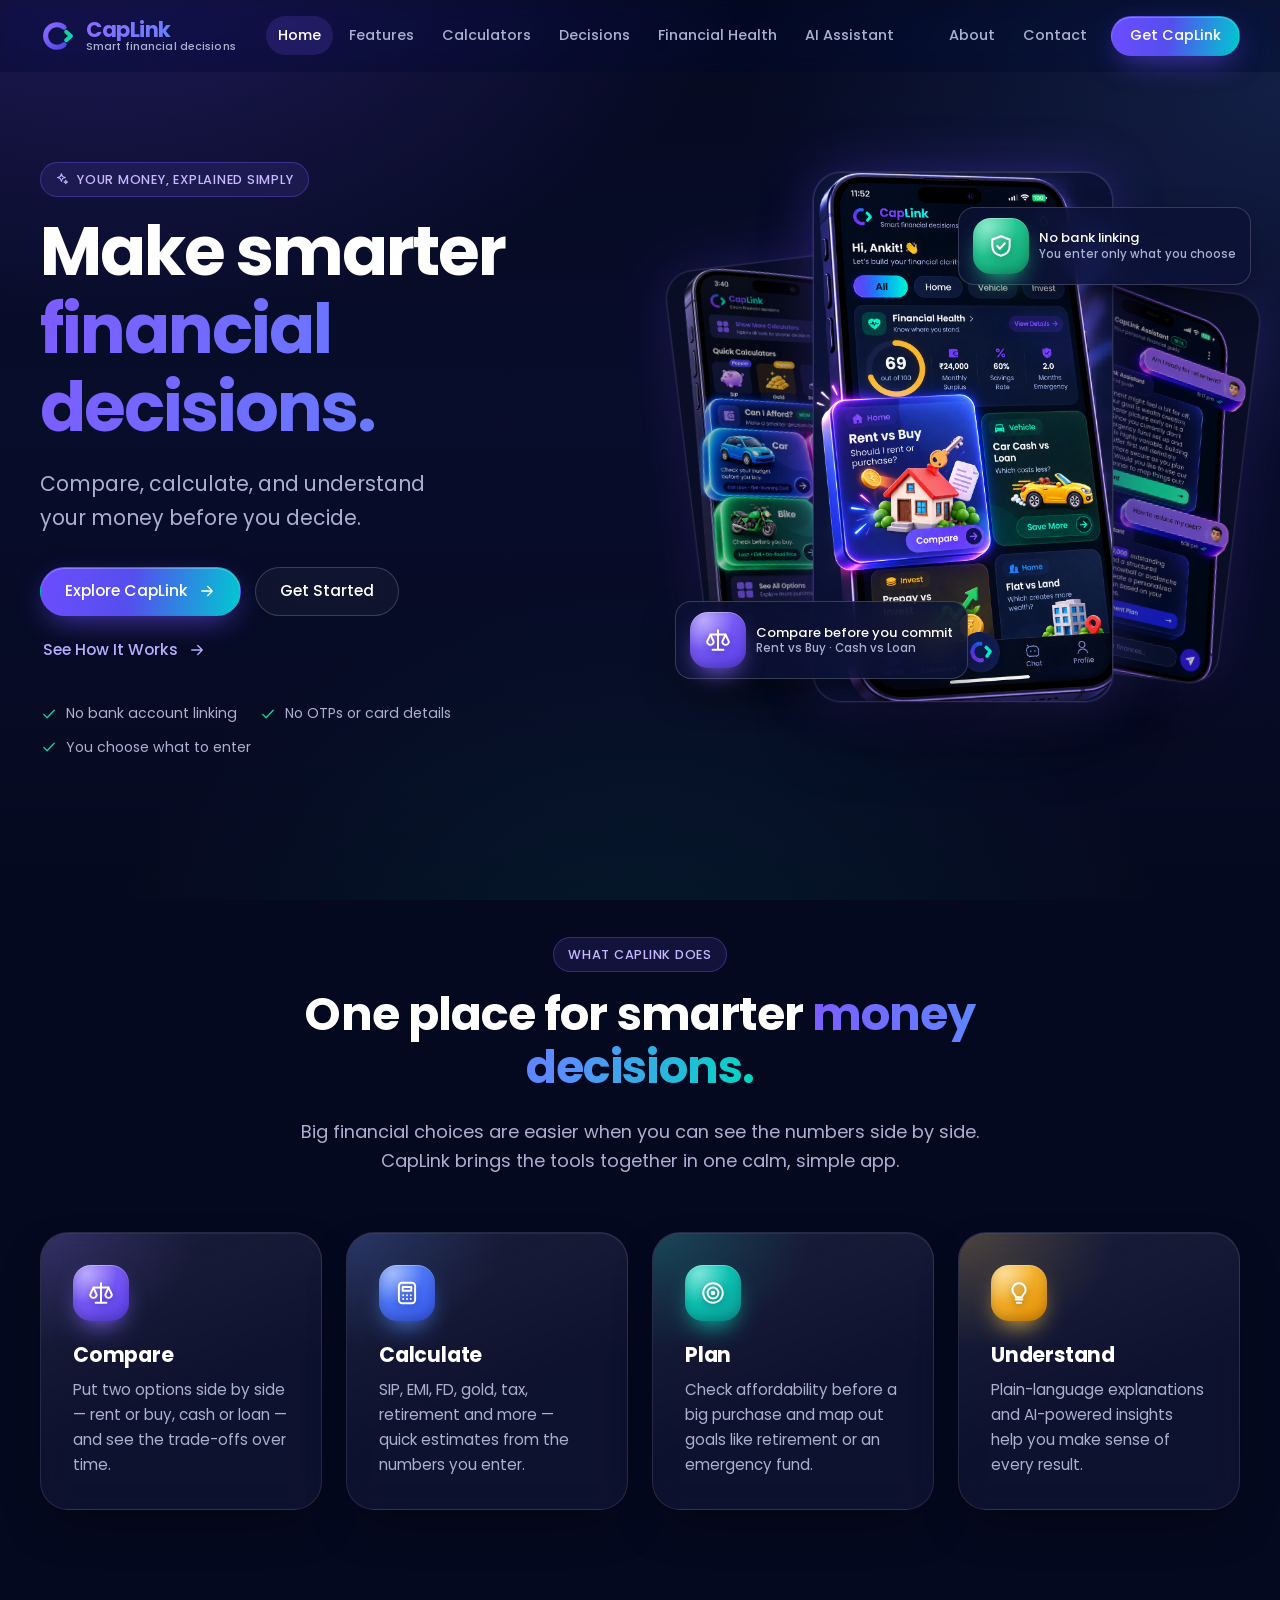
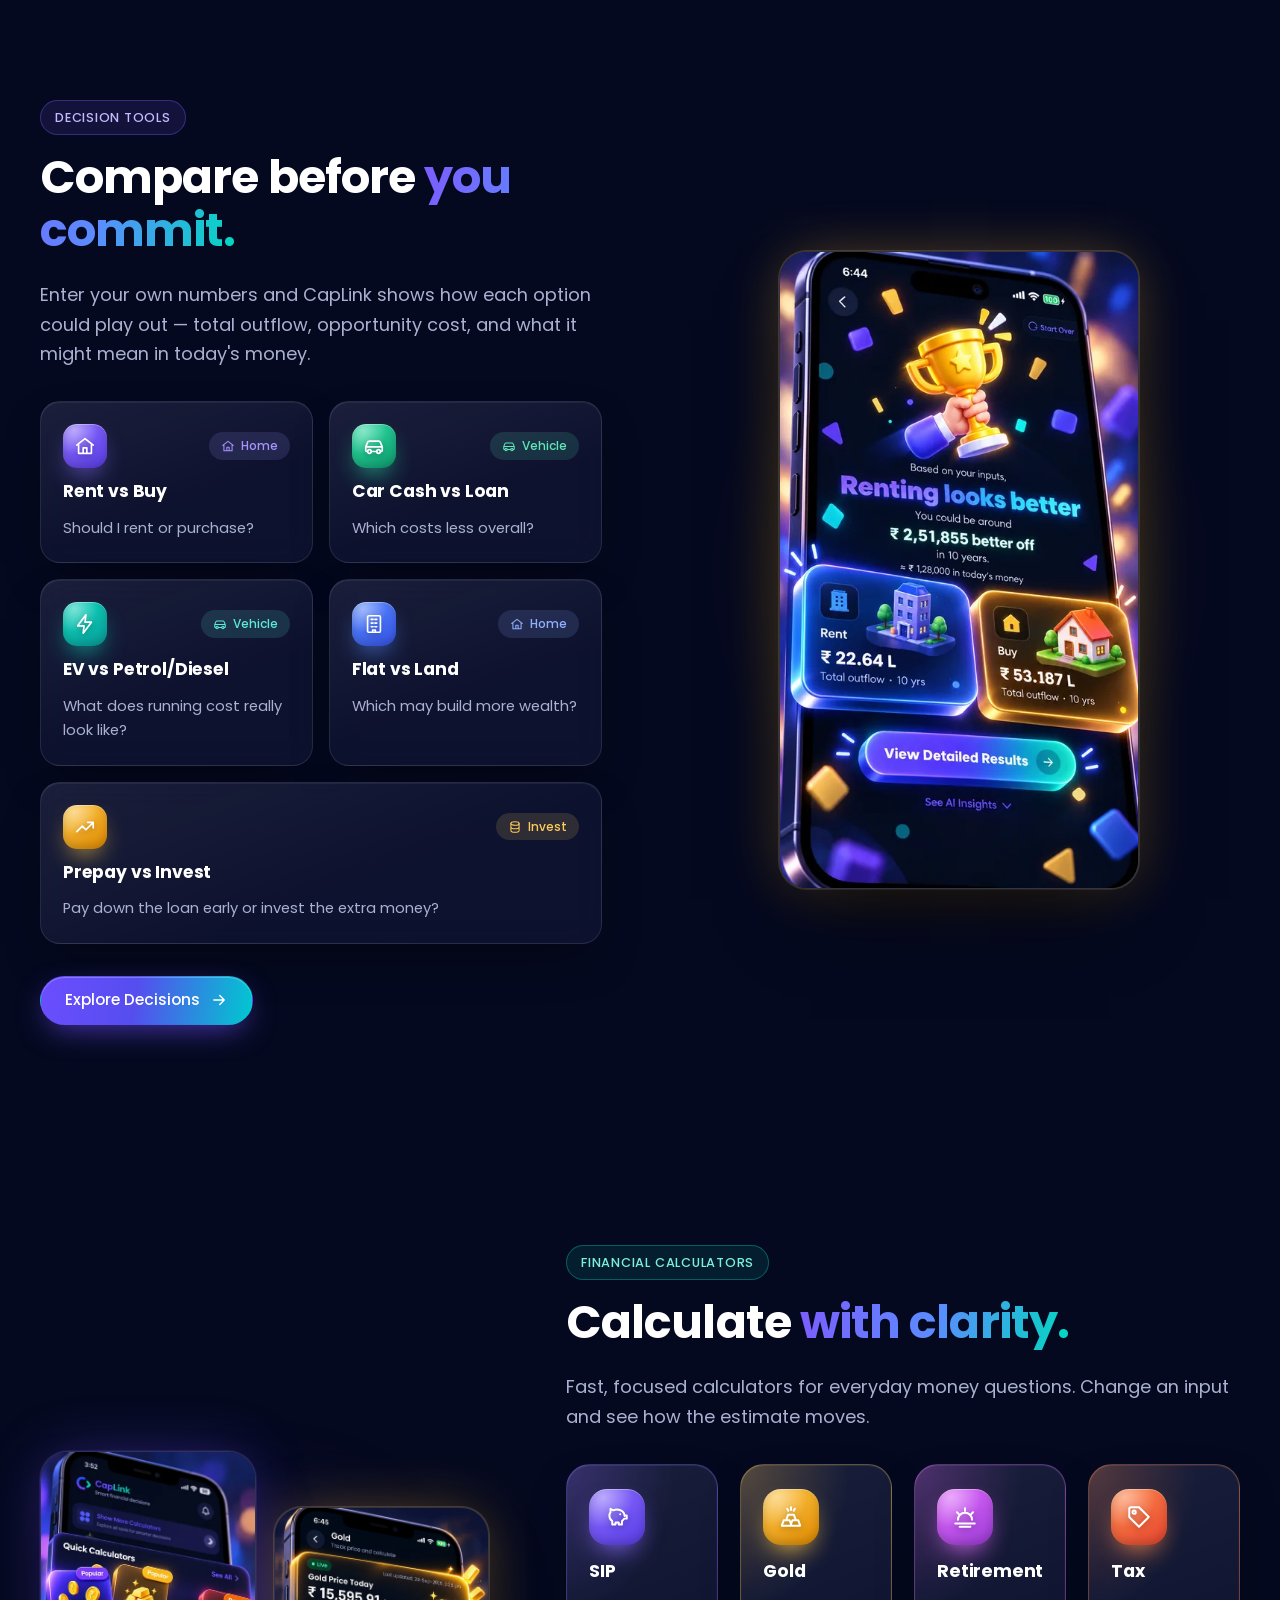
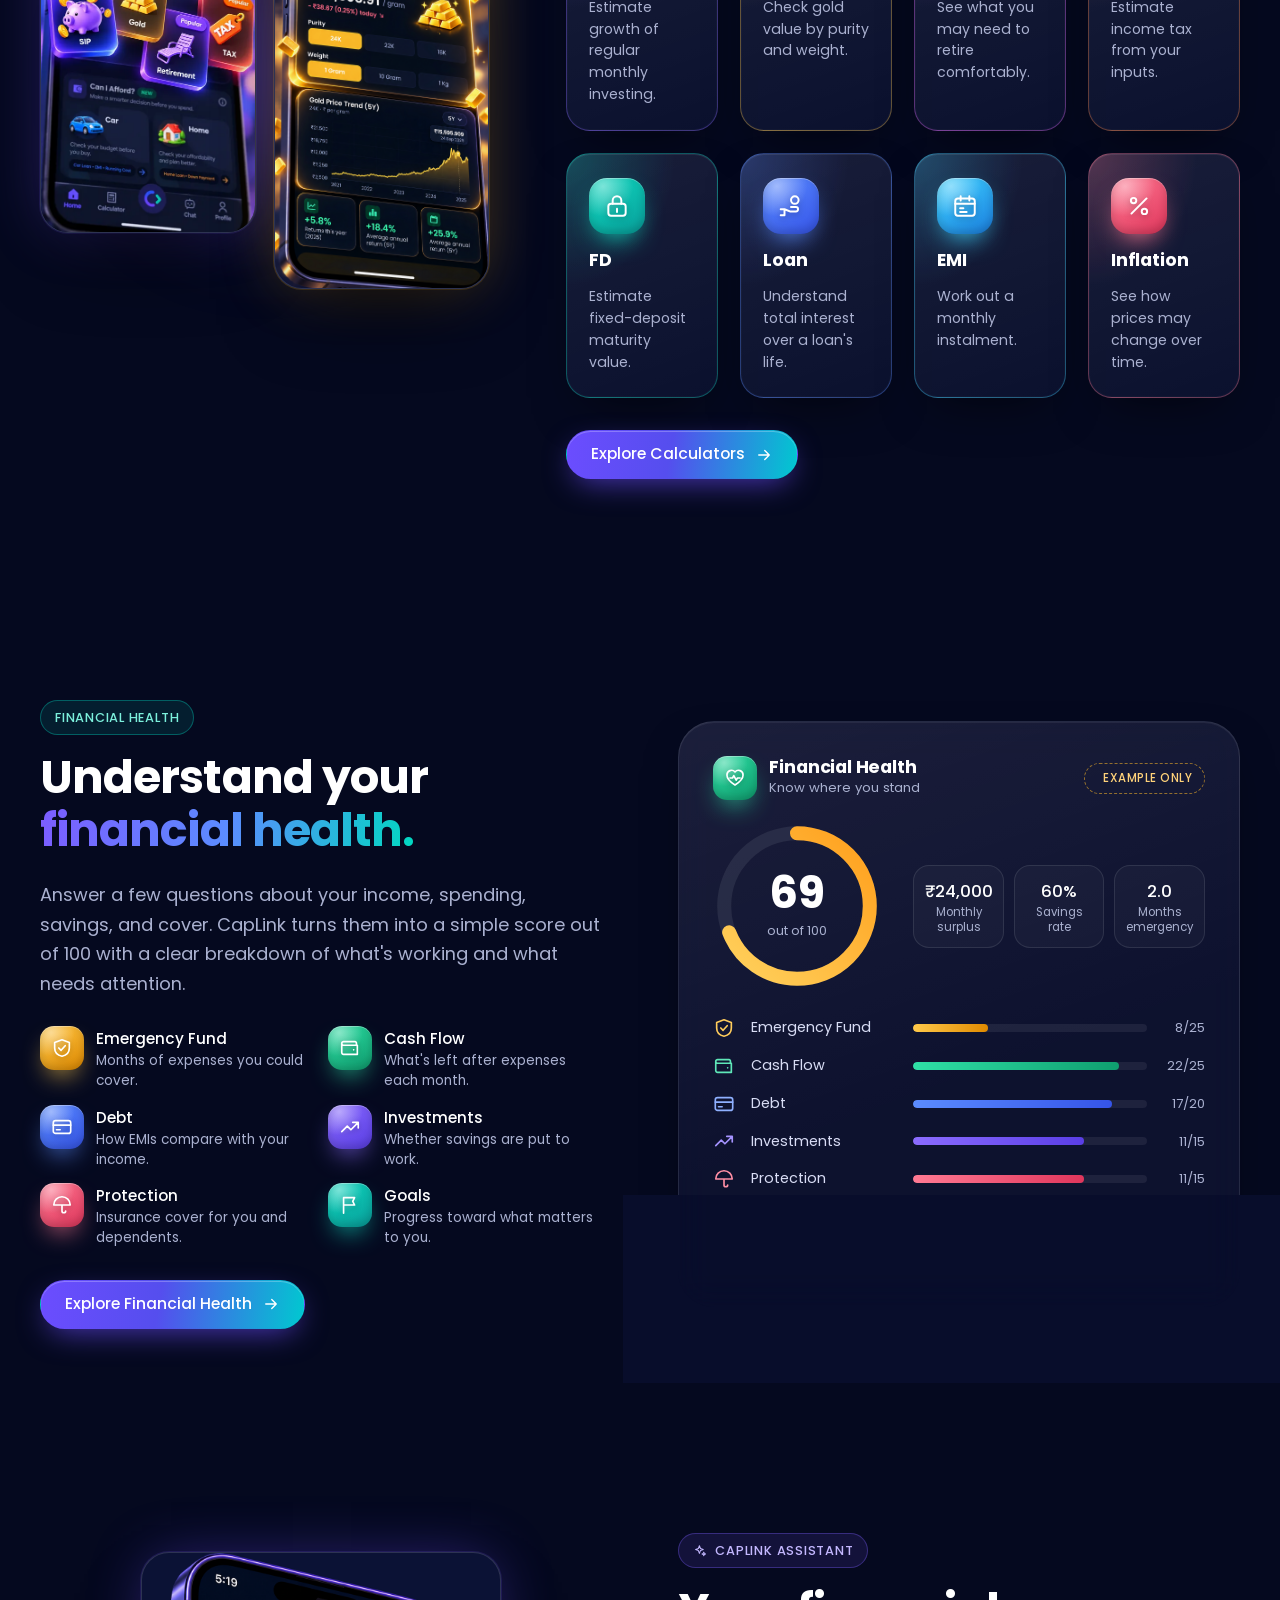
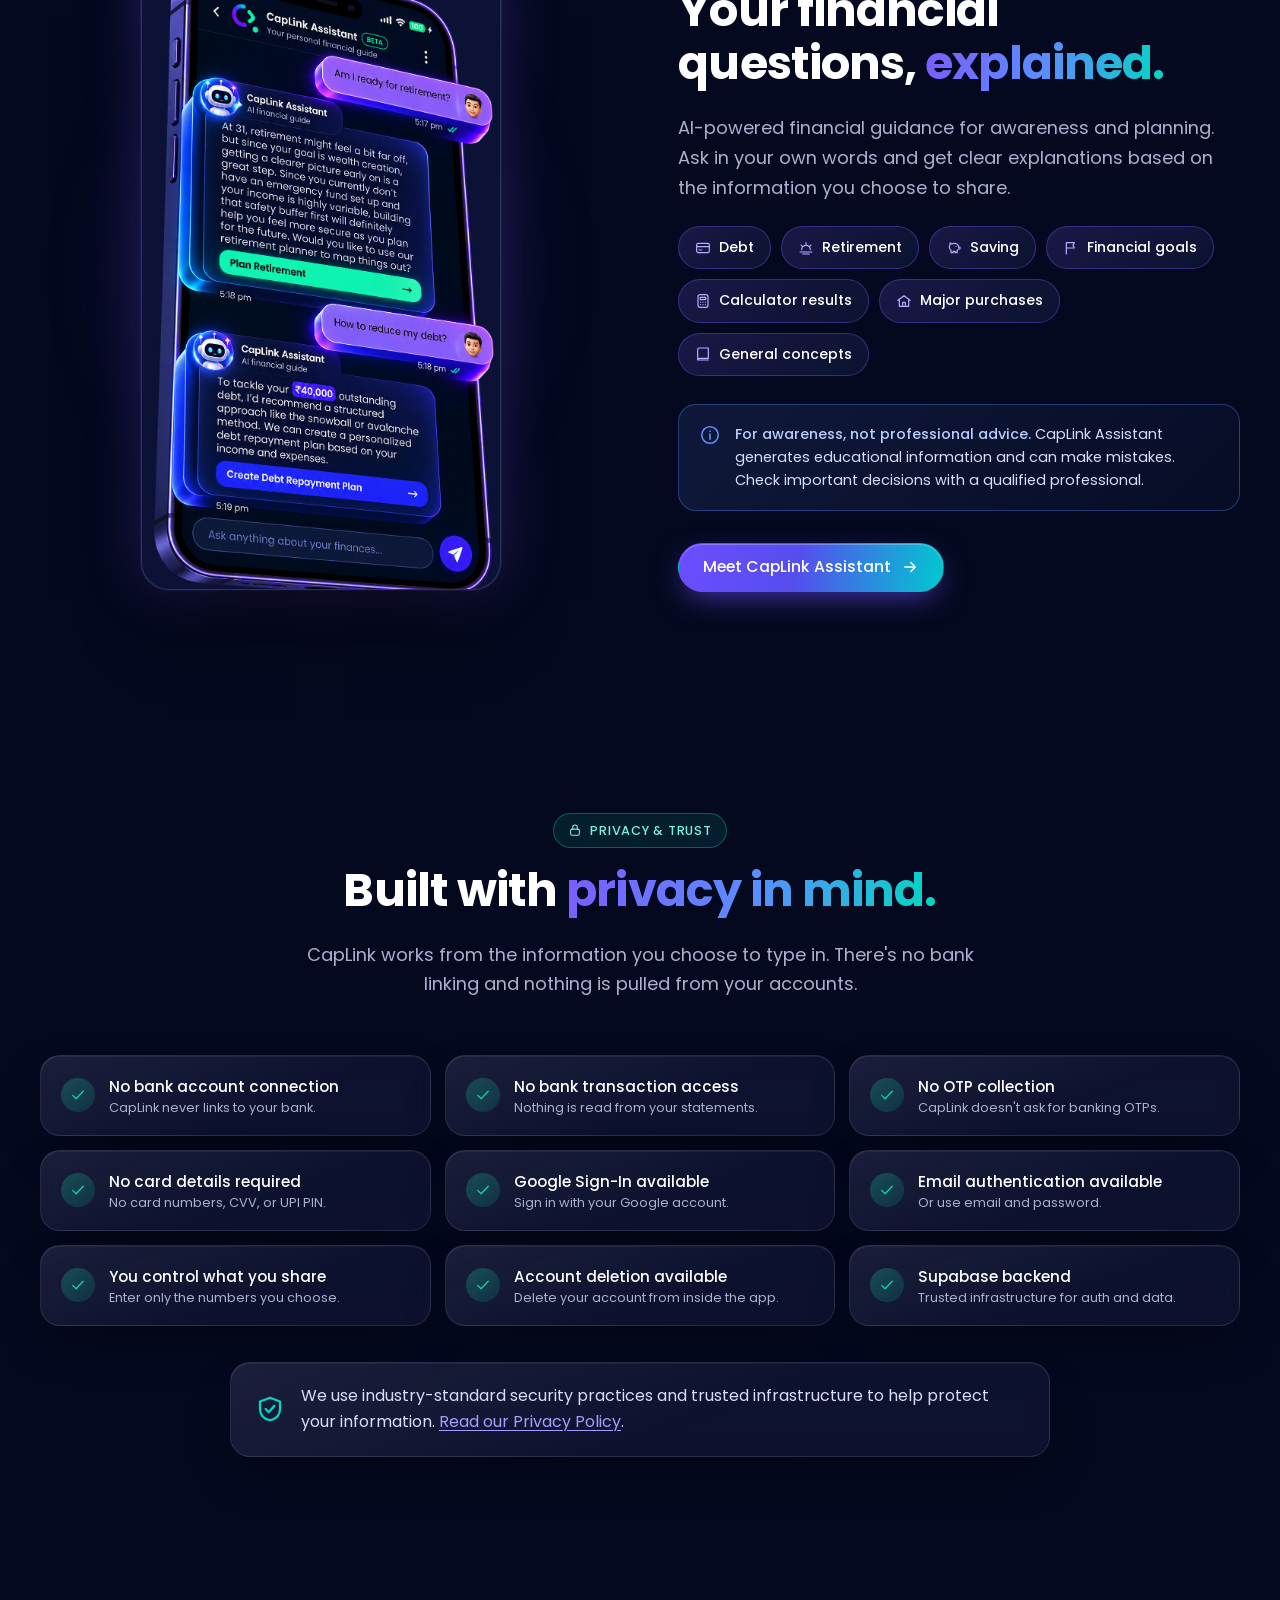
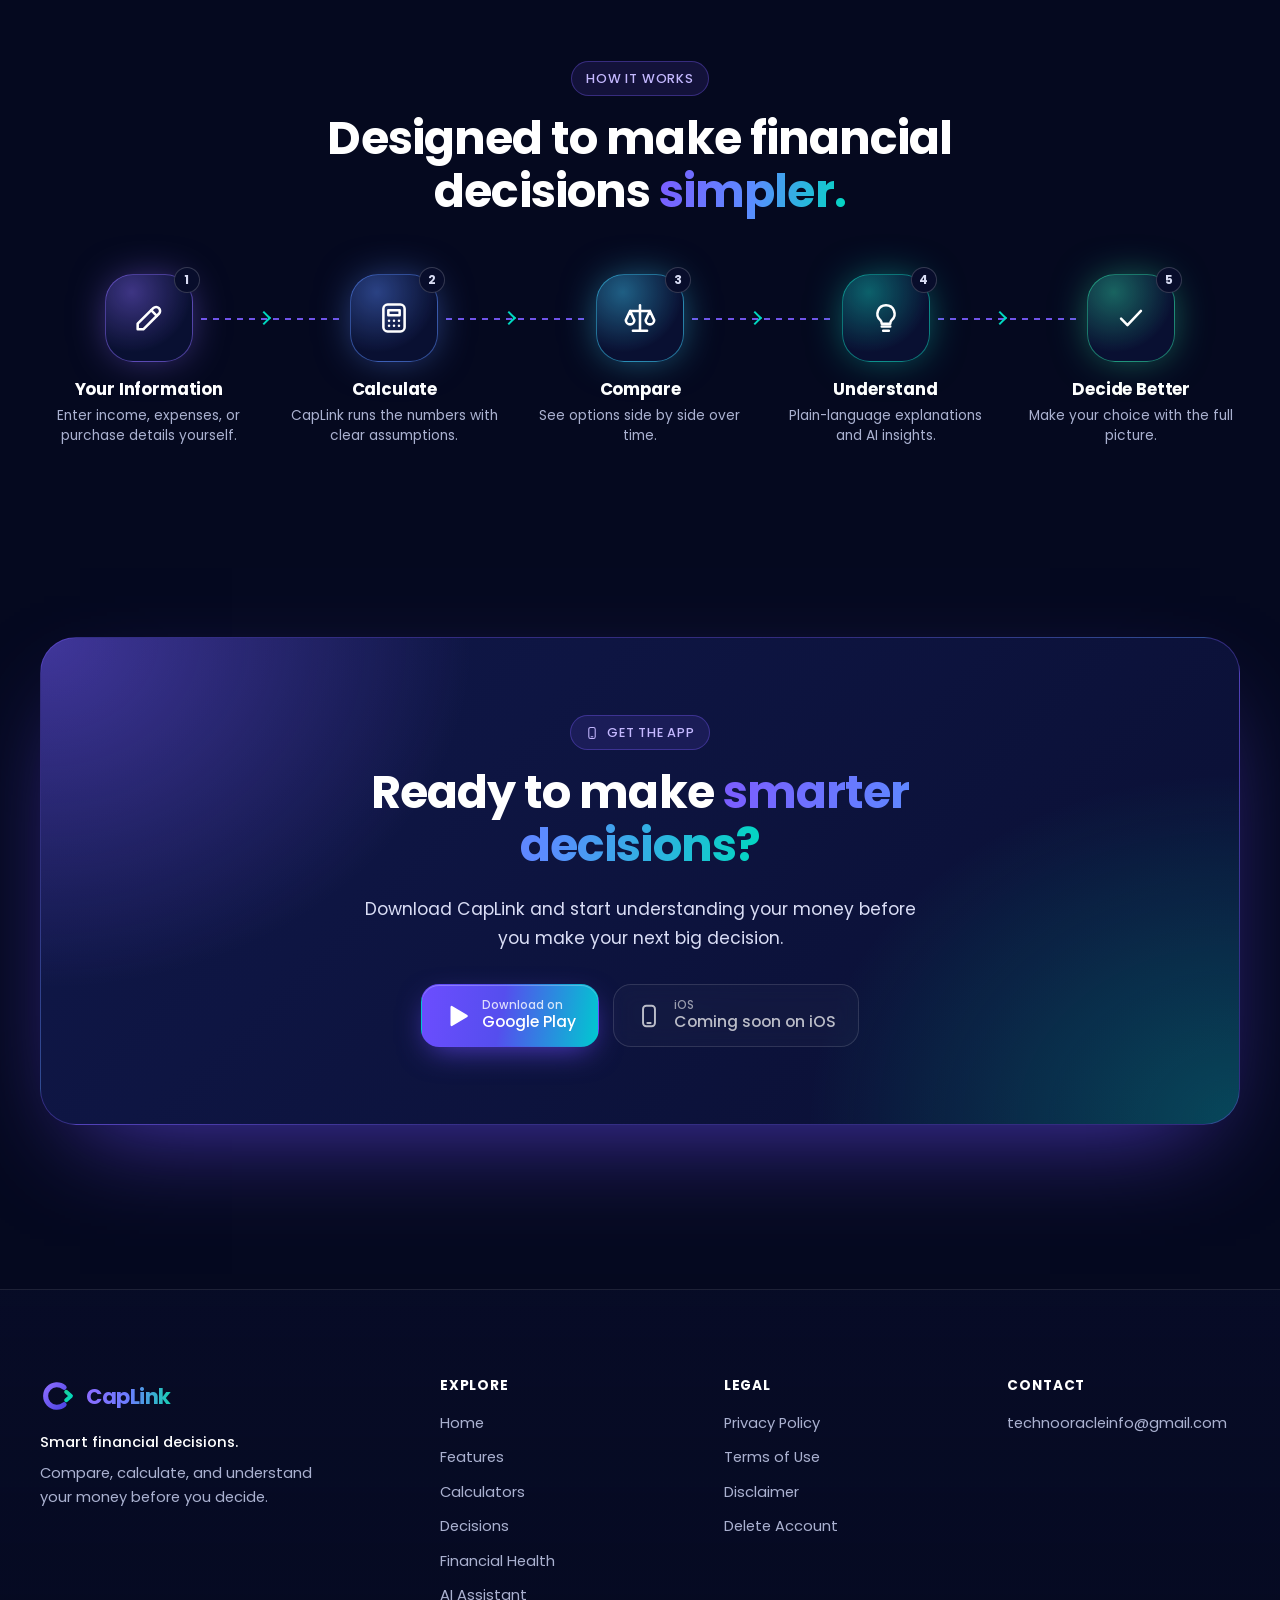
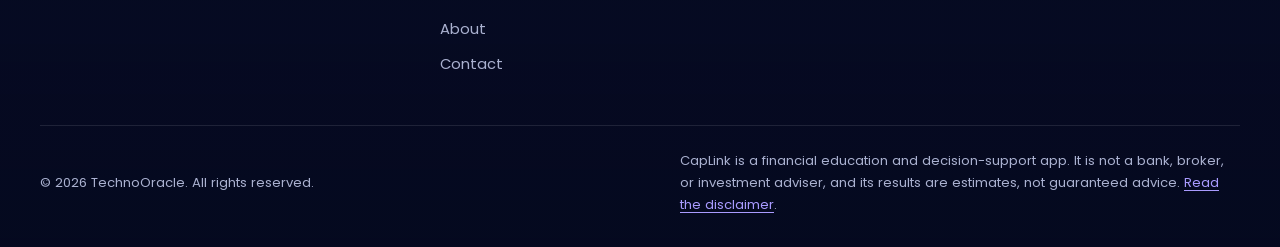
==== index.html @ 888e5fcb "first commit" ====
<!doctype html>
<html lang="en">
<head>
  <meta charset="utf-8">
  <meta name="viewport" content="width=device-width, initial-scale=1">
  <title>CapLink — Smart Financial Decisions</title>
  <meta name="description" content="CapLink helps you compare, calculate, and understand your money before you decide. Decision tools, financial calculators, a Financial Health score, and an AI assistant for awareness and planning.">
  <!-- Canonical/OG URLs use a placeholder domain: replace YOUR-DOMAIN.com before launch (see README). -->
  <link rel="canonical" href="https://YOUR-DOMAIN.com/">
  <meta property="og:type" content="website">
  <meta property="og:site_name" content="CapLink">
  <meta property="og:title" content="CapLink — Smart Financial Decisions">
  <meta property="og:description" content="CapLink helps you compare, calculate, and understand your money before you decide. Decision tools, financial calculators, a Financial Health score, and an AI assistant for awareness and planning.">
  <meta property="og:url" content="https://YOUR-DOMAIN.com/">
  <meta property="og:image" content="https://YOUR-DOMAIN.com/assets/backgrounds/og-image.jpg">
  <meta property="og:image:width" content="1200">
  <meta property="og:image:height" content="630">
  <meta name="twitter:card" content="summary_large_image">
  <meta name="theme-color" content="#05091F">
  <meta name="color-scheme" content="dark">
  <link rel="icon" href="assets/logo/caplink-mark.svg" type="image/svg+xml">
  <link rel="icon" href="assets/icons/favicon-32.png" sizes="32x32" type="image/png">
  <link rel="apple-touch-icon" href="assets/icons/apple-touch-icon.png">
  <link rel="preload" href="assets/fonts/poppins-700.woff" as="font" type="font/woff" crossorigin>
  <link rel="preload" href="assets/fonts/poppins-400.woff" as="font" type="font/woff" crossorigin>
  <link rel="stylesheet" href="css/styles.css">
  <link rel="stylesheet" href="css/animations.css">
  <link rel="stylesheet" href="css/responsive.css">
  <script>document.documentElement.classList.add("js");</script>
  <script type="application/ld+json">{"@context": "https://schema.org", "@type": "MobileApplication", "name": "CapLink", "description": "Compare, calculate, and understand your money before you decide.", "applicationCategory": "FinanceApplication", "operatingSystem": "Android", "publisher": {"@type": "Organization", "name": "TechnoOracle", "email": "technooracleinfo@gmail.com"}}</script>
</head>
<body>
<a class="skip-link" href="#main">Skip to content</a>
<header class="site-header">
  <nav class="nav container" aria-label="Primary">
    <a class="brand" href="index.html" aria-label="CapLink home"><svg class="brand__mark" viewBox="0 0 64 64" aria-hidden="true" focusable="false"><defs><linearGradient id="m2c" x1="0" y1="0" x2="1" y2="1"><stop offset="0" stop-color="#8B6CFF"/><stop offset="1" stop-color="#4F46E5"/></linearGradient><linearGradient id="m2k" x1="0" y1="0" x2="1" y2="1"><stop offset="0" stop-color="#18D09C"/><stop offset="1" stop-color="#00D9C0"/></linearGradient></defs><path d="M42.86 16.68A20 20 0 1 0 42.86 47.32" fill="none" stroke="url(#m2c)" stroke-width="9" stroke-linecap="round"/><path d="M46.5 24.5L55 32L46.5 39.5" fill="none" stroke="url(#m2k)" stroke-width="7" stroke-linecap="round" stroke-linejoin="round"/></svg><span class="brand__text"><span class="brand__name">CapLink</span><span class="brand__tag">Smart financial decisions</span></span></a>
    <ul class="nav__links"><li><a href="index.html" aria-current="page">Home</a></li><li><a href="features.html">Features</a></li><li><a href="calculators.html">Calculators</a></li><li><a href="decisions.html">Decisions</a></li><li><a href="financial-health.html">Financial Health</a></li><li><a href="ai-assistant.html">AI Assistant</a></li></ul>
    <ul class="nav__actions"><li><a href="about.html">About</a></li><li><a href="contact.html">Contact</a></li><li><a class="btn btn--primary btn--sm" href="index.html#download">Get CapLink</a></li></ul>
    <button class="nav-toggle" type="button" aria-expanded="false" aria-controls="mobile-menu" aria-label="Open menu">
      <span class="nav-toggle__bar"></span><span class="nav-toggle__bar"></span><span class="nav-toggle__bar"></span>
    </button>
  </nav>
</header>
<div class="mobile-menu" id="mobile-menu">
  <nav aria-label="Mobile">
    <ul><li><a href="index.html" aria-current="page">Home</a></li><li><a href="features.html">Features</a></li><li><a href="calculators.html">Calculators</a></li><li><a href="decisions.html">Decisions</a></li><li><a href="financial-health.html">Financial Health</a></li><li><a href="ai-assistant.html">AI Assistant</a></li></ul>
    <p class="mobile-menu__group-label">Company</p>
    <ul><li><a href="about.html">About</a></li><li><a href="contact.html">Contact</a></li></ul>
    <p class="mobile-menu__group-label">Legal</p>
    <ul><li><a href="privacy-policy.html">Privacy Policy</a></li><li><a href="terms.html">Terms of Use</a></li><li><a href="disclaimer.html">Disclaimer</a></li><li><a href="delete-account.html">Delete Account</a></li></ul>
    <a class="btn btn--primary" href="index.html#download">Get CapLink <svg viewBox="0 0 24 24" fill="none" stroke="currentColor" stroke-width="1.8" stroke-linecap="round" stroke-linejoin="round" aria-hidden="true" focusable="false"><path d="M5 12h14M13 6l6 6-6 6"/></svg></a>
  </nav>
</div>
<main id="main">
<!-- ============ HERO ============ -->
<section class="hero" aria-labelledby="hero-title">
  <div class="container hero__grid">
    <div class="hero__copy">
      <p class="eyebrow" data-reveal><svg viewBox="0 0 24 24" fill="none" stroke="currentColor" stroke-width="1.8" stroke-linecap="round" stroke-linejoin="round" aria-hidden="true" focusable="false"><path d="M11 3l1.8 4.7 4.7 1.8-4.7 1.8L11 16l-1.8-4.7L4.5 9.5l4.7-1.8L11 3zM18.5 14l.9 2.1 2.1.9-2.1.9-.9 2.1-.9-2.1-2.1-.9 2.1-.9.9-2.1z"/></svg> Your money, explained simply</p>
      <h1 class="hero__title" id="hero-title" data-reveal style="--reveal-delay:.08s">
        <span>Make smarter</span>
        <span class="gradient-text gradient-text--animated">financial decisions.</span>
      </h1>
      <p class="hero__sub" data-reveal style="--reveal-delay:.16s">Compare, calculate, and understand your money before you decide.</p>
      <div class="btn-row" data-reveal style="--reveal-delay:.24s">
        <a class="btn btn--primary" href="features.html">Explore CapLink <svg viewBox="0 0 24 24" fill="none" stroke="currentColor" stroke-width="1.8" stroke-linecap="round" stroke-linejoin="round" aria-hidden="true" focusable="false"><path d="M5 12h14M13 6l6 6-6 6"/></svg></a>
        <a class="btn btn--ghost" href="#download">Get Started</a>
      </div>
      <p class="hero__secondary" data-reveal style="--reveal-delay:.3s">
        <a class="btn btn--link" href="#how-it-works">See How It Works <svg viewBox="0 0 24 24" fill="none" stroke="currentColor" stroke-width="1.8" stroke-linecap="round" stroke-linejoin="round" aria-hidden="true" focusable="false"><path d="M5 12h14M13 6l6 6-6 6"/></svg></a>
      </p>
      <ul class="hero__assurances" data-reveal style="--reveal-delay:.36s" aria-label="Privacy at a glance">
        <li><svg viewBox="0 0 24 24" fill="none" stroke="currentColor" stroke-width="1.8" stroke-linecap="round" stroke-linejoin="round" aria-hidden="true" focusable="false"><path d="M5 12.5l4.5 4.5L19 7"/></svg> No bank account linking</li>
        <li><svg viewBox="0 0 24 24" fill="none" stroke="currentColor" stroke-width="1.8" stroke-linecap="round" stroke-linejoin="round" aria-hidden="true" focusable="false"><path d="M5 12.5l4.5 4.5L19 7"/></svg> No OTPs or card details</li>
        <li><svg viewBox="0 0 24 24" fill="none" stroke="currentColor" stroke-width="1.8" stroke-linecap="round" stroke-linejoin="round" aria-hidden="true" focusable="false"><path d="M5 12.5l4.5 4.5L19 7"/></svg> You choose what to enter</li>
      </ul>
    </div>

    <div class="hero__visual" data-reveal="scale" style="--reveal-delay:.15s">
      <figure class="shot shot--left"><picture><source type="image/webp" srcset="assets/screenshots/can-i-afford-480.webp 480w, assets/screenshots/can-i-afford.webp 940w" sizes="(max-width: 640px) 40vw, 240px"><img src="assets/screenshots/can-i-afford.jpg" width="940" height="1670" alt="CapLink &quot;Can I Afford?&quot; screen with car, home, bike, and gadget affordability checks" loading="lazy" decoding="async"></picture></figure>
      <figure class="shot shot--right"><picture><source type="image/webp" srcset="assets/screenshots/caplink-assistant-480.webp 480w, assets/screenshots/caplink-assistant.webp 940w" sizes="(max-width: 640px) 40vw, 240px"><img src="assets/screenshots/caplink-assistant.jpg" width="940" height="1670" alt="CapLink Assistant chat answering questions about retirement readiness and reducing debt" loading="lazy" decoding="async"></picture></figure>
      <figure class="shot shot--main"><picture><source type="image/webp" srcset="assets/screenshots/home-decisions-480.webp 480w, assets/screenshots/home-decisions.webp 940w" sizes="(max-width: 640px) 66vw, 320px"><img src="assets/screenshots/home-decisions.jpg" width="940" height="1670" alt="CapLink home screen showing a Financial Health score of 69 out of 100 and decision cards for Rent vs Buy, Car Cash vs Loan, Prepay vs Invest, and Flat vs Land" fetchpriority="high" decoding="async"></picture></figure>
      <div class="float-chip float-chip--b" aria-hidden="true">
        <span class="float-chip__icon icon-tile tone-green"><svg viewBox="0 0 24 24" fill="none" stroke="currentColor" stroke-width="1.8" stroke-linecap="round" stroke-linejoin="round" aria-hidden="true" focusable="false"><path d="M12 3l8 3v6c0 5-3.5 8-8 9-4.5-1-8-4-8-9V6l8-3z"/><path d="M8.5 12l2.5 2.5 4.5-5"/></svg></span>
        <span>No bank linking<small>You enter only what you choose</small></span>
      </div>
      <div class="float-chip float-chip--a" aria-hidden="true">
        <span class="float-chip__icon icon-tile tone-purple"><svg viewBox="0 0 24 24" fill="none" stroke="currentColor" stroke-width="1.8" stroke-linecap="round" stroke-linejoin="round" aria-hidden="true" focusable="false"><path d="M12 3v18M7 21h10M5 7h14M5 7l-3 6.5a3 3 0 006 0L5 7zM19 7l-3 6.5a3 3 0 006 0L19 7z"/></svg></span>
        <span>Compare before you commit<small>Rent vs Buy · Cash vs Loan</small></span>
      </div>
    </div>
  </div>
</section>

<!-- ============ 2. ONE PLACE ============ -->
<section class="section section--tight" aria-labelledby="one-place-title">
  <div class="container">
    <div class="section-head section-head--center" data-reveal>
      <p class="eyebrow">What CapLink does</p>
      <h2 id="one-place-title">One place for smarter <span class="gradient-text">money decisions.</span></h2>
      <p class="lead">Big financial choices are easier when you can see the numbers side by side. CapLink brings the tools together in one calm, simple app.</p>
    </div>
    <div class="card-grid card-grid--4" data-reveal-stagger>
      <article class="feature-card glass tone-purple" data-reveal>
        <span class="icon-tile"><svg viewBox="0 0 24 24" fill="none" stroke="currentColor" stroke-width="1.8" stroke-linecap="round" stroke-linejoin="round" aria-hidden="true" focusable="false"><path d="M12 3v18M7 21h10M5 7h14M5 7l-3 6.5a3 3 0 006 0L5 7zM19 7l-3 6.5a3 3 0 006 0L19 7z"/></svg></span>
        <h3>Compare</h3>
        <p>Put two options side by side — rent or buy, cash or loan — and see the trade-offs over time.</p>
      </article>
      <article class="feature-card glass tone-blue" data-reveal>
        <span class="icon-tile"><svg viewBox="0 0 24 24" fill="none" stroke="currentColor" stroke-width="1.8" stroke-linecap="round" stroke-linejoin="round" aria-hidden="true" focusable="false"><rect x="4.5" y="2.5" width="15" height="19" rx="3"/><path d="M8 6.5h8v3.5H8zM8.5 14h.01M12 14h.01M15.5 14h.01M8.5 17.5h.01M12 17.5h.01M15.5 17.5h.01"/></svg></span>
        <h3>Calculate</h3>
        <p>SIP, EMI, FD, gold, tax, retirement and more — quick estimates from the numbers you enter.</p>
      </article>
      <article class="feature-card glass tone-teal" data-reveal>
        <span class="icon-tile"><svg viewBox="0 0 24 24" fill="none" stroke="currentColor" stroke-width="1.8" stroke-linecap="round" stroke-linejoin="round" aria-hidden="true" focusable="false"><circle cx="12" cy="12" r="9"/><circle cx="12" cy="12" r="5"/><circle cx="12" cy="12" r="1.2"/></svg></span>
        <h3>Plan</h3>
        <p>Check affordability before a big purchase and map out goals like retirement or an emergency fund.</p>
      </article>
      <article class="feature-card glass tone-gold" data-reveal>
        <span class="icon-tile"><svg viewBox="0 0 24 24" fill="none" stroke="currentColor" stroke-width="1.8" stroke-linecap="round" stroke-linejoin="round" aria-hidden="true" focusable="false"><path d="M9 18h6M10 21h4M12 3a6 6 0 00-4 10.5c.7.7 1 1.5 1 2.5h6c0-1 .3-1.8 1-2.5A6 6 0 0012 3z"/></svg></span>
        <h3>Understand</h3>
        <p>Plain-language explanations and AI-powered insights help you make sense of every result.</p>
      </article>
    </div>
  </div>
</section>

<!-- ============ 3. DECISIONS ============ -->
<section class="section" aria-labelledby="decisions-title">
  <div class="container split">
    <div>
      <div data-reveal>
        <p class="eyebrow">Decision tools</p>
        <h2 id="decisions-title">Compare before <span class="gradient-text">you commit.</span></h2>
        <p class="lead">Enter your own numbers and CapLink shows how each option could play out — total outflow, opportunity cost, and what it might mean in today's money.</p>
      </div>
      <div class="decision-grid mt-4" data-reveal-stagger>
        <a class="decision-card glass tone-purple" href="decisions.html#rent-vs-buy" data-reveal>
          <span class="decision-card__top"><span class="icon-tile icon-tile--sm"><svg viewBox="0 0 24 24" fill="none" stroke="currentColor" stroke-width="1.8" stroke-linecap="round" stroke-linejoin="round" aria-hidden="true" focusable="false"><path d="M3 11l9-7 9 7M5 9.5V20h14V9.5M10 20v-6h4v6"/></svg></span><span class="tag"><svg viewBox="0 0 24 24" fill="none" stroke="currentColor" stroke-width="1.8" stroke-linecap="round" stroke-linejoin="round" aria-hidden="true" focusable="false"><path d="M3 11l9-7 9 7M5 9.5V20h14V9.5M10 20v-6h4v6"/></svg> Home</span></span>
          <h3>Rent vs Buy</h3><p>Should I rent or purchase?</p>
        </a>
        <a class="decision-card glass tone-green" href="decisions.html#car-cash-vs-loan" data-reveal>
          <span class="decision-card__top"><span class="icon-tile icon-tile--sm"><svg viewBox="0 0 24 24" fill="none" stroke="currentColor" stroke-width="1.8" stroke-linecap="round" stroke-linejoin="round" aria-hidden="true" focusable="false"><path d="M3 13l2-5a2 2 0 011.9-1.3h10.2A2 2 0 0119 8l2 5v4a1 1 0 01-1 1h-1M3 13v4a1 1 0 001 1h1M3 13h18M9 18h6"/><circle cx="7" cy="18" r="2"/><circle cx="17" cy="18" r="2"/></svg></span><span class="tag"><svg viewBox="0 0 24 24" fill="none" stroke="currentColor" stroke-width="1.8" stroke-linecap="round" stroke-linejoin="round" aria-hidden="true" focusable="false"><path d="M3 13l2-5a2 2 0 011.9-1.3h10.2A2 2 0 0119 8l2 5v4a1 1 0 01-1 1h-1M3 13v4a1 1 0 001 1h1M3 13h18M9 18h6"/><circle cx="7" cy="18" r="2"/><circle cx="17" cy="18" r="2"/></svg> Vehicle</span></span>
          <h3>Car Cash vs Loan</h3><p>Which costs less overall?</p>
        </a>
        <a class="decision-card glass tone-teal" href="decisions.html#ev-vs-fuel" data-reveal>
          <span class="decision-card__top"><span class="icon-tile icon-tile--sm"><svg viewBox="0 0 24 24" fill="none" stroke="currentColor" stroke-width="1.8" stroke-linecap="round" stroke-linejoin="round" aria-hidden="true" focusable="false"><path d="M13 2L4 14h7l-1 8 9-12h-7l1-8z"/></svg></span><span class="tag"><svg viewBox="0 0 24 24" fill="none" stroke="currentColor" stroke-width="1.8" stroke-linecap="round" stroke-linejoin="round" aria-hidden="true" focusable="false"><path d="M3 13l2-5a2 2 0 011.9-1.3h10.2A2 2 0 0119 8l2 5v4a1 1 0 01-1 1h-1M3 13v4a1 1 0 001 1h1M3 13h18M9 18h6"/><circle cx="7" cy="18" r="2"/><circle cx="17" cy="18" r="2"/></svg> Vehicle</span></span>
          <h3>EV vs Petrol/Diesel</h3><p>What does running cost really look like?</p>
        </a>
        <a class="decision-card glass tone-blue" href="decisions.html#flat-vs-land" data-reveal>
          <span class="decision-card__top"><span class="icon-tile icon-tile--sm"><svg viewBox="0 0 24 24" fill="none" stroke="currentColor" stroke-width="1.8" stroke-linecap="round" stroke-linejoin="round" aria-hidden="true" focusable="false"><rect x="5" y="3" width="14" height="18" rx="1.5"/><path d="M9 7h2M13 7h2M9 11h2M13 11h2M9 15h2M13 15h2M10.5 21v-2.5h3V21"/></svg></span><span class="tag"><svg viewBox="0 0 24 24" fill="none" stroke="currentColor" stroke-width="1.8" stroke-linecap="round" stroke-linejoin="round" aria-hidden="true" focusable="false"><path d="M3 11l9-7 9 7M5 9.5V20h14V9.5M10 20v-6h4v6"/></svg> Home</span></span>
          <h3>Flat vs Land</h3><p>Which may build more wealth?</p>
        </a>
        <a class="decision-card decision-card--wide glass tone-gold" href="decisions.html#prepay-vs-invest" data-reveal>
          <span class="decision-card__top"><span class="icon-tile icon-tile--sm"><svg viewBox="0 0 24 24" fill="none" stroke="currentColor" stroke-width="1.8" stroke-linecap="round" stroke-linejoin="round" aria-hidden="true" focusable="false"><path d="M3 17l6-6 4 4 8-8M15 7h6v6"/></svg></span><span class="tag"><svg viewBox="0 0 24 24" fill="none" stroke="currentColor" stroke-width="1.8" stroke-linecap="round" stroke-linejoin="round" aria-hidden="true" focusable="false"><ellipse cx="12" cy="6" rx="7" ry="3"/><path d="M5 6v6c0 1.7 3.1 3 7 3s7-1.3 7-3V6M5 12v6c0 1.7 3.1 3 7 3s7-1.3 7-3v-6"/></svg> Invest</span></span>
          <h3>Prepay vs Invest</h3><p>Pay down the loan early or invest the extra money?</p>
        </a>
      </div>
      <p class="mt-4" data-reveal><a class="btn btn--primary" href="decisions.html">Explore Decisions <svg viewBox="0 0 24 24" fill="none" stroke="currentColor" stroke-width="1.8" stroke-linecap="round" stroke-linejoin="round" aria-hidden="true" focusable="false"><path d="M5 12h14M13 6l6 6-6 6"/></svg></a></p>
    </div>
    <div class="split__media split__media--gold" data-reveal="scale">
      <figure class="shot shot--glow-gold float-soft"><picture><source type="image/webp" srcset="assets/screenshots/rent-vs-buy-result-480.webp 480w, assets/screenshots/rent-vs-buy-result.webp 940w" sizes="(max-width: 640px) 80vw, 360px"><img src="assets/screenshots/rent-vs-buy-result.jpg" width="940" height="1670" alt="Example CapLink Rent vs Buy result: based on sample inputs, renting looks better, with total outflow compared over 10 years" loading="lazy" decoding="async"></picture></figure>
    </div>
  </div>
</section>

<!-- ============ 4. CALCULATORS ============ -->
<section class="section" aria-labelledby="calc-title">
  <div class="container split split--media-left split--calc">
    <div>
      <div data-reveal>
        <p class="eyebrow eyebrow--teal">Financial calculators</p>
        <h2 id="calc-title">Calculate <span class="gradient-text">with clarity.</span></h2>
        <p class="lead">Fast, focused calculators for everyday money questions. Change an input and see how the estimate moves.</p>
      </div>
      <div class="calc-grid mt-4" data-reveal-stagger=".05">
        <a class="calc-tile tone-purple" href="calculators.html#sip" data-reveal><span class="icon-tile"><svg viewBox="0 0 24 24" fill="none" stroke="currentColor" stroke-width="1.8" stroke-linecap="round" stroke-linejoin="round" aria-hidden="true" focusable="false"><path d="M19 11c0-3.3-3.1-6-7-6-1.3 0-2.5.3-3.5.8L6 4.5v3A6 6 0 005 11c0 1.9 1 3.6 2.6 4.7V19h3v-2h3v2h3v-3.3c.9-.6 1.6-1.4 2-2.2H21v-3h-2.1"/><path d="M15 9.5h.01"/></svg></span><h3>SIP</h3><p>Estimate growth of regular monthly investing.</p></a>
        <a class="calc-tile tone-gold" href="calculators.html#gold" data-reveal><span class="icon-tile"><svg viewBox="0 0 24 24" fill="none" stroke="currentColor" stroke-width="1.8" stroke-linecap="round" stroke-linejoin="round" aria-hidden="true" focusable="false"><path d="M3.5 20l1.8-5h5.4l1.8 5H3.5zM11.5 20l1.8-5h5.4l1.8 5h-9zM7.5 15l1.8-5h5.4l1.8 5"/><path d="M12 3v2.5M8.5 4.5l1 1.6M15.5 4.5l-1 1.6"/></svg></span><h3>Gold</h3><p>Check gold value by purity and weight.</p></a>
        <a class="calc-tile tone-pink" href="calculators.html#retirement" data-reveal><span class="icon-tile"><svg viewBox="0 0 24 24" fill="none" stroke="currentColor" stroke-width="1.8" stroke-linecap="round" stroke-linejoin="round" aria-hidden="true" focusable="false"><path d="M3 18h18M5.5 14.5a6.5 6.5 0 0113 0M12 4v2.5M4.6 7.6l1.7 1.7M19.4 7.6l-1.7 1.7M7 21h10"/></svg></span><h3>Retirement</h3><p>See what you may need to retire comfortably.</p></a>
        <a class="calc-tile tone-orange" href="calculators.html#tax" data-reveal><span class="icon-tile"><svg viewBox="0 0 24 24" fill="none" stroke="currentColor" stroke-width="1.8" stroke-linecap="round" stroke-linejoin="round" aria-hidden="true" focusable="false"><path d="M3 12V4.5A1.5 1.5 0 014.5 3H12l9 9-9 9-9-9z"/><circle cx="7.5" cy="7.5" r="1.5"/></svg></span><h3>Tax</h3><p>Estimate income tax from your inputs.</p></a>
        <a class="calc-tile tone-teal" href="calculators.html#fd" data-reveal><span class="icon-tile"><svg viewBox="0 0 24 24" fill="none" stroke="currentColor" stroke-width="1.8" stroke-linecap="round" stroke-linejoin="round" aria-hidden="true" focusable="false"><rect x="4" y="10" width="16" height="11" rx="2.5"/><path d="M8 10V7a4 4 0 018 0v3M12 14.5v3"/></svg></span><h3>FD</h3><p>Estimate fixed-deposit maturity value.</p></a>
        <a class="calc-tile tone-blue" href="calculators.html#loan" data-reveal><span class="icon-tile"><svg viewBox="0 0 24 24" fill="none" stroke="currentColor" stroke-width="1.8" stroke-linecap="round" stroke-linejoin="round" aria-hidden="true" focusable="false"><path d="M2.5 15H6l5 2h5.5a2 2 0 000-4H12M6 15v5.5M2.5 20.5H6"/><circle cx="15.5" cy="6.5" r="3.5"/></svg></span><h3>Loan</h3><p>Understand total interest over a loan's life.</p></a>
        <a class="calc-tile tone-cyan" href="calculators.html#emi" data-reveal><span class="icon-tile"><svg viewBox="0 0 24 24" fill="none" stroke="currentColor" stroke-width="1.8" stroke-linecap="round" stroke-linejoin="round" aria-hidden="true" focusable="false"><rect x="3" y="5" width="18" height="16" rx="2.5"/><path d="M3 10h18M8 3v4M16 3v4M7.5 14h3M7.5 17.5h6"/></svg></span><h3>EMI</h3><p>Work out a monthly instalment.</p></a>
        <a class="calc-tile tone-red" href="calculators.html#inflation" data-reveal><span class="icon-tile"><svg viewBox="0 0 24 24" fill="none" stroke="currentColor" stroke-width="1.8" stroke-linecap="round" stroke-linejoin="round" aria-hidden="true" focusable="false"><path d="M19 5L5 19"/><circle cx="7" cy="7" r="2.5"/><circle cx="17" cy="17" r="2.5"/></svg></span><h3>Inflation</h3><p>See how prices may change over time.</p></a>
      </div>
      <p class="mt-4" data-reveal><a class="btn btn--primary" href="calculators.html">Explore Calculators <svg viewBox="0 0 24 24" fill="none" stroke="currentColor" stroke-width="1.8" stroke-linecap="round" stroke-linejoin="round" aria-hidden="true" focusable="false"><path d="M5 12h14M13 6l6 6-6 6"/></svg></a></p>
    </div>
    <div class="split__media" data-reveal="scale">
      <div class="duo">
        <figure class="shot "><picture><source type="image/webp" srcset="assets/screenshots/quick-calculators-480.webp 480w, assets/screenshots/quick-calculators.webp 940w" sizes="(max-width: 640px) 45vw, 280px"><img src="assets/screenshots/quick-calculators.jpg" width="940" height="1670" alt="CapLink Quick Calculators screen with SIP, Gold, Retirement, and Tax calculator tiles" loading="lazy" decoding="async"></picture></figure>
        <figure class="shot shot--glow-gold"><picture><source type="image/webp" srcset="assets/screenshots/gold-calculator-480.webp 480w, assets/screenshots/gold-calculator.webp 940w" sizes="(max-width: 640px) 45vw, 280px"><img src="assets/screenshots/gold-calculator.jpg" width="940" height="1670" alt="CapLink Gold calculator showing gold price per gram, purity and weight options, and a five-year price trend chart" loading="lazy" decoding="async"></picture></figure>
      </div>
    </div>
  </div>
</section>

<!-- ============ 5. FINANCIAL HEALTH ============ -->
<section class="section" aria-labelledby="health-title">
  <div class="container split">
    <div data-reveal>
      <p class="eyebrow eyebrow--teal">Financial Health</p>
      <h2 id="health-title">Understand your <span class="gradient-text">financial health.</span></h2>
      <p class="lead">Answer a few questions about your income, spending, savings, and cover. CapLink turns them into a simple score out of 100 with a clear breakdown of what's working and what needs attention.</p>
      <ul class="category-list">
        <li><span class="icon-tile icon-tile--sm tone-gold"><svg viewBox="0 0 24 24" fill="none" stroke="currentColor" stroke-width="1.8" stroke-linecap="round" stroke-linejoin="round" aria-hidden="true" focusable="false"><path d="M12 3l8 3v6c0 5-3.5 8-8 9-4.5-1-8-4-8-9V6l8-3z"/><path d="M8.5 12l2.5 2.5 4.5-5"/></svg></span><span><strong>Emergency Fund</strong><span>Months of expenses you could cover.</span></span></li>
        <li><span class="icon-tile icon-tile--sm tone-green"><svg viewBox="0 0 24 24" fill="none" stroke="currentColor" stroke-width="1.8" stroke-linecap="round" stroke-linejoin="round" aria-hidden="true" focusable="false"><path d="M19 9V6.5A1.5 1.5 0 0017.5 5H5a2 2 0 000 4h15v10H5a2 2 0 01-2-2V7"/><path d="M16 14h.01"/></svg></span><span><strong>Cash Flow</strong><span>What's left after expenses each month.</span></span></li>
        <li><span class="icon-tile icon-tile--sm tone-blue"><svg viewBox="0 0 24 24" fill="none" stroke="currentColor" stroke-width="1.8" stroke-linecap="round" stroke-linejoin="round" aria-hidden="true" focusable="false"><rect x="2.5" y="5" width="19" height="14" rx="2.5"/><path d="M2.5 10h19M6 15h4"/></svg></span><span><strong>Debt</strong><span>How EMIs compare with your income.</span></span></li>
        <li><span class="icon-tile icon-tile--sm tone-purple"><svg viewBox="0 0 24 24" fill="none" stroke="currentColor" stroke-width="1.8" stroke-linecap="round" stroke-linejoin="round" aria-hidden="true" focusable="false"><path d="M3 17l6-6 4 4 8-8M15 7h6v6"/></svg></span><span><strong>Investments</strong><span>Whether savings are put to work.</span></span></li>
        <li><span class="icon-tile icon-tile--sm tone-red"><svg viewBox="0 0 24 24" fill="none" stroke="currentColor" stroke-width="1.8" stroke-linecap="round" stroke-linejoin="round" aria-hidden="true" focusable="false"><path d="M12 3a9 9 0 019 9H3a9 9 0 019-9zM12 12v6.5a2 2 0 004 0"/></svg></span><span><strong>Protection</strong><span>Insurance cover for you and dependents.</span></span></li>
        <li><span class="icon-tile icon-tile--sm tone-teal"><svg viewBox="0 0 24 24" fill="none" stroke="currentColor" stroke-width="1.8" stroke-linecap="round" stroke-linejoin="round" aria-hidden="true" focusable="false"><path d="M5 21V4M5 4h12l-2 4 2 4H5"/></svg></span><span><strong>Goals</strong><span>Progress toward what matters to you.</span></span></li>
      </ul>
      <a class="btn btn--primary" href="financial-health.html">Explore Financial Health <svg viewBox="0 0 24 24" fill="none" stroke="currentColor" stroke-width="1.8" stroke-linecap="round" stroke-linejoin="round" aria-hidden="true" focusable="false"><path d="M5 12h14M13 6l6 6-6 6"/></svg></a>
    </div>

    <div data-reveal="scale">
      <svg width="0" height="0" style="position:absolute" aria-hidden="true" focusable="false"><defs><linearGradient id="ringGrad" x1="0" y1="0" x2="1" y2="1"><stop offset="0" stop-color="#FFD25E"/><stop offset="1" stop-color="#FF9F1C"/></linearGradient></defs></svg>
      <div class="score-card glass" data-animate-on-view>
        <div class="score-card__head">
          <div class="score-card__title">
            <span class="icon-tile icon-tile--sm tone-green"><svg viewBox="0 0 24 24" fill="none" stroke="currentColor" stroke-width="1.8" stroke-linecap="round" stroke-linejoin="round" aria-hidden="true" focusable="false"><path d="M20.8 8.6a5 5 0 00-8.8-3.2A5 5 0 003.2 8.6c0 5.3 8.8 11 8.8 11s8.8-5.7 8.8-11z"/><path d="M6.5 12h2.8l1.4-2.6 2.6 5 1.4-2.4h2.8"/></svg></span>
            <div><h3>Financial Health</h3><p>Know where you stand</p></div>
          </div>
          <span class="demo-badge"><svg viewBox="0 0 24 24" fill="none" stroke="currentColor" stroke-width="1.8" stroke-linecap="round" stroke-linejoin="round" aria-hidden="true" focusable="false"><circle cx="12" cy="12" r="9"/><path d="M12 11v5.5M12 7.8h.01"/></svg> Example only</span>
        </div>
        <div class="score-card__body">
          <div class="ring" role="img" aria-label="Example score: 69 out of 100">
            <svg viewBox="0 0 120 120" aria-hidden="true"><circle class="ring__track" cx="60" cy="60" r="52"/><circle class="ring__value" cx="60" cy="60" r="52" style="--ring-offset:101.3"/></svg>
            <div class="ring__label" aria-hidden="true"><span class="ring__num">69</span><span class="ring__of">out of 100</span></div>
          </div>
          <div class="score-stats">
            <div class="score-stat"><strong>₹24,000</strong><span>Monthly surplus</span></div>
            <div class="score-stat"><strong>60%</strong><span>Savings rate</span></div>
            <div class="score-stat"><strong>2.0</strong><span>Months emergency</span></div>
          </div>
        </div>
        <ul class="breakdown" aria-label="Example score breakdown">
          <li class="tone-gold"><svg viewBox="0 0 24 24" fill="none" stroke="currentColor" stroke-width="1.8" stroke-linecap="round" stroke-linejoin="round" aria-hidden="true" focusable="false"><path d="M12 3l8 3v6c0 5-3.5 8-8 9-4.5-1-8-4-8-9V6l8-3z"/><path d="M8.5 12l2.5 2.5 4.5-5"/></svg><span class="breakdown__name">Emergency Fund</span><span class="bar"><span class="bar__fill" style="--w:32%"></span></span><span class="breakdown__val">8/25</span></li>
          <li class="tone-green"><svg viewBox="0 0 24 24" fill="none" stroke="currentColor" stroke-width="1.8" stroke-linecap="round" stroke-linejoin="round" aria-hidden="true" focusable="false"><path d="M19 9V6.5A1.5 1.5 0 0017.5 5H5a2 2 0 000 4h15v10H5a2 2 0 01-2-2V7"/><path d="M16 14h.01"/></svg><span class="breakdown__name">Cash Flow</span><span class="bar"><span class="bar__fill" style="--w:88%"></span></span><span class="breakdown__val">22/25</span></li>
          <li class="tone-blue"><svg viewBox="0 0 24 24" fill="none" stroke="currentColor" stroke-width="1.8" stroke-linecap="round" stroke-linejoin="round" aria-hidden="true" focusable="false"><rect x="2.5" y="5" width="19" height="14" rx="2.5"/><path d="M2.5 10h19M6 15h4"/></svg><span class="breakdown__name">Debt</span><span class="bar"><span class="bar__fill" style="--w:85%"></span></span><span class="breakdown__val">17/20</span></li>
          <li class="tone-purple"><svg viewBox="0 0 24 24" fill="none" stroke="currentColor" stroke-width="1.8" stroke-linecap="round" stroke-linejoin="round" aria-hidden="true" focusable="false"><path d="M3 17l6-6 4 4 8-8M15 7h6v6"/></svg><span class="breakdown__name">Investments</span><span class="bar"><span class="bar__fill" style="--w:73%"></span></span><span class="breakdown__val">11/15</span></li>
          <li class="tone-red"><svg viewBox="0 0 24 24" fill="none" stroke="currentColor" stroke-width="1.8" stroke-linecap="round" stroke-linejoin="round" aria-hidden="true" focusable="false"><path d="M12 3a9 9 0 019 9H3a9 9 0 019-9zM12 12v6.5a2 2 0 004 0"/></svg><span class="breakdown__name">Protection</span><span class="bar"><span class="bar__fill" style="--w:73%"></span></span><span class="breakdown__val">11/15</span></li>
        </ul>
        <p class="score-card__foot">Illustrative values for demonstration. Your score depends on the information you enter. It is not a credit score.</p>
      </div>
    </div>
  </div>
</section>

<!-- ============ 6. AI ASSISTANT ============ -->
<section class="section" aria-labelledby="ai-title">
  <div class="container split split--media-left">
    <div data-reveal>
      <p class="eyebrow"><svg viewBox="0 0 24 24" fill="none" stroke="currentColor" stroke-width="1.8" stroke-linecap="round" stroke-linejoin="round" aria-hidden="true" focusable="false"><path d="M11 3l1.8 4.7 4.7 1.8-4.7 1.8L11 16l-1.8-4.7L4.5 9.5l4.7-1.8L11 3zM18.5 14l.9 2.1 2.1.9-2.1.9-.9 2.1-.9-2.1-2.1-.9 2.1-.9.9-2.1z"/></svg> CapLink Assistant</p>
      <h2 id="ai-title">Your financial questions, <span class="gradient-text">explained.</span></h2>
      <p class="lead">AI-powered financial guidance for awareness and planning. Ask in your own words and get clear explanations based on the information you choose to share.</p>
      <ul class="prompt-chips" aria-label="Topics you can ask about">
        <li><svg viewBox="0 0 24 24" fill="none" stroke="currentColor" stroke-width="1.8" stroke-linecap="round" stroke-linejoin="round" aria-hidden="true" focusable="false"><rect x="2.5" y="5" width="19" height="14" rx="2.5"/><path d="M2.5 10h19M6 15h4"/></svg> Debt</li>
        <li><svg viewBox="0 0 24 24" fill="none" stroke="currentColor" stroke-width="1.8" stroke-linecap="round" stroke-linejoin="round" aria-hidden="true" focusable="false"><path d="M3 18h18M5.5 14.5a6.5 6.5 0 0113 0M12 4v2.5M4.6 7.6l1.7 1.7M19.4 7.6l-1.7 1.7M7 21h10"/></svg> Retirement</li>
        <li><svg viewBox="0 0 24 24" fill="none" stroke="currentColor" stroke-width="1.8" stroke-linecap="round" stroke-linejoin="round" aria-hidden="true" focusable="false"><path d="M19 11c0-3.3-3.1-6-7-6-1.3 0-2.5.3-3.5.8L6 4.5v3A6 6 0 005 11c0 1.9 1 3.6 2.6 4.7V19h3v-2h3v2h3v-3.3c.9-.6 1.6-1.4 2-2.2H21v-3h-2.1"/><path d="M15 9.5h.01"/></svg> Saving</li>
        <li><svg viewBox="0 0 24 24" fill="none" stroke="currentColor" stroke-width="1.8" stroke-linecap="round" stroke-linejoin="round" aria-hidden="true" focusable="false"><path d="M5 21V4M5 4h12l-2 4 2 4H5"/></svg> Financial goals</li>
        <li><svg viewBox="0 0 24 24" fill="none" stroke="currentColor" stroke-width="1.8" stroke-linecap="round" stroke-linejoin="round" aria-hidden="true" focusable="false"><rect x="4.5" y="2.5" width="15" height="19" rx="3"/><path d="M8 6.5h8v3.5H8zM8.5 14h.01M12 14h.01M15.5 14h.01M8.5 17.5h.01M12 17.5h.01M15.5 17.5h.01"/></svg> Calculator results</li>
        <li><svg viewBox="0 0 24 24" fill="none" stroke="currentColor" stroke-width="1.8" stroke-linecap="round" stroke-linejoin="round" aria-hidden="true" focusable="false"><path d="M3 11l9-7 9 7M5 9.5V20h14V9.5M10 20v-6h4v6"/></svg> Major purchases</li>
        <li><svg viewBox="0 0 24 24" fill="none" stroke="currentColor" stroke-width="1.8" stroke-linecap="round" stroke-linejoin="round" aria-hidden="true" focusable="false"><path d="M4 5.5A2.5 2.5 0 016.5 3H20v15.5H6.5A2.5 2.5 0 004 21V5.5zM4 21h16"/></svg> General concepts</li>
      </ul>
      <div class="notice notice--info">
        <svg viewBox="0 0 24 24" fill="none" stroke="currentColor" stroke-width="1.8" stroke-linecap="round" stroke-linejoin="round" aria-hidden="true" focusable="false"><circle cx="12" cy="12" r="9"/><path d="M12 11v5.5M12 7.8h.01"/></svg>
        <p><strong>For awareness, not professional advice.</strong> CapLink Assistant generates educational information and can make mistakes. Check important decisions with a qualified professional.</p>
      </div>
      <p class="mt-4"><a class="btn btn--primary" href="ai-assistant.html">Meet CapLink Assistant <svg viewBox="0 0 24 24" fill="none" stroke="currentColor" stroke-width="1.8" stroke-linecap="round" stroke-linejoin="round" aria-hidden="true" focusable="false"><path d="M5 12h14M13 6l6 6-6 6"/></svg></a></p>
    </div>
    <div class="split__media" data-reveal="scale">
      <figure class="shot float-soft"><picture><source type="image/webp" srcset="assets/screenshots/caplink-assistant-480.webp 480w, assets/screenshots/caplink-assistant.webp 940w" sizes="(max-width: 640px) 80vw, 360px"><img src="assets/screenshots/caplink-assistant.jpg" width="940" height="1670" alt="CapLink Assistant conversation: a user asks &quot;Am I ready for retirement?&quot; and &quot;How to reduce my debt?&quot; and receives educational answers with suggested next steps" loading="lazy" decoding="async"></picture></figure>
    </div>
  </div>
</section>

<!-- ============ 7. PRIVACY ============ -->
<section class="section" aria-labelledby="privacy-title">
  <div class="container">
    <div class="section-head section-head--center" data-reveal>
      <p class="eyebrow eyebrow--teal"><svg viewBox="0 0 24 24" fill="none" stroke="currentColor" stroke-width="1.8" stroke-linecap="round" stroke-linejoin="round" aria-hidden="true" focusable="false"><rect x="4.5" y="10.5" width="15" height="10.5" rx="2.5"/><path d="M8 10.5V7.5a4 4 0 018 0v3"/></svg> Privacy & trust</p>
      <h2 id="privacy-title">Built with <span class="gradient-text">privacy in mind.</span></h2>
      <p class="lead">CapLink works from the information you choose to type in. There's no bank linking and nothing is pulled from your accounts.</p>
    </div>
    <ul class="trust-grid" data-reveal-stagger=".05">
      <li class="trust-item glass" data-reveal><span class="trust-item__check"><svg viewBox="0 0 24 24" fill="none" stroke="currentColor" stroke-width="1.8" stroke-linecap="round" stroke-linejoin="round" aria-hidden="true" focusable="false"><path d="M5 12.5l4.5 4.5L19 7"/></svg></span><span><strong>No bank account connection</strong><span>CapLink never links to your bank.</span></span></li>
      <li class="trust-item glass" data-reveal><span class="trust-item__check"><svg viewBox="0 0 24 24" fill="none" stroke="currentColor" stroke-width="1.8" stroke-linecap="round" stroke-linejoin="round" aria-hidden="true" focusable="false"><path d="M5 12.5l4.5 4.5L19 7"/></svg></span><span><strong>No bank transaction access</strong><span>Nothing is read from your statements.</span></span></li>
      <li class="trust-item glass" data-reveal><span class="trust-item__check"><svg viewBox="0 0 24 24" fill="none" stroke="currentColor" stroke-width="1.8" stroke-linecap="round" stroke-linejoin="round" aria-hidden="true" focusable="false"><path d="M5 12.5l4.5 4.5L19 7"/></svg></span><span><strong>No OTP collection</strong><span>CapLink doesn't ask for banking OTPs.</span></span></li>
      <li class="trust-item glass" data-reveal><span class="trust-item__check"><svg viewBox="0 0 24 24" fill="none" stroke="currentColor" stroke-width="1.8" stroke-linecap="round" stroke-linejoin="round" aria-hidden="true" focusable="false"><path d="M5 12.5l4.5 4.5L19 7"/></svg></span><span><strong>No card details required</strong><span>No card numbers, CVV, or UPI PIN.</span></span></li>
      <li class="trust-item glass" data-reveal><span class="trust-item__check"><svg viewBox="0 0 24 24" fill="none" stroke="currentColor" stroke-width="1.8" stroke-linecap="round" stroke-linejoin="round" aria-hidden="true" focusable="false"><path d="M5 12.5l4.5 4.5L19 7"/></svg></span><span><strong>Google Sign-In available</strong><span>Sign in with your Google account.</span></span></li>
      <li class="trust-item glass" data-reveal><span class="trust-item__check"><svg viewBox="0 0 24 24" fill="none" stroke="currentColor" stroke-width="1.8" stroke-linecap="round" stroke-linejoin="round" aria-hidden="true" focusable="false"><path d="M5 12.5l4.5 4.5L19 7"/></svg></span><span><strong>Email authentication available</strong><span>Or use email and password.</span></span></li>
      <li class="trust-item glass" data-reveal><span class="trust-item__check"><svg viewBox="0 0 24 24" fill="none" stroke="currentColor" stroke-width="1.8" stroke-linecap="round" stroke-linejoin="round" aria-hidden="true" focusable="false"><path d="M5 12.5l4.5 4.5L19 7"/></svg></span><span><strong>You control what you share</strong><span>Enter only the numbers you choose.</span></span></li>
      <li class="trust-item glass" data-reveal><span class="trust-item__check"><svg viewBox="0 0 24 24" fill="none" stroke="currentColor" stroke-width="1.8" stroke-linecap="round" stroke-linejoin="round" aria-hidden="true" focusable="false"><path d="M5 12.5l4.5 4.5L19 7"/></svg></span><span><strong>Account deletion available</strong><span>Delete your account from inside the app.</span></span></li>
      <li class="trust-item glass" data-reveal><span class="trust-item__check"><svg viewBox="0 0 24 24" fill="none" stroke="currentColor" stroke-width="1.8" stroke-linecap="round" stroke-linejoin="round" aria-hidden="true" focusable="false"><path d="M5 12.5l4.5 4.5L19 7"/></svg></span><span><strong>Supabase backend</strong><span>Trusted infrastructure for auth and data.</span></span></li>
    </ul>
    <div class="trust-statement glass" data-reveal>
      <svg viewBox="0 0 24 24" fill="none" stroke="currentColor" stroke-width="1.8" stroke-linecap="round" stroke-linejoin="round" aria-hidden="true" focusable="false"><path d="M12 3l8 3v6c0 5-3.5 8-8 9-4.5-1-8-4-8-9V6l8-3z"/><path d="M8.5 12l2.5 2.5 4.5-5"/></svg>
      <p>We use industry-standard security practices and trusted infrastructure to help protect your information. <a href="privacy-policy.html">Read our Privacy Policy</a>.</p>
    </div>
  </div>
</section>

<!-- ============ 8. FLOW ============ -->
<section class="section" id="how-it-works" aria-labelledby="flow-title">
  <div class="container">
    <div class="section-head section-head--center" data-reveal>
      <p class="eyebrow">How it works</p>
      <h2 id="flow-title">Designed to make financial decisions <span class="gradient-text">simpler.</span></h2>
    </div>
    <ol class="flow" data-reveal-stagger=".1">
      <li class="flow__step tone-purple" data-reveal>
        <span class="flow__node"><svg viewBox="0 0 24 24" fill="none" stroke="currentColor" stroke-width="1.8" stroke-linecap="round" stroke-linejoin="round" aria-hidden="true" focusable="false"><path d="M4 20h4L19 9a2.8 2.8 0 00-4-4L4 16v4z"/><path d="M13.5 6.5l4 4"/></svg></span>
        <h3>Your Information</h3>
        <p>Enter income, expenses, or purchase details yourself.</p>
      </li>
      <li class="flow__step tone-blue" data-reveal>
        <span class="flow__node"><svg viewBox="0 0 24 24" fill="none" stroke="currentColor" stroke-width="1.8" stroke-linecap="round" stroke-linejoin="round" aria-hidden="true" focusable="false"><rect x="4.5" y="2.5" width="15" height="19" rx="3"/><path d="M8 6.5h8v3.5H8zM8.5 14h.01M12 14h.01M15.5 14h.01M8.5 17.5h.01M12 17.5h.01M15.5 17.5h.01"/></svg></span>
        <h3>Calculate</h3>
        <p>CapLink runs the numbers with clear assumptions.</p>
      </li>
      <li class="flow__step tone-cyan" data-reveal>
        <span class="flow__node"><svg viewBox="0 0 24 24" fill="none" stroke="currentColor" stroke-width="1.8" stroke-linecap="round" stroke-linejoin="round" aria-hidden="true" focusable="false"><path d="M12 3v18M7 21h10M5 7h14M5 7l-3 6.5a3 3 0 006 0L5 7zM19 7l-3 6.5a3 3 0 006 0L19 7z"/></svg></span>
        <h3>Compare</h3>
        <p>See options side by side over time.</p>
      </li>
      <li class="flow__step tone-teal" data-reveal>
        <span class="flow__node"><svg viewBox="0 0 24 24" fill="none" stroke="currentColor" stroke-width="1.8" stroke-linecap="round" stroke-linejoin="round" aria-hidden="true" focusable="false"><path d="M9 18h6M10 21h4M12 3a6 6 0 00-4 10.5c.7.7 1 1.5 1 2.5h6c0-1 .3-1.8 1-2.5A6 6 0 0012 3z"/></svg></span>
        <h3>Understand</h3>
        <p>Plain-language explanations and AI insights.</p>
      </li>
      <li class="flow__step tone-green" data-reveal>
        <span class="flow__node"><svg viewBox="0 0 24 24" fill="none" stroke="currentColor" stroke-width="1.8" stroke-linecap="round" stroke-linejoin="round" aria-hidden="true" focusable="false"><path d="M5 12.5l4.5 4.5L19 7"/></svg></span>
        <h3>Decide Better</h3>
        <p>Make your choice with the full picture.</p>
      </li>
    </ol>
  </div>
</section>

<!-- ============ 9. CTA ============ -->
<section class="section section--tight" id="download" aria-labelledby="cta-title">
  <div class="container">
    <div class="cta-panel" data-reveal="scale">
      <p class="eyebrow"><svg viewBox="0 0 24 24" fill="none" stroke="currentColor" stroke-width="1.8" stroke-linecap="round" stroke-linejoin="round" aria-hidden="true" focusable="false"><rect x="6.5" y="2.5" width="11" height="19" rx="3"/><path d="M10.5 18.5h3"/></svg> Get the app</p>
      <h2 id="cta-title">Ready to make <span class="gradient-text">smarter decisions?</span></h2>
      <p>Download CapLink and start understanding your money before you make your next big decision.</p>
      <div class="btn-row">
      <a class="btn btn--primary btn--store" href="#" data-config-href="GOOGLE_PLAY_URL" aria-describedby="store-note-1" data-placeholder-msg="The Google Play listing link will be added here soon. Contact us if you'd like to be notified.">
        <svg viewBox="0 0 24 24" fill="currentColor" aria-hidden="true" focusable="false"><path d="M6 3.6v16.8a1 1 0 001.5.86l14-8.4a1 1 0 000-1.72l-14-8.4A1 1 0 006 3.6z"/></svg><span class="btn__label"><small>Download on</small>Google Play</span>
      </a>
      <span class="btn btn--ghost btn--store" aria-disabled="true">
        <svg viewBox="0 0 24 24" fill="none" stroke="currentColor" stroke-width="1.8" stroke-linecap="round" stroke-linejoin="round" aria-hidden="true" focusable="false"><rect x="6.5" y="2.5" width="11" height="19" rx="3"/><path d="M10.5 18.5h3"/></svg><span class="btn__label"><small>iOS</small>Coming soon on iOS</span>
      </span>
    </div>
    <p class="placeholder-note" id="store-note-1" role="status" hidden></p>
    </div>
  </div>
</section>

</main>
<footer class="site-footer">
  <div class="container">
    <div class="footer-grid">
      <div class="footer-brand">
        <a class="brand" href="index.html" aria-label="CapLink home"><svg class="brand__mark" viewBox="0 0 64 64" aria-hidden="true" focusable="false"><defs><linearGradient id="m3c" x1="0" y1="0" x2="1" y2="1"><stop offset="0" stop-color="#8B6CFF"/><stop offset="1" stop-color="#4F46E5"/></linearGradient><linearGradient id="m3k" x1="0" y1="0" x2="1" y2="1"><stop offset="0" stop-color="#18D09C"/><stop offset="1" stop-color="#00D9C0"/></linearGradient></defs><path d="M42.86 16.68A20 20 0 1 0 42.86 47.32" fill="none" stroke="url(#m3c)" stroke-width="9" stroke-linecap="round"/><path d="M46.5 24.5L55 32L46.5 39.5" fill="none" stroke="url(#m3k)" stroke-width="7" stroke-linecap="round" stroke-linejoin="round"/></svg><span class="brand__text"><span class="brand__name">CapLink</span></span></a>
        <p class="footer-tagline">Smart financial decisions.</p>
        <p>Compare, calculate, and understand your money before you decide.</p>
      </div>
      <nav class="footer-col" aria-label="Footer navigation">
        <h2>Explore</h2>
        <ul><li><a href="index.html">Home</a></li><li><a href="features.html">Features</a></li><li><a href="calculators.html">Calculators</a></li><li><a href="decisions.html">Decisions</a></li><li><a href="financial-health.html">Financial Health</a></li><li><a href="ai-assistant.html">AI Assistant</a></li><li><a href="about.html">About</a></li><li><a href="contact.html">Contact</a></li></ul>
      </nav>
      <nav class="footer-col" aria-label="Legal">
        <h2>Legal</h2>
        <ul><li><a href="privacy-policy.html">Privacy Policy</a></li><li><a href="terms.html">Terms of Use</a></li><li><a href="disclaimer.html">Disclaimer</a></li><li><a href="delete-account.html">Delete Account</a></li></ul>
      </nav>
      <div class="footer-col">
        <h2>Contact</h2>
        <ul><li><a href="mailto:technooracleinfo@gmail.com" data-config="CONTACT_EMAIL">technooracleinfo@gmail.com</a></li></ul>
      </div>
    </div>
    <div class="footer-bottom">
      <p>&copy; <span data-config="COPYRIGHT_YEAR">2026</span> <span data-config="COMPANY_NAME">TechnoOracle</span>. All rights reserved.</p>
      <p class="footer-disclaimer">CapLink is a financial education and decision-support app. It is not a bank, broker, or investment adviser, and its results are estimates, not guaranteed advice. <a href="disclaimer.html">Read the disclaimer</a>.</p>
    </div>
  </div>
</footer>
<script src="js/config.js" defer></script>
<script src="js/navigation.js" defer></script>
<script src="js/animations.js" defer></script>
<script src="js/main.js" defer></script>
</body>
</html>
---- css/styles.css ----
/* ==========================================================================
   CapLink — core styles
   Layout & components. Breakpoint overrides live in responsive.css,
   motion lives in animations.css.
   ========================================================================== */

/* ---------- Fonts (self-hosted Poppins, SIL Open Font License) ---------- */
@font-face {
  font-family: "Poppins";
  src: url("../assets/fonts/poppins-400.woff") format("woff");
  font-weight: 400;
  font-style: normal;
  font-display: swap;
}
@font-face {
  font-family: "Poppins";
  src: url("../assets/fonts/poppins-500.woff") format("woff");
  font-weight: 500 600;
  font-style: normal;
  font-display: swap;
}
@font-face {
  font-family: "Poppins";
  src: url("../assets/fonts/poppins-700.woff") format("woff");
  font-weight: 700 800;
  font-style: normal;
  font-display: swap;
}

/* ---------- Design tokens ---------- */
:root {
  --bg-0: #05091f;
  --bg-1: #080d2b;
  --bg-2: #0b1235;
  --surface: rgba(255, 255, 255, 0.05);
  --surface-2: rgba(255, 255, 255, 0.08);
  --border: rgba(255, 255, 255, 0.1);
  --border-strong: rgba(255, 255, 255, 0.18);

  --primary: #6c4dff;
  --primary-2: #554eee;
  --violet: #7c5cff;
  --blue: #5b8cff;
  --green: #18d09c;
  --cyan: #00d9c0;
  --gold: #ffb928;
  --pink: #e05cff;
  --orange: #ff7a45;
  --red: #ff5f7e;

  --text: #ffffff;
  --text-2: #d9ddf5;
  --text-3: #aab1d0;

  --grad-brand: linear-gradient(100deg, #7c5cff 0%, #5b8cff 50%, #00d9c0 100%);
  --grad-primary: linear-gradient(100deg, #6c4dff 0%, #554eee 45%, #00c9d0 100%);
  --grad-violet: linear-gradient(135deg, #7c5cff, #554eee);

  --radius-sm: 12px;
  --radius: 20px;
  --radius-lg: 28px;
  --radius-xl: 36px;

  --shadow-card: 0 20px 50px -20px rgba(0, 0, 0, 0.6), 0 1px 0 rgba(255, 255, 255, 0.06) inset;
  --shadow-glow: 0 0 0 1px rgba(124, 92, 255, 0.35), 0 18px 60px -12px rgba(108, 77, 255, 0.55);

  --tile-a: #7c5cff;
  --tile-b: #554eee;
  --tone: #a593ff;

  --container: 1200px;
  --gutter: clamp(16px, 4vw, 32px);
  --header-h: 72px;

  --ease: cubic-bezier(0.22, 1, 0.36, 1);
  --font: "Poppins", system-ui, -apple-system, "Segoe UI", Roboto, sans-serif;
}

/* ---------- Reset / base ---------- */
*,
*::before,
*::after {
  box-sizing: border-box;
}

html {
  -webkit-text-size-adjust: 100%;
  scroll-behavior: smooth;
  scroll-padding-top: calc(var(--header-h) + 16px);
}

body {
  margin: 0;
  min-height: 100vh;
  font-family: var(--font);
  font-size: 1rem;
  line-height: 1.65;
  color: var(--text-2);
  background-color: var(--bg-0);
  background-image:
    radial-gradient(1100px 700px at 8% -10%, rgba(108, 77, 255, 0.28), transparent 60%),
    radial-gradient(900px 600px at 100% 10%, rgba(91, 140, 255, 0.16), transparent 60%),
    radial-gradient(900px 700px at 50% 110%, rgba(0, 217, 192, 0.08), transparent 60%),
    linear-gradient(180deg, var(--bg-0) 0%, var(--bg-1) 45%, var(--bg-0) 100%);
  background-attachment: fixed;
  overflow-x: hidden;
  -webkit-font-smoothing: antialiased;
  -moz-osx-font-smoothing: grayscale;
}

img,
svg {
  display: block;
  max-width: 100%;
}

img {
  height: auto;
}

a {
  color: #a99bff;
  text-decoration-thickness: 1px;
  text-underline-offset: 3px;
}

a:hover {
  color: #c9c0ff;
}

h1,
h2,
h3,
h4 {
  margin: 0 0 0.5em;
  color: var(--text);
  font-weight: 700;
  line-height: 1.15;
  letter-spacing: -0.02em;
}

h1 {
  font-size: clamp(2.3rem, 5.4vw, 4.25rem);
  letter-spacing: -0.03em;
}

h2 {
  font-size: clamp(1.8rem, 3.6vw, 2.9rem);
}

h3 {
  font-size: clamp(1.1rem, 1.6vw, 1.3rem);
  letter-spacing: -0.01em;
}

p {
  margin: 0 0 1em;
}

ul,
ol {
  margin: 0;
  padding: 0;
}

strong {
  color: var(--text);
  font-weight: 600;
}

:focus-visible {
  outline: 2px solid var(--cyan);
  outline-offset: 3px;
  border-radius: 6px;
}

::selection {
  background: rgba(124, 92, 255, 0.45);
  color: #fff;
}

.visually-hidden {
  position: absolute !important;
  width: 1px;
  height: 1px;
  padding: 0;
  margin: -1px;
  overflow: hidden;
  clip: rect(0, 0, 0, 0);
  white-space: nowrap;
  border: 0;
}

.skip-link {
  position: absolute;
  top: -100px;
  left: 16px;
  z-index: 200;
  padding: 10px 16px;
  border-radius: 10px;
  background: var(--primary);
  color: #fff;
  font-weight: 600;
  text-decoration: none;
  transition: top 0.2s;
}

.skip-link:focus {
  top: 12px;
  color: #fff;
}

/* ---------- Layout helpers ---------- */
.container {
  width: 100%;
  max-width: calc(var(--container) + var(--gutter) * 2);
  margin-inline: auto;
  padding-inline: var(--gutter);
}

.container--narrow {
  max-width: calc(820px + var(--gutter) * 2);
}

.section {
  position: relative;
  padding-block: clamp(64px, 8vw, 104px);
}

.section--tight {
  padding-block: clamp(48px, 7vw, 88px);
}

.section-head {
  max-width: 720px;
  margin-bottom: clamp(36px, 5vw, 56px);
}

.section-head--center {
  margin-inline: auto;
  text-align: center;
}

.eyebrow {
  display: inline-flex;
  align-items: center;
  gap: 8px;
  margin-bottom: 16px;
  padding: 6px 14px;
  border: 1px solid rgba(124, 92, 255, 0.35);
  border-radius: 999px;
  background: rgba(124, 92, 255, 0.12);
  color: #c4b8ff;
  font-size: 0.8rem;
  font-weight: 600;
  letter-spacing: 0.06em;
  text-transform: uppercase;
}

.eyebrow svg {
  width: 14px;
  height: 14px;
}

.eyebrow--teal {
  border-color: rgba(0, 217, 192, 0.35);
  background: rgba(0, 217, 192, 0.1);
  color: #7cf0dc;
}

.eyebrow--gold {
  border-color: rgba(255, 185, 40, 0.35);
  background: rgba(255, 185, 40, 0.1);
  color: #ffd27a;
}

.lead {
  font-size: clamp(1.02rem, 1.4vw, 1.18rem);
  color: var(--text-3);
}

.gradient-text {
  background: var(--grad-brand);
  -webkit-background-clip: text;
  background-clip: text;
  color: transparent;
  -webkit-text-fill-color: transparent;
}

.text-gold {
  color: var(--gold);
}

.muted {
  color: var(--text-3);
}

.small {
  font-size: 0.875rem;
}

.center {
  text-align: center;
}

.mt-0 { margin-top: 0; }
.mt-2 { margin-top: 16px; }
.mt-3 { margin-top: 24px; }
.mt-4 { margin-top: 32px; }
.mb-0 { margin-bottom: 0; }

/* ---------- Buttons ---------- */
.btn {
  --btn-pad-y: 14px;
  --btn-pad-x: 24px;
  position: relative;
  display: inline-flex;
  align-items: center;
  justify-content: center;
  gap: 10px;
  min-height: 48px;
  padding: var(--btn-pad-y) var(--btn-pad-x);
  border: 1px solid transparent;
  border-radius: 999px;
  font: inherit;
  font-size: 0.98rem;
  font-weight: 600;
  line-height: 1.2;
  text-decoration: none;
  white-space: nowrap;
  cursor: pointer;
  transition: transform 0.25s var(--ease), box-shadow 0.25s var(--ease), background-color 0.25s, border-color 0.25s, color 0.25s;
}

.btn svg {
  width: 18px;
  height: 18px;
  flex-shrink: 0;
}

.btn--primary {
  background: var(--grad-primary);
  color: #fff;
  box-shadow: 0 10px 30px -8px rgba(108, 77, 255, 0.7), inset 0 1px 0 rgba(255, 255, 255, 0.25);
}

.btn--primary:hover {
  color: #fff;
  transform: translateY(-2px);
  box-shadow: 0 16px 40px -8px rgba(108, 77, 255, 0.85), 0 0 0 4px rgba(124, 92, 255, 0.18), inset 0 1px 0 rgba(255, 255, 255, 0.3);
}

.btn--ghost {
  border-color: var(--border-strong);
  background: rgba(255, 255, 255, 0.04);
  color: var(--text);
  -webkit-backdrop-filter: blur(10px);
  backdrop-filter: blur(10px);
}

.btn--ghost:hover {
  color: #fff;
  border-color: rgba(124, 92, 255, 0.6);
  background: rgba(124, 92, 255, 0.12);
  transform: translateY(-2px);
}

.btn--link {
  min-height: auto;
  padding: 6px 2px;
  border-radius: 6px;
  background: none;
  color: #b9adff;
}

.btn--link:hover {
  color: #fff;
}

.btn--link svg {
  transition: transform 0.25s var(--ease);
}

.btn--link:hover svg {
  transform: translateX(4px);
}

.btn--sm {
  --btn-pad-y: 10px;
  --btn-pad-x: 18px;
  min-height: 40px;
  font-size: 0.9rem;
}

.btn--store {
  --btn-pad-x: 22px;
  gap: 12px;
  min-height: 60px;
  border-radius: 18px;
  text-align: left;
}

.btn--store .btn__label {
  display: flex;
  flex-direction: column;
  line-height: 1.2;
}

.btn--store .btn__label small {
  font-size: 0.72rem;
  font-weight: 500;
  opacity: 0.8;
}

.btn--store svg {
  width: 26px;
  height: 26px;
}

.btn[aria-disabled="true"] {
  cursor: default;
  opacity: 0.72;
  transform: none;
}

.btn-row {
  display: flex;
  flex-wrap: wrap;
  align-items: center;
  gap: 14px;
}

.placeholder-note {
  margin-top: 12px;
  font-size: 0.85rem;
  color: var(--text-3);
}

/* ---------- Glass card ---------- */
.glass {
  position: relative;
  border: 1px solid var(--border);
  border-radius: var(--radius-lg);
  background:
    linear-gradient(160deg, rgba(255, 255, 255, 0.08), rgba(255, 255, 255, 0.02) 60%),
    rgba(11, 18, 53, 0.55);
  box-shadow: var(--shadow-card);
  -webkit-backdrop-filter: blur(16px);
  backdrop-filter: blur(16px);
}

/* ---------- Header / navigation ---------- */
.site-header {
  position: sticky;
  top: 0;
  z-index: 100;
  height: var(--header-h);
  border-bottom: 1px solid transparent;
  background: rgba(5, 9, 31, 0.35);
  -webkit-backdrop-filter: blur(10px) saturate(140%);
  backdrop-filter: blur(10px) saturate(140%);
  transition: background-color 0.3s, border-color 0.3s, backdrop-filter 0.3s;
}

.site-header.is-scrolled {
  border-bottom-color: var(--border);
  background: rgba(5, 9, 31, 0.78);
  -webkit-backdrop-filter: blur(20px) saturate(160%);
  backdrop-filter: blur(20px) saturate(160%);
}

.nav {
  display: flex;
  align-items: center;
  justify-content: space-between;
  gap: 24px;
  height: 100%;
}

.brand {
  display: inline-flex;
  align-items: center;
  gap: 10px;
  flex-shrink: 0;
  color: var(--text);
  text-decoration: none;
}

.brand__mark {
  width: 36px;
  height: 36px;
}

.brand__text {
  display: flex;
  flex-direction: column;
  line-height: 1.1;
}

.brand__name {
  font-size: 1.32rem;
  font-weight: 700;
  letter-spacing: -0.02em;
  background: linear-gradient(90deg, #8b6cff 0%, #6c7dff 50%, #18d0b4 100%);
  -webkit-background-clip: text;
  background-clip: text;
  color: transparent;
  -webkit-text-fill-color: transparent;
}

.brand__tag {
  font-size: 0.68rem;
  font-weight: 500;
  color: var(--text-3);
  letter-spacing: 0.01em;
}

.nav__links,
.nav__actions {
  display: flex;
  align-items: center;
  gap: 4px;
  list-style: none;
}

.nav__links a,
.nav__actions a:not(.btn) {
  display: inline-block;
  padding: 8px 12px;
  border-radius: 999px;
  color: var(--text-3);
  font-size: 0.9rem;
  font-weight: 500;
  text-decoration: none;
  transition: color 0.2s, background-color 0.2s;
}

.nav__links a:hover,
.nav__actions a:not(.btn):hover {
  color: var(--text);
  background: rgba(255, 255, 255, 0.06);
}

.nav__links a[aria-current="page"],
.nav__actions a[aria-current="page"] {
  color: var(--text);
  background: rgba(124, 92, 255, 0.18);
}

.nav__actions .btn {
  margin-left: 8px;
}

.nav-toggle {
  display: none;
  position: relative;
  width: 44px;
  height: 44px;
  padding: 0;
  border: 1px solid var(--border);
  border-radius: 14px;
  background: rgba(255, 255, 255, 0.05);
  color: var(--text);
  cursor: pointer;
}

.nav-toggle__bar {
  position: absolute;
  left: 12px;
  width: 18px;
  height: 2px;
  border-radius: 2px;
  background: currentColor;
  transition: transform 0.3s var(--ease), opacity 0.2s;
}

.nav-toggle__bar:nth-child(1) { top: 15px; }
.nav-toggle__bar:nth-child(2) { top: 21px; }
.nav-toggle__bar:nth-child(3) { top: 27px; }

.nav-toggle[aria-expanded="true"] .nav-toggle__bar:nth-child(1) {
  transform: translateY(6px) rotate(45deg);
}
.nav-toggle[aria-expanded="true"] .nav-toggle__bar:nth-child(2) {
  opacity: 0;
}
.nav-toggle[aria-expanded="true"] .nav-toggle__bar:nth-child(3) {
  transform: translateY(-6px) rotate(-45deg);
}

.mobile-menu {
  position: fixed;
  inset: var(--header-h) 0 0 0;
  z-index: 99;
  display: none;
  padding: 16px var(--gutter) 32px;
  overflow-y: auto;
  background: rgba(5, 9, 31, 0.96);
  -webkit-backdrop-filter: blur(24px);
  backdrop-filter: blur(24px);
  opacity: 0;
  transform: translateY(-8px);
  transition: opacity 0.3s var(--ease), transform 0.3s var(--ease), visibility 0.3s;
  visibility: hidden;
}

.mobile-menu[hidden] {
  display: none !important;
}

.mobile-menu.is-open {
  opacity: 1;
  transform: none;
  visibility: visible;
}

.mobile-menu ul {
  list-style: none;
}

.mobile-menu li + li {
  border-top: 1px solid rgba(255, 255, 255, 0.06);
}

.mobile-menu a:not(.btn) {
  display: flex;
  align-items: center;
  justify-content: space-between;
  padding: 16px 4px;
  color: var(--text-2);
  font-size: 1.1rem;
  font-weight: 500;
  text-decoration: none;
}

.mobile-menu a:not(.btn)::after {
  content: "";
  width: 8px;
  height: 8px;
  border-top: 2px solid currentColor;
  border-right: 2px solid currentColor;
  transform: rotate(45deg);
  opacity: 0.5;
}

.mobile-menu a[aria-current="page"] {
  color: #fff;
}

.mobile-menu a[aria-current="page"]::before {
  content: "";
  position: absolute;
  left: calc(var(--gutter) - 12px);
  width: 4px;
  height: 22px;
  border-radius: 4px;
  background: var(--grad-brand);
}

.mobile-menu__group-label {
  margin: 24px 4px 4px;
  color: var(--text-3);
  font-size: 0.75rem;
  font-weight: 600;
  letter-spacing: 0.08em;
  text-transform: uppercase;
}

.mobile-menu .btn {
  width: 100%;
  margin-top: 28px;
}

body.menu-open {
  overflow: hidden;
}

/* ---------- Hero ---------- */
.hero {
  position: relative;
  padding-block: clamp(40px, 7vw, 96px) clamp(48px, 7vw, 96px);
  overflow-x: hidden;
  overflow-x: clip;
}

.hero__title .gradient-text {
  display: inline-block;
}

.hero__grid {
  display: grid;
  grid-template-columns: minmax(0, 1.05fr) minmax(0, 1fr);
  align-items: center;
  gap: clamp(32px, 5vw, 72px);
}

.hero__title {
  margin-bottom: 20px;
}

.hero__title span {
  display: block;
}

.hero__sub {
  max-width: 34ch;
  margin-bottom: 32px;
  font-size: clamp(1.08rem, 1.6vw, 1.3rem);
  color: var(--text-3);
}

.hero__secondary {
  margin-top: 18px;
}

.hero__assurances {
  display: flex;
  flex-wrap: wrap;
  gap: 10px 22px;
  margin-top: 36px;
  list-style: none;
  color: var(--text-3);
  font-size: 0.88rem;
}

.hero__assurances li {
  display: inline-flex;
  align-items: center;
  gap: 8px;
}

.hero__assurances svg {
  width: 18px;
  height: 18px;
  color: var(--green);
}

/* Phone/screenshot composition */
.hero__visual {
  position: relative;
  width: 100%;
  max-width: 580px;
  margin-inline: auto;
  aspect-ratio: 1 / 1.04;
}

.hero__visual::before {
  content: "";
  position: absolute;
  inset: 12% 8% 4%;
  border-radius: 50%;
  background:
    radial-gradient(closest-side, rgba(108, 77, 255, 0.55), transparent),
    radial-gradient(closest-side at 70% 70%, rgba(0, 217, 192, 0.25), transparent);
  filter: blur(40px);
  z-index: 0;
}

.shot {
  position: relative;
  margin: 0;
  overflow: hidden;
  border: 1px solid rgba(255, 255, 255, 0.14);
  border-radius: var(--radius-lg);
  background: var(--bg-2);
  box-shadow: 0 40px 80px -30px rgba(0, 0, 0, 0.8), 0 0 0 1px rgba(124, 92, 255, 0.15), 0 0 60px -10px rgba(108, 77, 255, 0.45);
}

.shot img {
  width: 100%;
  aspect-ratio: 940 / 1670;
  object-fit: cover;
}

.shot--glow-gold {
  box-shadow: 0 40px 80px -30px rgba(0, 0, 0, 0.8), 0 0 0 1px rgba(255, 185, 40, 0.2), 0 0 60px -10px rgba(255, 185, 40, 0.4);
}

.shot--glow-teal {
  box-shadow: 0 40px 80px -30px rgba(0, 0, 0, 0.8), 0 0 0 1px rgba(0, 217, 192, 0.2), 0 0 60px -10px rgba(0, 217, 192, 0.35);
}

.hero__visual .shot {
  position: absolute;
}

.shot--main {
  left: 23%;
  top: 0;
  width: 54%;
  z-index: 3;
}

.shot--left {
  left: 0;
  top: 15%;
  width: 40%;
  z-index: 1;
  transform: rotate(-7deg);
  filter: brightness(0.75) saturate(0.95);
}

.shot--right {
  right: 0;
  top: 19%;
  width: 40%;
  z-index: 1;
  transform: rotate(7deg);
  filter: brightness(0.75) saturate(0.95);
}

.float-chip {
  position: absolute;
  z-index: 4;
  display: inline-flex;
  align-items: center;
  gap: 10px;
  padding: 10px 14px;
  border: 1px solid var(--border-strong);
  border-radius: 16px;
  background: rgba(11, 18, 53, 0.82);
  -webkit-backdrop-filter: blur(14px);
  backdrop-filter: blur(14px);
  color: var(--text);
  font-size: 0.82rem;
  font-weight: 600;
  line-height: 1.25;
  box-shadow: 0 16px 40px -12px rgba(0, 0, 0, 0.7);
}

.float-chip small {
  display: block;
  color: var(--text-3);
  font-size: 0.72rem;
  font-weight: 500;
}

.float-chip__icon {
  display: grid;
  place-items: center;
  width: 34px;
  height: 34px;
  border-radius: 10px;
  flex-shrink: 0;
}

.float-chip__icon svg {
  width: 18px;
  height: 18px;
}

.float-chip--a {
  left: -2%;
  bottom: 12%;
}

.float-chip--b {
  right: -2%;
  top: 6%;
}

/* ---------- Icon tiles ---------- */
.icon-tile {
  display: grid;
  place-items: center;
  width: 56px;
  height: 56px;
  border-radius: 18px;
  color: #fff;
  background:
    radial-gradient(120% 120% at 25% 15%, rgba(255, 255, 255, 0.45), transparent 45%),
    linear-gradient(145deg, var(--tile-a), var(--tile-b));
  box-shadow:
    0 12px 26px -10px var(--tile-a),
    inset 0 -4px 10px rgba(0, 0, 0, 0.18),
    inset 0 1px 0 rgba(255, 255, 255, 0.35);
  flex-shrink: 0;
}

.icon-tile svg {
  width: 26px;
  height: 26px;
  filter: drop-shadow(0 2px 3px rgba(0, 0, 0, 0.25));
}

.icon-tile--sm {
  width: 44px;
  height: 44px;
  border-radius: 14px;
}

.icon-tile--sm svg {
  width: 22px;
  height: 22px;
}

.icon-tile--lg {
  width: 72px;
  height: 72px;
  border-radius: 22px;
}

.icon-tile--lg svg {
  width: 34px;
  height: 34px;
}

.tone-purple { --tile-a: #8b6cff; --tile-b: #5a3ee6; --tone: #a593ff; }
.tone-blue   { --tile-a: #5b8cff; --tile-b: #3554e8; --tone: #8fb0ff; }
.tone-teal   { --tile-a: #10d9c0; --tile-b: #089e9a; --tone: #5fead6; }
.tone-green  { --tile-a: #2fe0a6; --tile-b: #0f9e6f; --tone: #5fe7b8; }
.tone-gold   { --tile-a: #ffc94a; --tile-b: #e08a00; --tone: #ffcc5c; }
.tone-orange { --tile-a: #ff8a4c; --tile-b: #e5452f; --tone: #ff9f72; }
.tone-pink   { --tile-a: #e46cff; --tile-b: #9b3bd6; --tone: #ec99ff; }
.tone-red    { --tile-a: #ff7a93; --tile-b: #e0365c; --tone: #ff8fa5; }
.tone-cyan   { --tile-a: #3fd4ff; --tile-b: #1b7fe0; --tone: #7fdcff; }

/* ---------- Feature cards (home section 2) ---------- */
.card-grid {
  display: grid;
  gap: clamp(16px, 2vw, 24px);
}

.card-grid--4 { grid-template-columns: repeat(4, minmax(0, 1fr)); }
.card-grid--3 { grid-template-columns: repeat(3, minmax(0, 1fr)); }
.card-grid--2 { grid-template-columns: repeat(2, minmax(0, 1fr)); }

.feature-card {
  padding: clamp(24px, 2.6vw, 32px);
  overflow: hidden;
  transition: transform 0.4s var(--ease), border-color 0.4s, box-shadow 0.4s;
}

.feature-card::before {
  content: "";
  position: absolute;
  inset: 0;
  border-radius: inherit;
  background: radial-gradient(80% 60% at 0% 0%, color-mix(in srgb, var(--tile-a) 22%, transparent), transparent 70%);
  pointer-events: none;
}

.feature-card > * {
  position: relative;
}

.feature-card h3 {
  margin-top: 22px;
}

.feature-card p {
  margin-bottom: 0;
  color: var(--text-3);
  font-size: 0.95rem;
}

.feature-card:hover {
  transform: translateY(-6px);
  border-color: color-mix(in srgb, var(--tile-a) 55%, transparent);
  box-shadow: var(--shadow-card), 0 24px 60px -24px var(--tile-a);
}

/* ---------- Split layout (text + screenshot) ---------- */
.split {
  display: grid;
  grid-template-columns: minmax(0, 1fr) minmax(0, 1fr);
  align-items: center;
  gap: clamp(36px, 6vw, 88px);
}

.split--calc {
  grid-template-columns: minmax(0, 0.8fr) minmax(0, 1.2fr);
}

.split--media-left .split__media {
  order: -1;
}

.split__media {
  position: relative;
  display: flex;
  justify-content: center;
}

.split__media .shot {
  width: min(100%, 360px);
}

.split__media::before {
  content: "";
  position: absolute;
  inset: 10% 15%;
  border-radius: 50%;
  background: radial-gradient(closest-side, rgba(108, 77, 255, 0.5), transparent);
  filter: blur(50px);
}

.split__media--gold::before {
  background: radial-gradient(closest-side, rgba(255, 185, 40, 0.38), transparent);
}

.split__media--teal::before {
  background: radial-gradient(closest-side, rgba(0, 217, 192, 0.32), transparent);
}

.duo {
  position: relative;
  display: grid;
  grid-template-columns: 1fr 1fr;
  gap: 18px;
  width: min(100%, 560px);
  align-items: start;
}

.duo .shot {
  width: 100%;
}

.duo .shot:nth-child(2) {
  margin-top: 56px;
}

.check-list {
  display: grid;
  gap: 12px;
  margin: 24px 0 32px;
  list-style: none;
}

.check-list li {
  display: flex;
  gap: 12px;
  align-items: flex-start;
  color: var(--text-2);
}

.check-list svg {
  width: 22px;
  height: 22px;
  margin-top: 2px;
  color: var(--green);
  flex-shrink: 0;
}

/* ---------- Decision cards ---------- */
.decision-grid {
  display: grid;
  grid-template-columns: repeat(2, minmax(0, 1fr));
  gap: 16px;
}

.decision-card {
  display: flex;
  flex-direction: column;
  gap: 14px;
  padding: 22px;
  border-radius: var(--radius);
  text-decoration: none;
  color: inherit;
  transition: transform 0.35s var(--ease), border-color 0.35s, box-shadow 0.35s;
}

.decision-card:hover {
  color: inherit;
  transform: translateY(-4px);
  border-color: color-mix(in srgb, var(--tile-a) 55%, transparent);
  box-shadow: var(--shadow-card), 0 20px 50px -24px var(--tile-a);
}

.decision-card__top {
  display: flex;
  align-items: center;
  justify-content: space-between;
  gap: 12px;
}

.decision-card h3 {
  margin: 0;
  font-size: 1.08rem;
}

.decision-card p {
  margin: 0;
  color: var(--text-3);
  font-size: 0.92rem;
}

.decision-card--wide {
  grid-column: 1 / -1;
}

.tag {
  display: inline-flex;
  align-items: center;
  gap: 6px;
  padding: 4px 12px;
  border-radius: 999px;
  background: color-mix(in srgb, var(--tone, #a593ff) 14%, transparent);
  color: var(--tone, #a593ff);
  font-size: 0.75rem;
  font-weight: 600;
  white-space: nowrap;
}

.tag svg {
  width: 14px;
  height: 14px;
}

/* Detailed decision cards (decisions page) */
.decision-detail {
  display: flex;
  flex-direction: column;
  padding: clamp(24px, 2.6vw, 32px);
  transition: transform 0.4s var(--ease), border-color 0.4s, box-shadow 0.4s;
}

.decision-detail:hover {
  transform: translateY(-6px);
  border-color: color-mix(in srgb, var(--tile-a) 55%, transparent);
  box-shadow: var(--shadow-card), 0 24px 60px -24px var(--tile-a);
}

.decision-detail__head {
  display: flex;
  align-items: center;
  justify-content: space-between;
  gap: 12px;
  margin-bottom: 20px;
}

.decision-detail h3 {
  margin-bottom: 4px;
}

.decision-detail .question {
  margin-bottom: 14px;
  color: var(--tone);
  font-weight: 600;
  font-size: 0.95rem;
}

.decision-detail p {
  color: var(--text-3);
  font-size: 0.95rem;
}

.factor-list {
  display: flex;
  flex-wrap: wrap;
  gap: 8px;
  margin-top: auto;
  padding-top: 8px;
  list-style: none;
}

.factor-list li {
  padding: 5px 12px;
  border: 1px solid var(--border);
  border-radius: 999px;
  background: rgba(255, 255, 255, 0.04);
  color: var(--text-2);
  font-size: 0.78rem;
}

/* ---------- Calculator tiles ---------- */
.calc-grid {
  display: grid;
  grid-template-columns: repeat(4, minmax(0, 1fr));
  gap: clamp(14px, 2vw, 22px);
}

.calc-tile {
  display: flex;
  flex-direction: column;
  align-items: flex-start;
  gap: 16px;
  padding: 24px 22px;
  border: 1px solid color-mix(in srgb, var(--tile-a) 35%, transparent);
  border-radius: 24px;
  background:
    radial-gradient(120% 90% at 0% 0%, color-mix(in srgb, var(--tile-a) 26%, transparent), transparent 60%),
    linear-gradient(160deg, rgba(255, 255, 255, 0.07), rgba(255, 255, 255, 0.015)),
    rgba(11, 18, 53, 0.6);
  box-shadow: var(--shadow-card), 0 0 0 1px rgba(255, 255, 255, 0.02) inset;
  color: inherit;
  text-decoration: none;
  transition: transform 0.4s var(--ease), box-shadow 0.4s, border-color 0.4s;
}

.calc-tile:hover {
  color: inherit;
  transform: translateY(-6px) rotate(-0.6deg);
  border-color: color-mix(in srgb, var(--tile-a) 70%, transparent);
  box-shadow: var(--shadow-card), 0 0 40px -6px color-mix(in srgb, var(--tile-a) 60%, transparent);
}

.calc-tile h3 {
  margin: 0;
  font-size: 1.1rem;
}

.calc-tile p {
  margin: 0;
  color: var(--text-3);
  font-size: 0.88rem;
  line-height: 1.55;
}

/* Calculator directory */
.filter-bar {
  display: flex;
  flex-wrap: wrap;
  gap: 10px;
  margin-bottom: 36px;
}

.filter-btn {
  min-height: 42px;
  padding: 8px 18px;
  border: 1px solid var(--border);
  border-radius: 999px;
  background: rgba(255, 255, 255, 0.04);
  color: var(--text-2);
  font: inherit;
  font-size: 0.9rem;
  font-weight: 500;
  cursor: pointer;
  transition: background-color 0.2s, border-color 0.2s, color 0.2s;
}

.filter-btn:hover {
  border-color: rgba(124, 92, 255, 0.5);
  color: #fff;
}

.filter-btn[aria-pressed="true"] {
  border-color: transparent;
  background: var(--grad-primary);
  color: #fff;
}

.calc-dir {
  display: grid;
  grid-template-columns: repeat(3, minmax(0, 1fr));
  gap: 20px;
}

.calc-card {
  display: flex;
  flex-direction: column;
  gap: 14px;
  padding: 26px;
  border-radius: 24px;
  transition: transform 0.4s var(--ease), border-color 0.4s, box-shadow 0.4s, opacity 0.3s;
}

.calc-card[hidden] {
  display: none;
}

.calc-card:hover {
  transform: translateY(-6px);
  border-color: color-mix(in srgb, var(--tile-a) 55%, transparent);
  box-shadow: var(--shadow-card), 0 24px 60px -24px var(--tile-a);
}

.calc-card__head {
  display: flex;
  align-items: center;
  justify-content: space-between;
  gap: 12px;
}

.calc-card h3 {
  margin: 4px 0 0;
}

.calc-card p {
  margin: 0;
  color: var(--text-3);
  font-size: 0.93rem;
}

.calc-card .learn {
  margin-top: auto;
  padding-top: 10px;
}

.calc-card .learn summary {
  display: inline-flex;
  align-items: center;
  gap: 8px;
  padding: 10px 18px;
  border: 1px solid var(--border-strong);
  border-radius: 999px;
  color: var(--text);
  font-weight: 600;
  font-size: 0.9rem;
  cursor: pointer;
  list-style: none;
  transition: background-color 0.2s, border-color 0.2s;
}

.calc-card .learn summary::-webkit-details-marker {
  display: none;
}

.calc-card .learn summary:hover {
  border-color: color-mix(in srgb, var(--tile-a) 70%, transparent);
  background: color-mix(in srgb, var(--tile-a) 14%, transparent);
}

.calc-card .learn summary svg {
  width: 16px;
  height: 16px;
  transition: transform 0.3s var(--ease);
}

.calc-card .learn[open] summary svg {
  transform: rotate(90deg);
}

.calc-card .learn__body {
  margin-top: 14px;
  padding: 16px;
  border-radius: 16px;
  background: rgba(255, 255, 255, 0.04);
  font-size: 0.88rem;
  color: var(--text-2);
}

.calc-card .learn__body p {
  margin-bottom: 0.6em;
  color: var(--text-2);
  font-size: 0.88rem;
}

.calc-card .learn__body p:last-child {
  margin-bottom: 0;
}

.calc-card .learn__body .muted {
  color: var(--text-3);
}

/* ---------- Financial health score card ---------- */
.score-card {
  padding: clamp(22px, 3vw, 34px);
  border-radius: var(--radius-xl);
}

.score-card__head {
  display: flex;
  align-items: center;
  justify-content: space-between;
  gap: 12px;
  margin-bottom: 22px;
}

.score-card__title {
  display: flex;
  align-items: center;
  gap: 12px;
}

.score-card__title h3 {
  margin: 0;
  font-size: 1.1rem;
}

.score-card__title p {
  margin: 0;
  color: var(--text-3);
  font-size: 0.82rem;
}

.demo-badge {
  display: inline-flex;
  align-items: center;
  gap: 6px;
  padding: 5px 12px;
  border: 1px dashed rgba(255, 185, 40, 0.55);
  border-radius: 999px;
  color: #ffd27a;
  font-size: 0.72rem;
  font-weight: 600;
  letter-spacing: 0.04em;
  text-transform: uppercase;
  white-space: nowrap;
}

.score-card__body {
  display: grid;
  grid-template-columns: auto minmax(0, 1fr);
  align-items: center;
  gap: clamp(18px, 3vw, 32px);
}

.ring {
  position: relative;
  width: clamp(132px, 16vw, 168px);
  aspect-ratio: 1;
}

.ring svg {
  width: 100%;
  height: 100%;
  transform: rotate(-90deg);
}

.ring__track {
  fill: none;
  stroke: rgba(255, 255, 255, 0.08);
  stroke-width: 10;
}

.ring__value {
  fill: none;
  stroke: url(#ringGrad);
  stroke-width: 10;
  stroke-linecap: round;
  stroke-dasharray: 326.73;
  stroke-dashoffset: var(--ring-offset, 101.3);
}

.ring__label {
  position: absolute;
  inset: 0;
  display: grid;
  place-content: center;
  text-align: center;
}

.ring__num {
  color: var(--text);
  font-size: clamp(2.2rem, 3.6vw, 2.8rem);
  font-weight: 700;
  line-height: 1;
}

.ring__of {
  margin-top: 4px;
  color: var(--text-3);
  font-size: 0.8rem;
}

.score-stats {
  display: grid;
  grid-template-columns: repeat(3, minmax(0, 1fr));
  gap: 10px;
}

.score-stat {
  padding: 12px 10px;
  border: 1px solid var(--border);
  border-radius: 16px;
  background: rgba(255, 255, 255, 0.03);
  text-align: center;
}

.score-stat strong {
  display: block;
  font-size: clamp(0.95rem, 1.3vw, 1.08rem);
}

.score-stat span {
  display: block;
  color: var(--text-3);
  font-size: 0.72rem;
  line-height: 1.3;
}

.breakdown {
  display: grid;
  gap: 14px;
  margin-top: 26px;
  list-style: none;
}

.breakdown li {
  display: grid;
  grid-template-columns: 26px minmax(110px, 0.9fr) minmax(0, 1.4fr) 46px;
  align-items: center;
  gap: 12px;
  font-size: 0.9rem;
}

.breakdown svg {
  width: 22px;
  height: 22px;
  color: var(--tone);
}

.breakdown__name {
  color: var(--text-2);
}

.bar {
  position: relative;
  height: 8px;
  border-radius: 999px;
  background: rgba(255, 255, 255, 0.07);
  overflow: hidden;
}

.bar__fill {
  position: absolute;
  inset: 0 auto 0 0;
  width: var(--w, 0%);
  border-radius: inherit;
  background: linear-gradient(90deg, var(--tile-a), var(--tile-b));
}

.breakdown__val {
  color: var(--text-3);
  font-size: 0.82rem;
  text-align: right;
  font-variant-numeric: tabular-nums;
}

.score-card__foot {
  margin: 22px 0 0;
  padding-top: 16px;
  border-top: 1px solid var(--border);
  color: var(--text-3);
  font-size: 0.8rem;
}

.category-list {
  display: grid;
  grid-template-columns: repeat(2, minmax(0, 1fr));
  gap: 14px;
  margin: 28px 0 32px;
  list-style: none;
}

.category-list li {
  display: flex;
  align-items: flex-start;
  gap: 12px;
}

.category-list strong {
  display: block;
  font-size: 0.95rem;
}

.category-list li > span:not(.icon-tile) > span {
  display: block;
  color: var(--text-3);
  font-size: 0.85rem;
  line-height: 1.45;
}

/* ---------- AI section ---------- */
.prompt-chips {
  display: flex;
  flex-wrap: wrap;
  gap: 10px;
  margin: 24px 0 28px;
  list-style: none;
}

.prompt-chips li {
  display: inline-flex;
  align-items: center;
  gap: 8px;
  padding: 9px 16px;
  border: 1px solid rgba(124, 92, 255, 0.35);
  border-radius: 999px;
  background: linear-gradient(135deg, rgba(124, 92, 255, 0.18), rgba(91, 140, 255, 0.08));
  color: var(--text);
  font-size: 0.88rem;
  font-weight: 500;
}

.prompt-chips svg {
  width: 16px;
  height: 16px;
  color: #b9adff;
}

.notice {
  display: flex;
  gap: 14px;
  align-items: flex-start;
  padding: 18px 20px;
  border: 1px solid rgba(255, 185, 40, 0.3);
  border-radius: 18px;
  background: linear-gradient(135deg, rgba(255, 185, 40, 0.1), rgba(255, 185, 40, 0.03));
  color: var(--text-2);
  font-size: 0.9rem;
  line-height: 1.6;
}

.notice svg {
  width: 22px;
  height: 22px;
  margin-top: 1px;
  color: var(--gold);
  flex-shrink: 0;
}

.notice p {
  margin: 0;
}

.notice strong {
  color: #ffd98a;
}

.notice--info {
  border-color: rgba(91, 140, 255, 0.35);
  background: linear-gradient(135deg, rgba(91, 140, 255, 0.12), rgba(91, 140, 255, 0.03));
}

.notice--info svg {
  color: var(--blue);
}

.notice--info strong {
  color: #b9cdff;
}

.notice--lg {
  padding: 24px 26px;
  font-size: 0.98rem;
}

/* Chat illustration (AI page) */
.chat-demo {
  display: grid;
  gap: 14px;
  padding: clamp(20px, 3vw, 28px);
  border-radius: var(--radius-xl);
}

.chat-demo__head {
  display: flex;
  align-items: center;
  gap: 12px;
  padding-bottom: 14px;
  border-bottom: 1px solid var(--border);
}

.chat-demo__head strong {
  display: block;
  font-size: 0.98rem;
}

.chat-demo__head > span:not(.icon-tile):not(.beta) > span {
  color: var(--text-3);
  font-size: 0.78rem;
}

.beta {
  margin-left: auto;
  padding: 3px 10px;
  border: 1px solid rgba(24, 208, 156, 0.6);
  border-radius: 999px;
  color: #5fe7b8;
  font-size: 0.7rem;
  font-weight: 700;
  letter-spacing: 0.06em;
}

.bubble {
  max-width: 88%;
  padding: 12px 16px;
  border-radius: 18px;
  font-size: 0.9rem;
  line-height: 1.55;
}

.bubble--user {
  justify-self: end;
  border-bottom-right-radius: 6px;
  background: linear-gradient(135deg, #8b6cff, #6c4dff);
  color: #fff;
}

.bubble--bot {
  justify-self: start;
  border: 1px solid rgba(124, 92, 255, 0.3);
  border-bottom-left-radius: 6px;
  background: rgba(91, 140, 255, 0.1);
  color: var(--text-2);
}

.bubble__note {
  display: block;
  margin-top: 8px;
  color: var(--text-3);
  font-size: 0.75rem;
  font-style: italic;
}

/* ---------- Trust / privacy ---------- */
.trust-grid {
  display: grid;
  grid-template-columns: repeat(3, minmax(0, 1fr));
  gap: 14px;
  list-style: none;
}

.trust-item {
  display: flex;
  align-items: center;
  gap: 14px;
  padding: 18px 20px;
  border-radius: var(--radius);
  transition: border-color 0.3s, transform 0.3s var(--ease);
}

.trust-item:hover {
  border-color: rgba(24, 208, 156, 0.4);
  transform: translateY(-3px);
}

.trust-item__check {
  display: grid;
  place-items: center;
  width: 34px;
  height: 34px;
  border-radius: 50%;
  background: linear-gradient(135deg, rgba(24, 208, 156, 0.28), rgba(0, 217, 192, 0.12));
  color: var(--green);
  flex-shrink: 0;
}

.trust-item__check svg {
  width: 18px;
  height: 18px;
}

.trust-item strong {
  display: block;
  font-size: 0.95rem;
  font-weight: 600;
}

.trust-item > span:not(.trust-item__check) > span {
  display: block;
  color: var(--text-3);
  font-size: 0.8rem;
  line-height: 1.4;
}

.trust-statement {
  display: flex;
  align-items: center;
  gap: 16px;
  max-width: 820px;
  margin: 36px auto 0;
  padding: 20px 24px;
  border-radius: var(--radius);
  text-align: left;
  color: var(--text-2);
}

.trust-statement svg {
  width: 30px;
  height: 30px;
  color: var(--cyan);
  flex-shrink: 0;
}

.trust-statement p {
  margin: 0;
}

/* ---------- Flow ---------- */
.flow {
  position: relative;
  display: grid;
  grid-template-columns: repeat(5, minmax(0, 1fr));
  gap: 28px;
  list-style: none;
  counter-reset: flow;
}

.flow__step {
  position: relative;
  display: flex;
  flex-direction: column;
  align-items: center;
  text-align: center;
  counter-increment: flow;
}

.flow__node {
  position: relative;
  z-index: 2;
  display: grid;
  place-items: center;
  width: 88px;
  height: 88px;
  margin-bottom: 18px;
  border: 1px solid color-mix(in srgb, var(--tile-a) 50%, transparent);
  border-radius: 28px;
  background:
    radial-gradient(100% 100% at 30% 20%, color-mix(in srgb, var(--tile-a) 40%, transparent), transparent 70%),
    rgba(11, 18, 53, 0.9);
  box-shadow: 0 0 40px -8px color-mix(in srgb, var(--tile-a) 60%, transparent);
  color: #fff;
}

.flow__node svg {
  width: 34px;
  height: 34px;
}

.flow__node::after {
  content: counter(flow);
  position: absolute;
  top: -8px;
  right: -8px;
  display: grid;
  place-items: center;
  width: 26px;
  height: 26px;
  border-radius: 50%;
  background: var(--bg-1);
  border: 1px solid var(--border-strong);
  color: var(--text-2);
  font-size: 0.75rem;
  font-weight: 700;
}

.flow__step h3 {
  margin-bottom: 6px;
  font-size: 1.05rem;
}

.flow__step p {
  margin: 0;
  color: var(--text-3);
  font-size: 0.86rem;
  line-height: 1.5;
}

/* Connector between nodes */
.flow__step:not(:last-child)::after {
  content: "";
  position: absolute;
  top: 44px;
  left: calc(50% + 52px);
  width: calc(100% - 104px + 28px);
  height: 2px;
  background-image: linear-gradient(90deg, rgba(124, 92, 255, 0.9) 50%, transparent 50%);
  background-size: 12px 2px;
  z-index: 1;
}

.flow__step:not(:last-child)::before {
  content: "";
  position: absolute;
  top: 39px;
  right: calc(-28px / 2 - 2px);
  width: 10px;
  height: 10px;
  border-top: 2px solid var(--cyan);
  border-right: 2px solid var(--cyan);
  transform: translateX(-50%) rotate(45deg);
  z-index: 2;
}

/* ---------- CTA panel ---------- */
.cta-panel {
  position: relative;
  overflow: hidden;
  padding: clamp(40px, 6vw, 80px) clamp(24px, 5vw, 72px);
  border: 1px solid rgba(124, 92, 255, 0.35);
  border-radius: var(--radius-xl);
  background:
    radial-gradient(60% 120% at 0% 0%, rgba(124, 92, 255, 0.45), transparent 60%),
    radial-gradient(60% 120% at 100% 100%, rgba(0, 217, 192, 0.28), transparent 60%),
    linear-gradient(135deg, #10184a, #0a0f33);
  box-shadow: 0 40px 100px -40px rgba(108, 77, 255, 0.7);
  text-align: center;
}

.cta-panel h2 {
  max-width: 18ch;
  margin-inline: auto;
}

.cta-panel p:not(.eyebrow):not(.placeholder-note) {
  max-width: 560px;
  margin: 0 auto 32px;
  color: var(--text-2);
  font-size: 1.08rem;
}

.cta-panel .btn-row {
  justify-content: center;
}

.cta-panel__mark {
  position: absolute;
  right: -40px;
  bottom: -60px;
  width: 260px;
  opacity: 0.08;
  pointer-events: none;
}

/* ---------- Page hero (inner pages) ---------- */
.page-hero {
  position: relative;
  padding-block: clamp(48px, 8vw, 104px) clamp(40px, 6vw, 72px);
  overflow-x: hidden;
  overflow-x: clip;
}

.page-hero__grid {
  display: grid;
  grid-template-columns: minmax(0, 1.1fr) minmax(0, 0.9fr);
  align-items: center;
  gap: clamp(32px, 6vw, 80px);
}

.page-hero h1 {
  font-size: clamp(2.2rem, 5vw, 3.8rem);
}

.page-hero .lead {
  max-width: 46ch;
}

.page-hero--center {
  text-align: center;
}

.page-hero--center .lead {
  margin-inline: auto;
}

.page-hero--center .btn-row {
  justify-content: center;
}

.page-hero__media {
  position: relative;
  display: flex;
  justify-content: center;
}

.page-hero__media .shot {
  width: min(100%, 340px);
}

.page-hero__media::before {
  content: "";
  position: absolute;
  inset: 5% 10%;
  border-radius: 50%;
  background: radial-gradient(closest-side, rgba(108, 77, 255, 0.55), transparent);
  filter: blur(50px);
}

/* ---------- Feature rows (features page) ---------- */
.feature-row + .feature-row {
  margin-top: clamp(80px, 10vw, 140px);
}

.feature-row__num {
  display: inline-block;
  margin-bottom: 10px;
  color: #8f80ff;
  font-size: 0.85rem;
  font-weight: 700;
  letter-spacing: 0.1em;
}

.benefits {
  display: grid;
  gap: 10px;
  margin: 20px 0 22px;
  list-style: none;
}

.benefits li {
  display: flex;
  gap: 10px;
  align-items: flex-start;
  color: var(--text-2);
  font-size: 0.96rem;
}

.benefits svg {
  width: 20px;
  height: 20px;
  margin-top: 3px;
  color: var(--green);
  flex-shrink: 0;
}

.use-case {
  padding: 16px 18px;
  border-left: 3px solid var(--violet);
  border-radius: 0 14px 14px 0;
  background: rgba(124, 92, 255, 0.08);
  color: var(--text-2);
  font-size: 0.92rem;
}

.use-case strong {
  display: block;
  margin-bottom: 2px;
  color: #c4b8ff;
  font-size: 0.75rem;
  letter-spacing: 0.08em;
  text-transform: uppercase;
}

/* Illustrative mini-UI panel used where no screenshot exists */
.mini-ui {
  width: min(100%, 400px);
  padding: 22px;
  border-radius: var(--radius-lg);
}

.mini-ui__title {
  display: flex;
  align-items: center;
  justify-content: space-between;
  margin-bottom: 16px;
  color: var(--text);
  font-weight: 600;
}

.mini-ui__item {
  display: flex;
  align-items: center;
  gap: 14px;
  padding: 14px;
  border: 1px solid var(--border);
  border-radius: 16px;
  background: rgba(255, 255, 255, 0.03);
}

.mini-ui__item + .mini-ui__item {
  margin-top: 10px;
}

.mini-ui__item strong {
  display: block;
  font-size: 0.92rem;
}

.mini-ui__item > span:not(.icon-tile) > span {
  display: block;
  color: var(--text-3);
  font-size: 0.78rem;
}

.mini-ui__item > svg {
  width: 18px;
  height: 18px;
  margin-left: auto;
  color: var(--text-3);
}

.mini-ui__caption {
  margin: 14px 0 0;
  color: var(--text-3);
  font-size: 0.75rem;
  text-align: center;
}

/* ---------- Affordability cards ---------- */
.afford-grid {
  display: grid;
  grid-template-columns: repeat(4, minmax(0, 1fr));
  gap: 16px;
}

.afford-card {
  padding: 22px;
  border: 1px solid color-mix(in srgb, var(--tile-a) 45%, transparent);
  border-radius: 24px;
  background:
    radial-gradient(100% 100% at 100% 0%, color-mix(in srgb, var(--tile-a) 30%, transparent), transparent 60%),
    rgba(11, 18, 53, 0.65);
  box-shadow: var(--shadow-card);
  transition: transform 0.4s var(--ease), box-shadow 0.4s;
}

.afford-card:hover {
  transform: translateY(-5px);
  box-shadow: var(--shadow-card), 0 0 40px -10px var(--tile-a);
}

.afford-card h3 {
  margin: 16px 0 6px;
  font-size: 1.08rem;
}

.afford-card p {
  margin: 0 0 14px;
  color: var(--text-3);
  font-size: 0.88rem;
}

.afford-card .tag {
  white-space: normal;
}

/* ---------- Value cards (about) ---------- */
.value-card {
  padding: 28px;
  text-align: left;
}

.value-card h3 {
  margin: 18px 0 8px;
}

.value-card p {
  margin: 0;
  color: var(--text-3);
  font-size: 0.94rem;
}

.not-list {
  display: grid;
  grid-template-columns: repeat(2, minmax(0, 1fr));
  gap: 12px;
  margin-top: 24px;
  list-style: none;
}

.not-list li {
  display: flex;
  align-items: center;
  gap: 12px;
  padding: 14px 16px;
  border: 1px solid var(--border);
  border-radius: 14px;
  background: rgba(255, 255, 255, 0.03);
  font-size: 0.92rem;
}

.not-list svg {
  width: 20px;
  height: 20px;
  color: var(--red);
  flex-shrink: 0;
}

/* ---------- Contact ---------- */
.contact-card {
  padding: clamp(28px, 4vw, 48px);
  border-radius: var(--radius-xl);
  text-align: center;
}

.contact-card .icon-tile {
  margin: 0 auto 20px;
}

.contact-email {
  display: inline-block;
  margin: 8px 0 24px;
  font-size: clamp(1.1rem, 3.2vw, 1.6rem);
  font-weight: 600;
  word-break: break-all;
  background: var(--grad-brand);
  -webkit-background-clip: text;
  background-clip: text;
  color: transparent;
  -webkit-text-fill-color: transparent;
  text-decoration: none;
}

.contact-email:hover {
  text-decoration: underline;
  text-decoration-color: rgba(124, 92, 255, 0.6);
}

.topic-card {
  padding: 24px;
}

.topic-card h3 {
  margin: 16px 0 6px;
  font-size: 1.05rem;
}

.topic-card p {
  margin: 0 0 12px;
  color: var(--text-3);
  font-size: 0.9rem;
}

/* ---------- Steps (delete account) ---------- */
.steps {
  display: grid;
  gap: 14px;
  list-style: none;
  counter-reset: step;
}

.steps li {
  position: relative;
  display: flex;
  align-items: center;
  gap: 18px;
  padding: 18px 22px;
  counter-increment: step;
}

.steps li::before {
  content: counter(step);
  display: grid;
  place-items: center;
  width: 40px;
  height: 40px;
  border-radius: 14px;
  background: var(--grad-violet);
  color: #fff;
  font-weight: 700;
  flex-shrink: 0;
  box-shadow: 0 8px 20px -8px rgba(124, 92, 255, 0.8);
}

.steps strong {
  display: block;
}

.steps li > span > span {
  display: block;
  color: var(--text-3);
  font-size: 0.88rem;
}

/* ---------- Legal / prose ---------- */
.legal-layout {
  display: grid;
  grid-template-columns: 250px minmax(0, 1fr);
  gap: clamp(32px, 5vw, 64px);
  align-items: start;
}

.toc {
  position: sticky;
  top: calc(var(--header-h) + 24px);
  padding: 20px;
  border-radius: var(--radius);
  font-size: 0.85rem;
}

.toc h2 {
  margin-bottom: 12px;
  color: var(--text-3);
  font-size: 0.75rem;
  letter-spacing: 0.08em;
  text-transform: uppercase;
}

.toc ol {
  display: grid;
  gap: 2px;
  list-style: none;
}

.toc a {
  display: block;
  padding: 6px 10px;
  border-radius: 8px;
  color: var(--text-3);
  text-decoration: none;
  line-height: 1.4;
}

.toc a:hover,
.toc a.is-active {
  color: #fff;
  background: rgba(124, 92, 255, 0.15);
}

.prose {
  max-width: 760px;
  color: var(--text-2);
}

.prose h2 {
  margin: 2.4em 0 0.6em;
  padding-top: 0.2em;
  font-size: clamp(1.3rem, 2.2vw, 1.6rem);
}

.prose h2:first-child {
  margin-top: 0;
}

.prose h3 {
  margin: 1.6em 0 0.5em;
  font-size: 1.08rem;
}

.prose p,
.prose li {
  color: var(--text-2);
}

.prose ul,
.prose ol {
  margin: 0 0 1.2em;
  padding-left: 1.3em;
}

.prose li {
  margin-bottom: 0.45em;
}

.prose li::marker {
  color: #8f80ff;
}

.prose .notice {
  margin: 1.4em 0;
}

.legal-meta {
  display: flex;
  flex-wrap: wrap;
  gap: 10px 20px;
  margin-top: 20px;
  color: var(--text-3);
  font-size: 0.9rem;
}

.legal-meta span {
  display: inline-flex;
  align-items: center;
  gap: 8px;
}

.legal-meta svg {
  width: 16px;
  height: 16px;
}

/* ---------- Footer ---------- */
.site-footer {
  position: relative;
  margin-top: clamp(40px, 6vw, 80px);
  padding: clamp(56px, 7vw, 88px) 0 32px;
  border-top: 1px solid var(--border);
  background: linear-gradient(180deg, rgba(8, 13, 43, 0.6), rgba(5, 9, 31, 0.95));
}

.footer-grid {
  display: grid;
  grid-template-columns: minmax(0, 1.5fr) repeat(3, minmax(0, 1fr));
  gap: clamp(28px, 4vw, 56px);
}

.footer-brand .brand {
  margin-bottom: 16px;
}

.footer-brand p {
  max-width: 34ch;
  margin: 0 0 6px;
  color: var(--text-3);
  font-size: 0.92rem;
}

.footer-brand .footer-tagline {
  color: var(--text);
  font-weight: 600;
}

.footer-col h2 {
  margin-bottom: 16px;
  color: var(--text);
  font-size: 0.85rem;
  letter-spacing: 0.06em;
  text-transform: uppercase;
}

.footer-col ul {
  display: grid;
  gap: 8px;
  list-style: none;
}

.footer-col a {
  color: var(--text-3);
  font-size: 0.92rem;
  text-decoration: none;
  transition: color 0.2s;
  overflow-wrap: anywhere;
}

.footer-col a:hover {
  color: #fff;
}

.footer-bottom {
  display: flex;
  flex-wrap: wrap;
  align-items: center;
  justify-content: space-between;
  gap: 12px 24px;
  margin-top: 48px;
  padding-top: 24px;
  border-top: 1px solid var(--border);
  color: var(--text-3);
  font-size: 0.82rem;
}

.footer-bottom p {
  margin: 0;
}

.footer-disclaimer {
  max-width: 70ch;
}

/* ---------- Small utilities ---------- */
.panel {
  padding: clamp(24px, 4vw, 40px);
}

.btn-row--center {
  justify-content: center;
}

.eyebrow .beta {
  margin-left: 4px;
}

.calc-card--wide {
  grid-column: span 2;
  justify-content: center;
}

@media (max-width: 640px) {
  .calc-card--wide {
    grid-column: auto;
  }
}
---- css/animations.css ----
/* ==========================================================================
   CapLink — motion
   Subtle by design. Everything here is disabled for prefers-reduced-motion.
   ========================================================================== */

/* ---------- Scroll reveal ----------
   Elements are only hidden when JS has loaded (html.js), so content is
   always visible without JavaScript. */
.js [data-reveal] {
  opacity: 0;
  translate: 0 28px;
  transition: opacity 0.9s var(--ease), translate 0.9s var(--ease), scale 0.9s var(--ease), transform 0.4s var(--ease), border-color 0.4s, box-shadow 0.4s;
  transition-delay: var(--reveal-delay, 0s), var(--reveal-delay, 0s), var(--reveal-delay, 0s), 0s, 0s, 0s;
}

.js [data-reveal="fade"] {
  translate: none;
}

.js [data-reveal="scale"] {
  translate: none;
  scale: 0.96;
}

.js [data-reveal].is-visible {
  opacity: 1;
  translate: none;
  scale: none;
}

/* ---------- Floating phones ---------- */
@keyframes float-main {
  0%, 100% { transform: translateY(0); }
  50% { transform: translateY(-14px); }
}

@keyframes float-left {
  0%, 100% { transform: rotate(-7deg) translateY(0); }
  50% { transform: rotate(-6deg) translateY(-10px); }
}

@keyframes float-right {
  0%, 100% { transform: rotate(7deg) translateY(0); }
  50% { transform: rotate(6deg) translateY(-10px); }
}

@keyframes float-chip {
  0%, 100% { transform: translateY(0); }
  50% { transform: translateY(-8px); }
}

.shot--main { animation: float-main 7s ease-in-out infinite; }
.shot--left { animation: float-left 8s ease-in-out infinite 0.6s; }
.shot--right { animation: float-right 8.5s ease-in-out infinite 1.2s; }
.float-chip--a { animation: float-chip 6s ease-in-out infinite 0.3s; }
.float-chip--b { animation: float-chip 6.5s ease-in-out infinite 1.4s; }

.float-soft {
  animation: float-main 8s ease-in-out infinite;
}

/* ---------- Glow pulse behind hero ---------- */
@keyframes glow-pulse {
  0%, 100% { opacity: 0.85; transform: scale(1); }
  50% { opacity: 1; transform: scale(1.05); }
}

.hero__visual::before,
.page-hero__media::before {
  animation: glow-pulse 9s ease-in-out infinite;
}

/* ---------- Gradient text shimmer (very slow) ---------- */
@keyframes gradient-shift {
  0%, 100% { background-position: 0% 50%; }
  50% { background-position: 100% 50%; }
}

.gradient-text--animated {
  background-size: 200% 100%;
  animation: gradient-shift 10s ease-in-out infinite;
}

/* ---------- Border glow on CTA panel ---------- */
@keyframes border-glow {
  0%, 100% { box-shadow: 0 40px 100px -40px rgba(108, 77, 255, 0.7); }
  50% { box-shadow: 0 40px 110px -36px rgba(0, 217, 192, 0.55); }
}

.cta-panel {
  animation: border-glow 8s ease-in-out infinite;
}

/* ---------- Flow connectors: marching dashes ---------- */
@keyframes dash-x {
  to { background-position: 24px 0; }
}

@keyframes dash-y {
  to { background-position: 0 24px; }
}

.flow__step:not(:last-child)::after {
  animation: dash-x 1.2s linear infinite;
}

@media (max-width: 1024px) {
  .flow__step:not(:last-child)::after {
    animation-name: dash-y;
  }
}

@keyframes arrow-nudge {
  0%, 100% { opacity: 0.6; }
  50% { opacity: 1; }
}

.flow__step:not(:last-child)::before {
  animation: arrow-nudge 2.4s ease-in-out infinite;
}

/* ---------- Score ring + bars fill on reveal ---------- */
.js .ring__value {
  stroke-dashoffset: 326.73;
  transition: stroke-dashoffset 1.8s var(--ease) 0.2s;
}

.js .is-visible .ring__value {
  stroke-dashoffset: var(--ring-offset, 101.3);
}

.js .bar__fill {
  width: 0;
  transition: width 1.4s var(--ease);
  transition-delay: calc(0.3s + var(--i, 0) * 0.08s);
}

.js .is-visible .bar__fill {
  width: var(--w, 0%);
}

/* ---------- Reduced motion ---------- */
@media (prefers-reduced-motion: reduce) {
  html {
    scroll-behavior: auto;
  }

  *,
  *::before,
  *::after {
    animation-duration: 0.001ms !important;
    animation-iteration-count: 1 !important;
    transition-duration: 0.001ms !important;
    transition-delay: 0s !important;
  }

  .js [data-reveal] {
    opacity: 1;
    translate: none;
    scale: none;
  }

  .shot--left { transform: rotate(-7deg); }
  .shot--right { transform: rotate(7deg); }
}
---- css/responsive.css ----
/* ==========================================================================
   CapLink — responsive layer
   Mobile-first intent: base styles are tuned for desktop composition,
   these rules re-compose (not just shrink) each section per breakpoint.
   ========================================================================== */

/* ---------- Large desktop (1440 / 1920) ---------- */
@media (min-width: 1440px) {
  :root {
    --container: 1240px;
  }
}

@media (min-width: 1800px) {
  :root {
    --container: 1320px;
  }

  .hero__visual {
    max-width: 640px;
  }
}

/* ---------- Compact desktop / large tablet (≤ 1180px) ---------- */
@media (max-width: 1180px) {
  .nav__links,
  .nav__actions {
    display: none;
  }

  .nav-toggle {
    display: inline-block;
  }

  .mobile-menu {
    display: block;
  }

  .mobile-menu li {
    position: relative;
  }

  .mobile-menu a[aria-current="page"]::before {
    left: -12px;
    top: 50%;
    transform: translateY(-50%);
  }

  .calc-grid {
    grid-template-columns: repeat(4, minmax(0, 1fr));
  }

  .afford-grid {
    grid-template-columns: repeat(2, minmax(0, 1fr));
  }
}

/* ---------- Tablet landscape (≤ 1024px) ---------- */
@media (max-width: 1024px) {
  .card-grid--4 {
    grid-template-columns: repeat(2, minmax(0, 1fr));
  }

  .calc-grid {
    grid-template-columns: repeat(2, minmax(0, 1fr));
  }

  .calc-dir {
    grid-template-columns: repeat(2, minmax(0, 1fr));
  }

  .trust-grid {
    grid-template-columns: repeat(2, minmax(0, 1fr));
  }

  .footer-grid {
    grid-template-columns: repeat(3, minmax(0, 1fr));
  }

  .footer-brand {
    grid-column: 1 / -1;
  }

  .score-card__body {
    grid-template-columns: 1fr;
    justify-items: center;
  }

  .score-stats {
    width: 100%;
  }

  /* Flow: 5 across becomes a vertical timeline */
  .flow {
    grid-template-columns: 1fr;
    gap: 0;
    max-width: 520px;
    margin-inline: auto;
  }

  .flow__step {
    display: grid;
    grid-template-columns: 72px minmax(0, 1fr);
    column-gap: 20px;
    align-items: center;
    text-align: left;
    padding-bottom: 36px;
  }

  .flow__step:last-child {
    padding-bottom: 0;
  }

  .flow__node {
    grid-row: span 2;
    width: 72px;
    height: 72px;
    margin: 0;
    border-radius: 22px;
  }

  .flow__node svg {
    width: 28px;
    height: 28px;
  }

  .flow__step h3 {
    align-self: end;
    margin: 0;
  }

  .flow__step p {
    align-self: start;
  }

  .flow__step:not(:last-child)::after {
    top: 80px;
    left: 35px;
    width: 2px;
    height: calc(100% - 88px);
    background-image: linear-gradient(180deg, rgba(124, 92, 255, 0.9) 50%, transparent 50%);
    background-size: 2px 12px;
  }

  .flow__step:not(:last-child)::before {
    top: auto;
    bottom: 6px;
    right: auto;
    left: 36px;
    transform: translateX(-50%) rotate(135deg);
  }
}

/* ---------- Tablet portrait (≤ 860px) ---------- */
@media (max-width: 860px) {
  .hero__grid,
  .split,
  .page-hero__grid {
    grid-template-columns: 1fr;
  }

  .hero__copy {
    text-align: center;
  }

  .hero__sub {
    margin-inline: auto;
  }

  .hero .btn-row,
  .hero__assurances {
    justify-content: center;
  }

  .hero__visual {
    max-width: 520px;
  }

  .split__media,
  .split--media-left .split__media {
    order: 2;
  }

  .page-hero__grid {
    text-align: center;
  }

  .page-hero .lead {
    margin-inline: auto;
  }

  .page-hero .btn-row {
    justify-content: center;
  }

  .page-hero .eyebrow {
    margin-inline: auto;
  }

  .legal-layout {
    grid-template-columns: 1fr;
  }

  .toc {
    position: static;
  }

  .toc ol {
    grid-template-columns: repeat(2, minmax(0, 1fr));
    gap: 2px 8px;
  }

  .card-grid--3 {
    grid-template-columns: repeat(2, minmax(0, 1fr));
  }
}

/* ---------- Large phones (≤ 640px) ---------- */
@media (max-width: 640px) {
  :root {
    --header-h: 64px;
  }

  body {
    background-attachment: scroll;
  }

  .brand__mark {
    width: 32px;
    height: 32px;
  }

  .brand__name {
    font-size: 1.2rem;
  }

  .hero__title span {
    display: inline;
  }

  .btn-row {
    flex-direction: column;
    align-items: stretch;
  }

  .btn-row .btn {
    width: 100%;
  }

  .hero__secondary {
    display: flex;
    justify-content: center;
  }

  /* Hero composition: keep the main screenshot large and readable */
  .hero__visual {
    aspect-ratio: 1 / 1.22;
    max-width: 420px;
  }

  .shot--main {
    left: 17%;
    width: 66%;
  }

  .shot--left,
  .shot--right {
    width: 38%;
    top: 22%;
  }

  .float-chip {
    padding: 8px 10px;
    font-size: 0.74rem;
  }

  .float-chip__icon {
    width: 28px;
    height: 28px;
  }

  .float-chip--a {
    left: 0;
    bottom: 6%;
  }

  .float-chip--b {
    right: 0;
    top: 4%;
  }

  .card-grid--4,
  .card-grid--3,
  .card-grid--2 {
    grid-template-columns: 1fr;
  }

  .decision-grid {
    grid-template-columns: 1fr;
  }

  .calc-grid {
    grid-template-columns: repeat(2, minmax(0, 1fr));
    gap: 12px;
  }

  .calc-tile {
    padding: 18px 16px;
    gap: 12px;
  }

  .calc-tile .icon-tile {
    width: 46px;
    height: 46px;
    border-radius: 15px;
  }

  .calc-tile .icon-tile svg {
    width: 22px;
    height: 22px;
  }

  .calc-tile p {
    display: none;
  }

  .calc-dir {
    grid-template-columns: 1fr;
  }

  .afford-grid {
    grid-template-columns: 1fr;
  }

  .trust-grid {
    grid-template-columns: 1fr;
  }

  .trust-statement {
    flex-direction: column;
    text-align: center;
  }

  .category-list {
    grid-template-columns: 1fr;
  }

  .not-list {
    grid-template-columns: 1fr;
  }

  .breakdown li {
    grid-template-columns: 22px minmax(0, 1fr) 44px;
    row-gap: 6px;
  }

  .breakdown .bar {
    grid-column: 2 / 4;
    grid-row: 2;
  }

  .score-card__head {
    flex-wrap: wrap;
  }

  .duo {
    gap: 12px;
  }

  .duo .shot:nth-child(2) {
    margin-top: 36px;
  }

  .split__media .shot,
  .page-hero__media .shot {
    width: min(100%, 300px);
  }

  .footer-grid {
    grid-template-columns: repeat(2, minmax(0, 1fr));
  }

  .footer-bottom {
    flex-direction: column;
    align-items: flex-start;
  }

  .toc ol {
    grid-template-columns: 1fr;
  }

  .steps li {
    padding: 16px;
    gap: 14px;
  }

  .cta-panel {
    text-align: left;
  }

  .cta-panel h2,
  .cta-panel p {
    margin-left: 0;
  }

  .filter-bar {
    flex-wrap: nowrap;
    overflow-x: auto;
    margin-inline: calc(var(--gutter) * -1);
    padding: 4px var(--gutter) 8px;
    scrollbar-width: none;
  }

  .filter-bar::-webkit-scrollbar {
    display: none;
  }

  .filter-btn {
    flex-shrink: 0;
  }
}

/* ---------- Small phones (≤ 400px) ---------- */
@media (max-width: 400px) {
  h1 {
    font-size: 2.1rem;
  }

  .brand__tag {
    display: none;
  }

  .float-chip small {
    display: none;
  }

  .score-stats {
    grid-template-columns: 1fr;
  }

  .score-stat {
    display: flex;
    align-items: baseline;
    justify-content: space-between;
    gap: 8px;
    text-align: left;
  }

  .footer-grid {
    grid-template-columns: 1fr;
  }

  .calc-grid {
    gap: 10px;
  }

  .calc-tile h3 {
    font-size: 0.98rem;
  }

  .contact-card {
    padding: 24px 18px;
  }
}

/* ---------- Very small (320px) ---------- */
@media (max-width: 340px) {
  :root {
    --gutter: 14px;
  }

  h1 {
    font-size: 1.9rem;
  }

  .float-chip {
    display: none;
  }
}
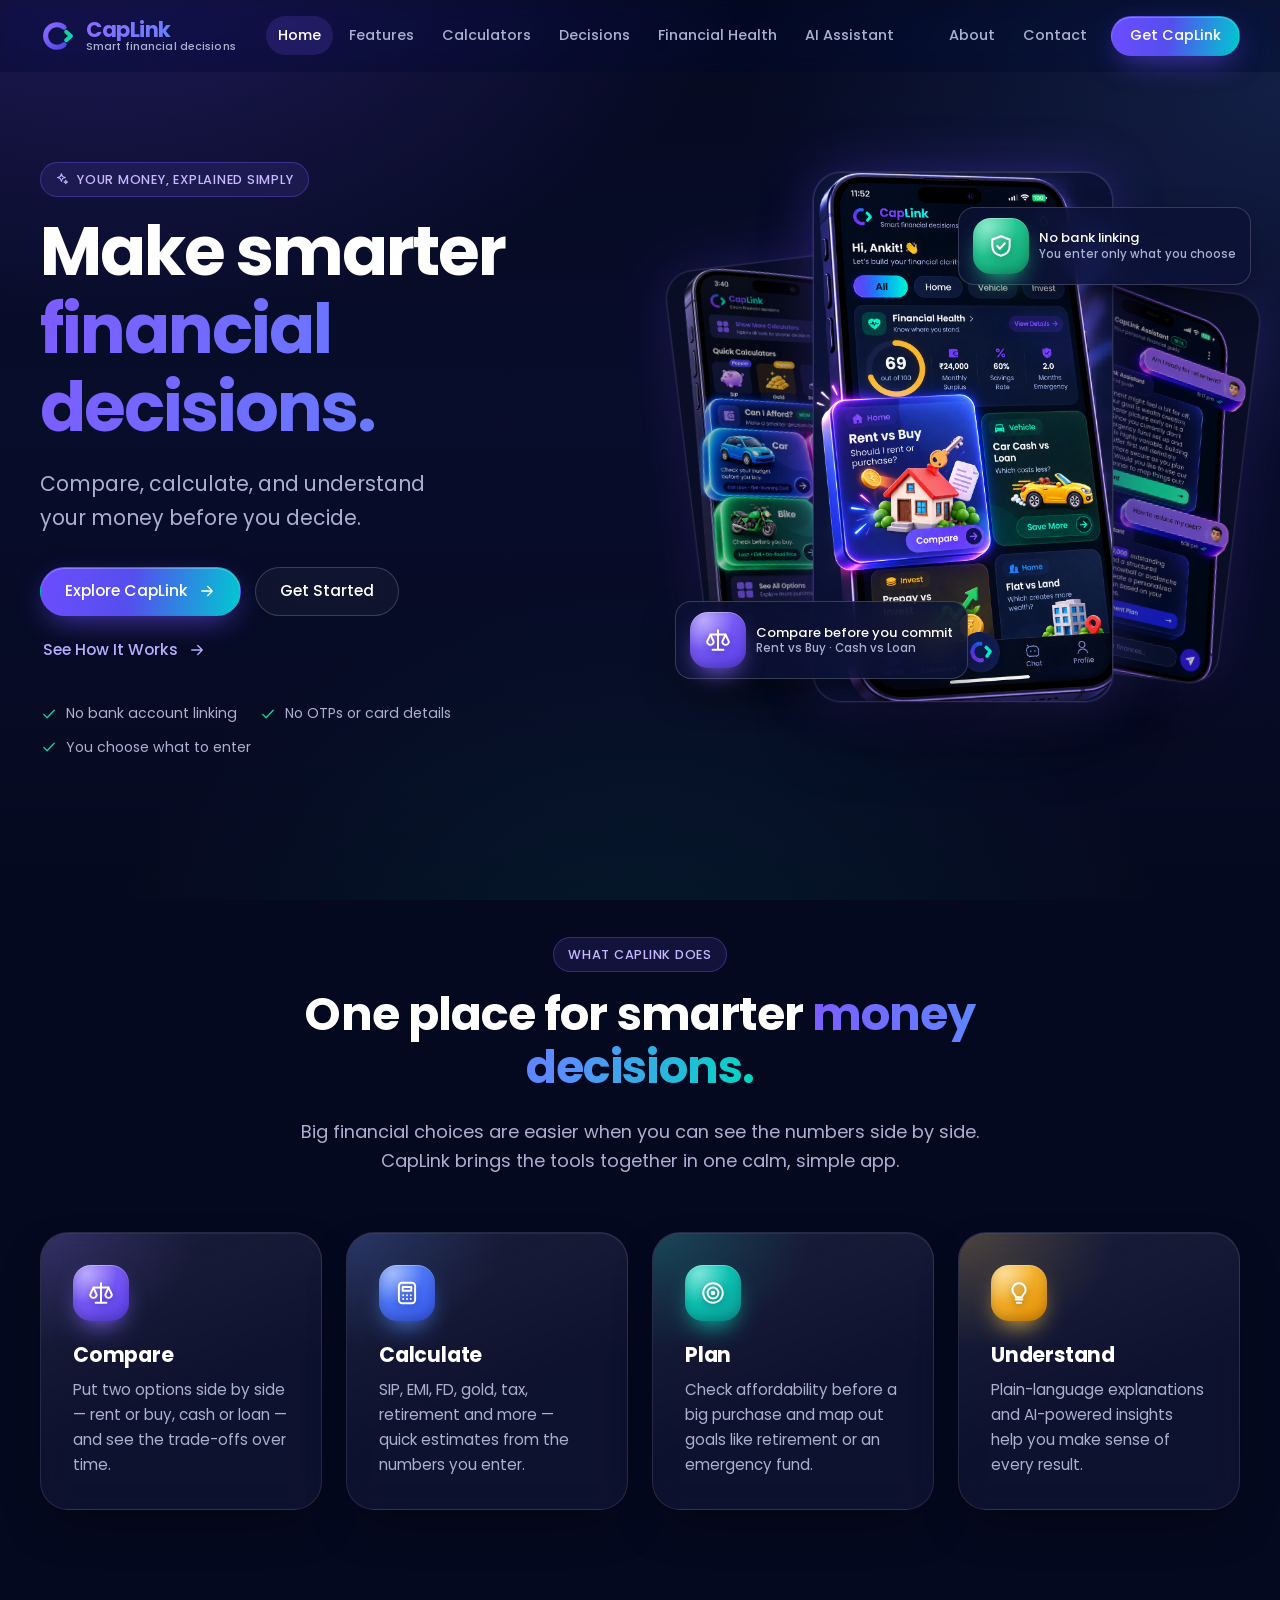
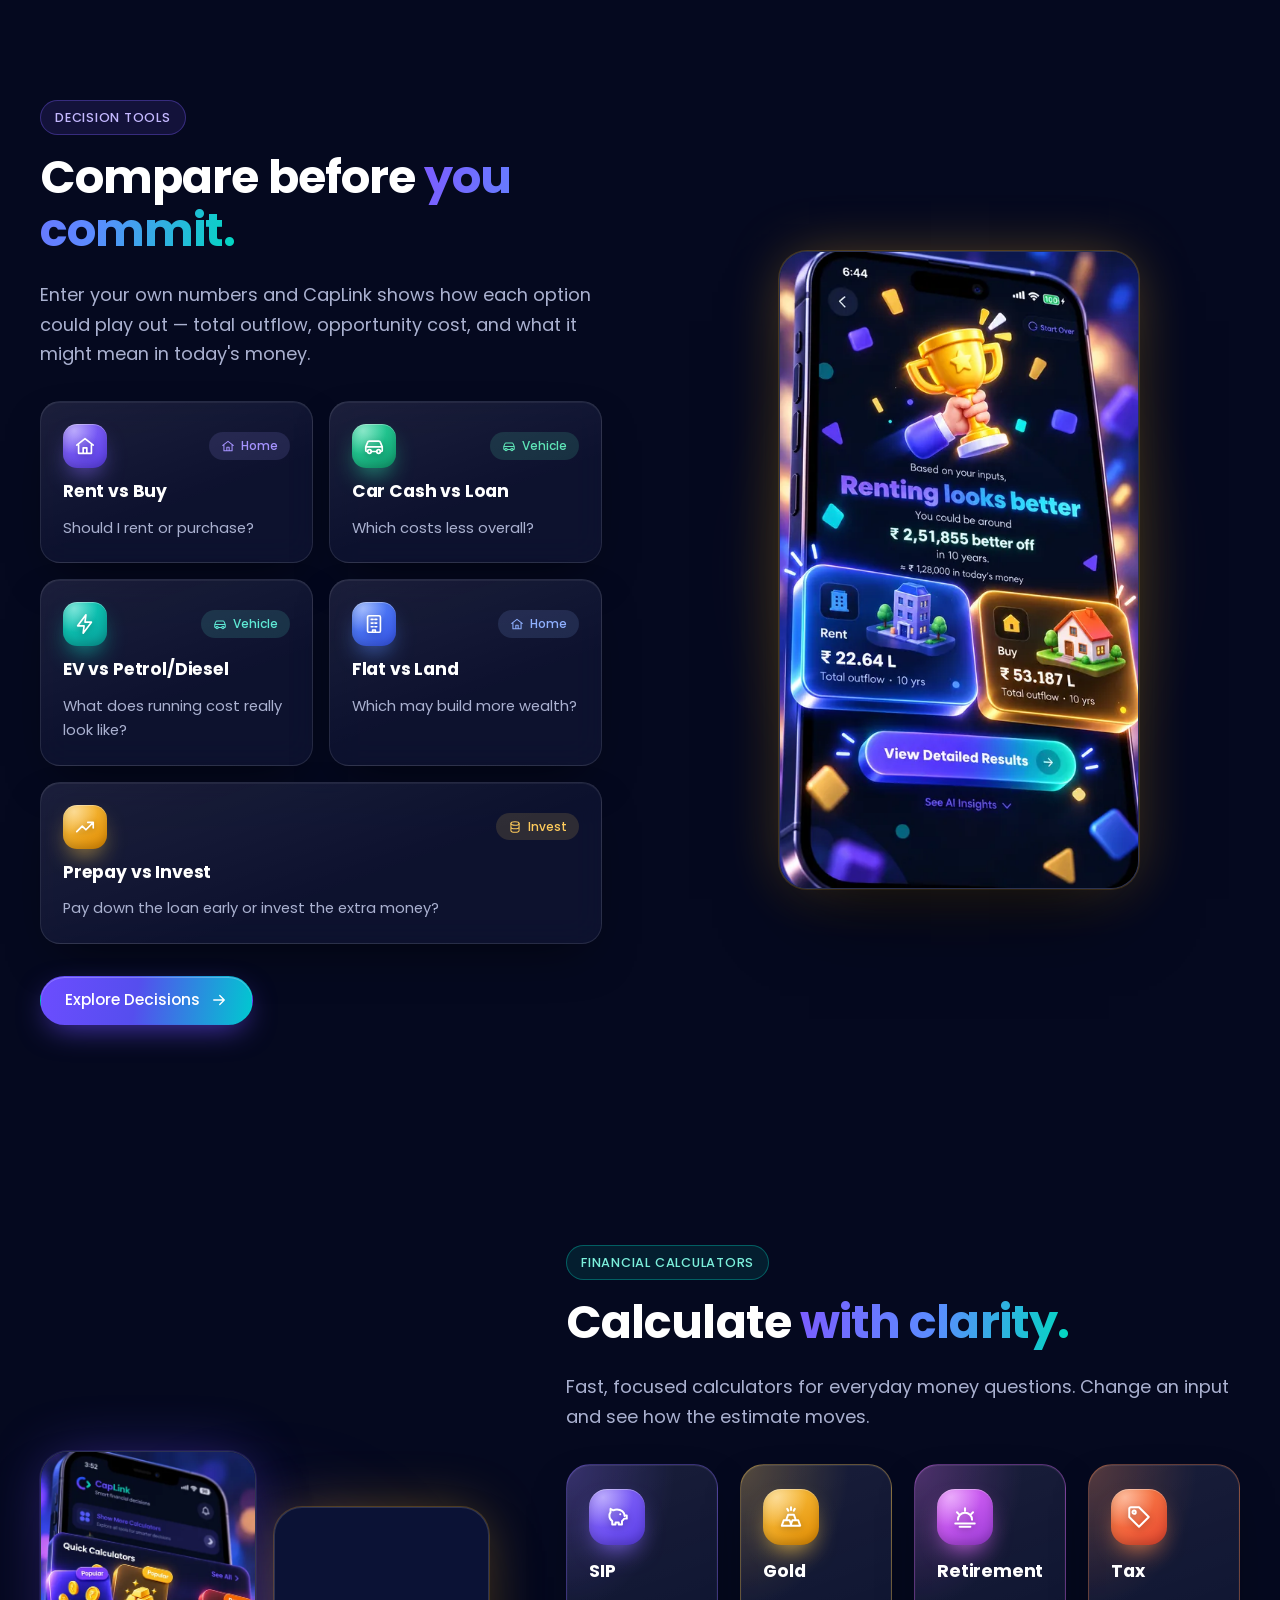
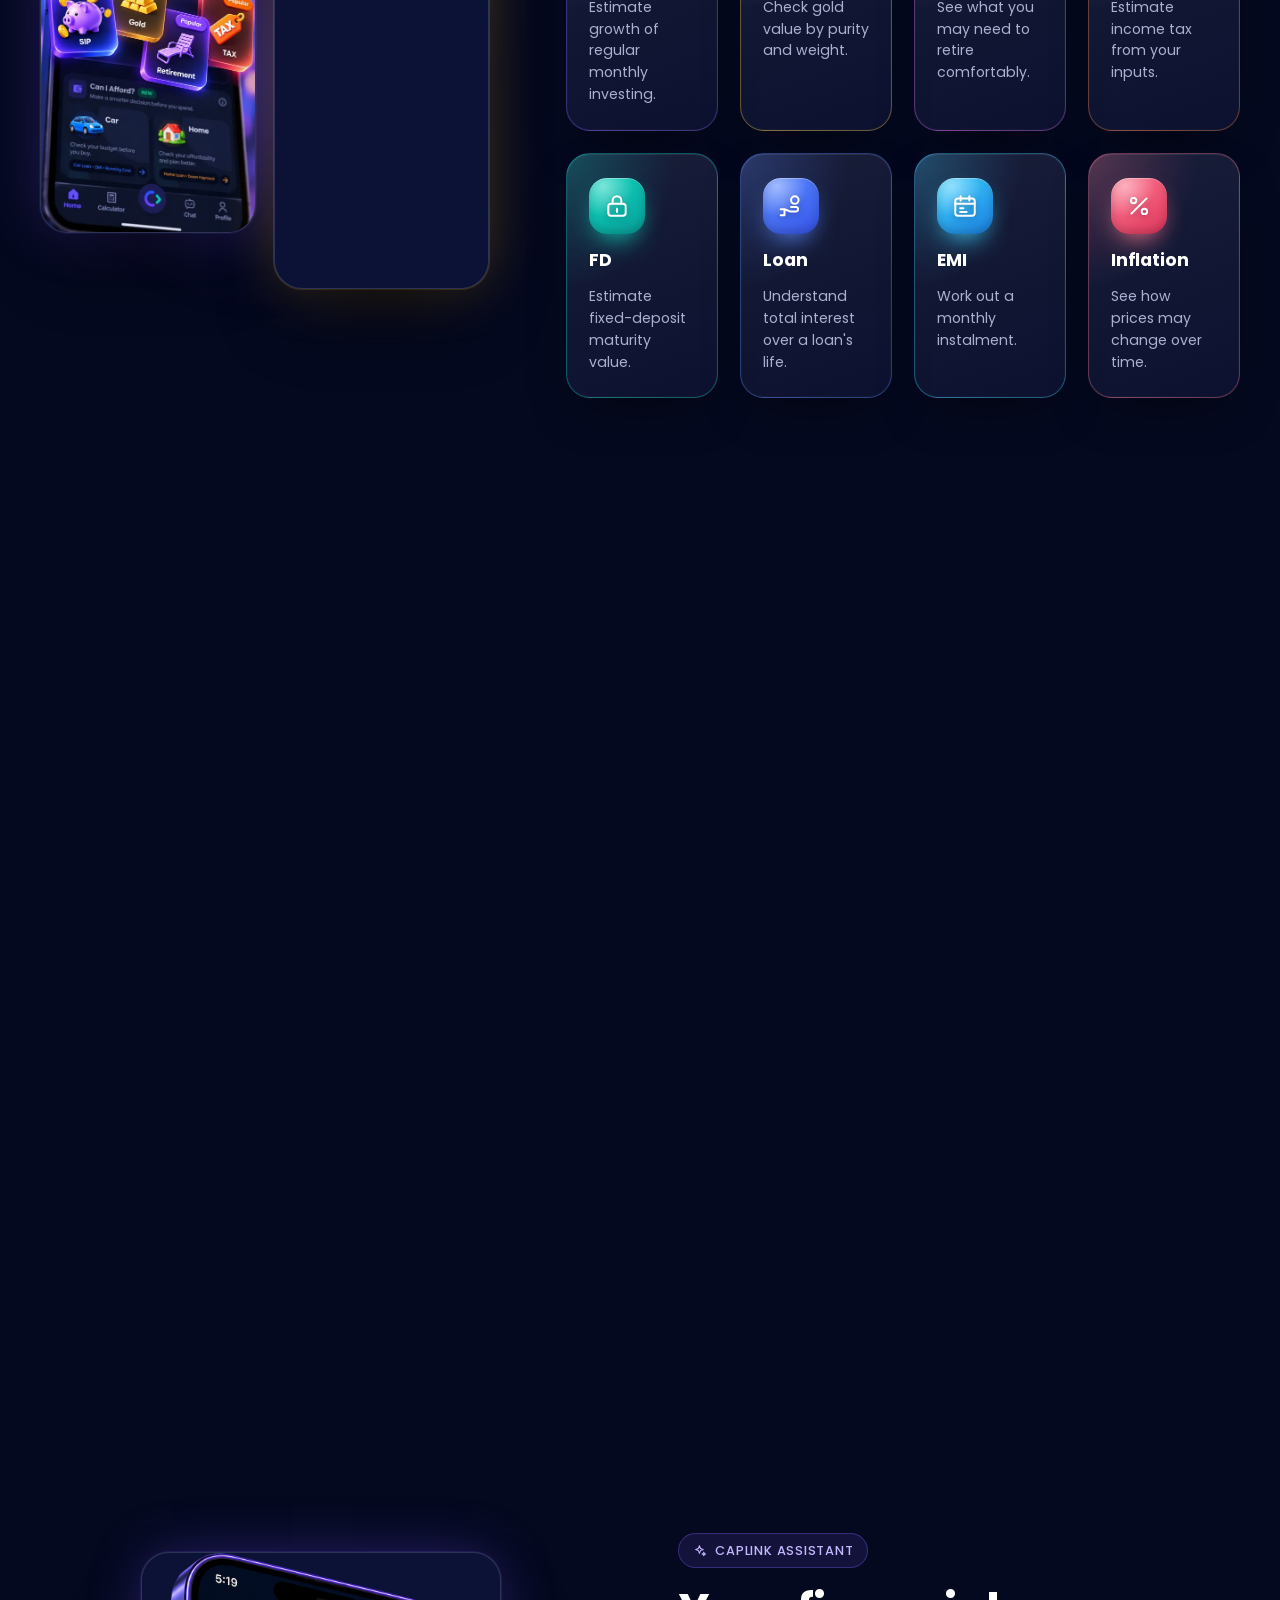
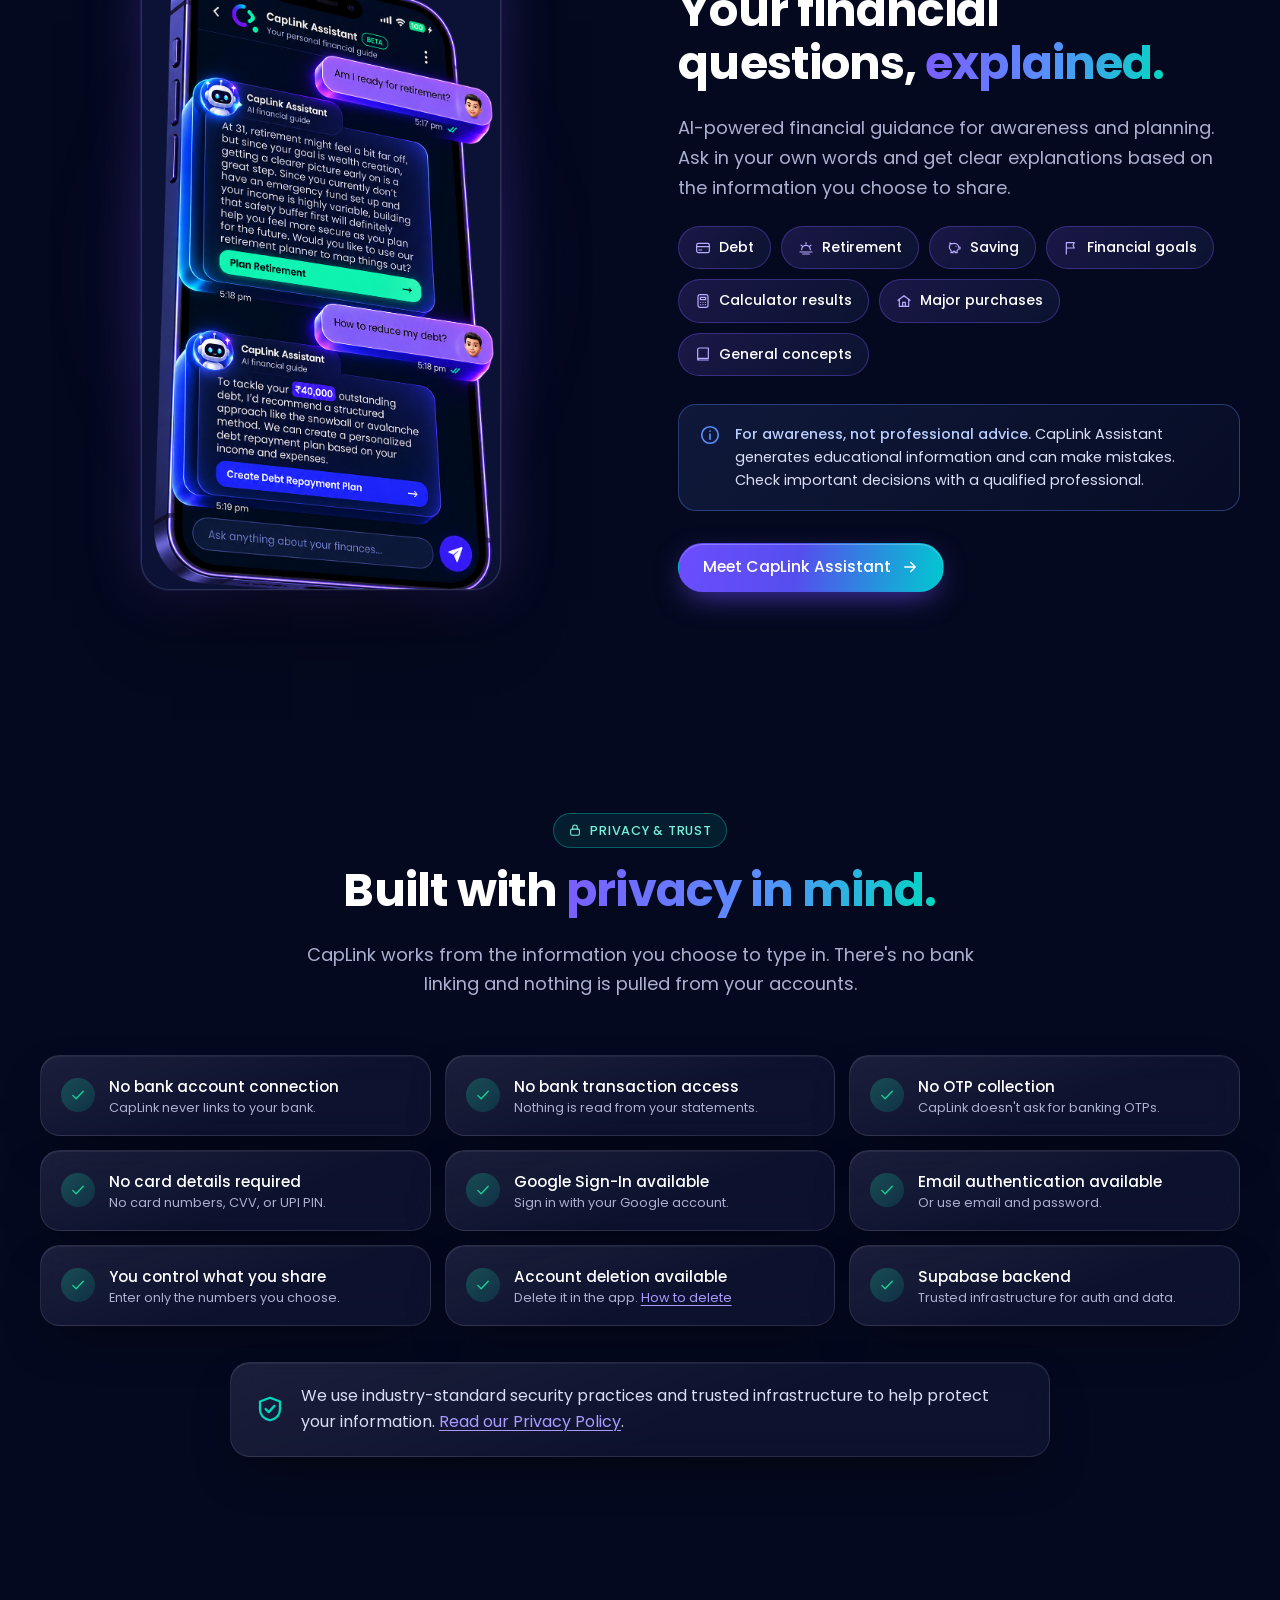
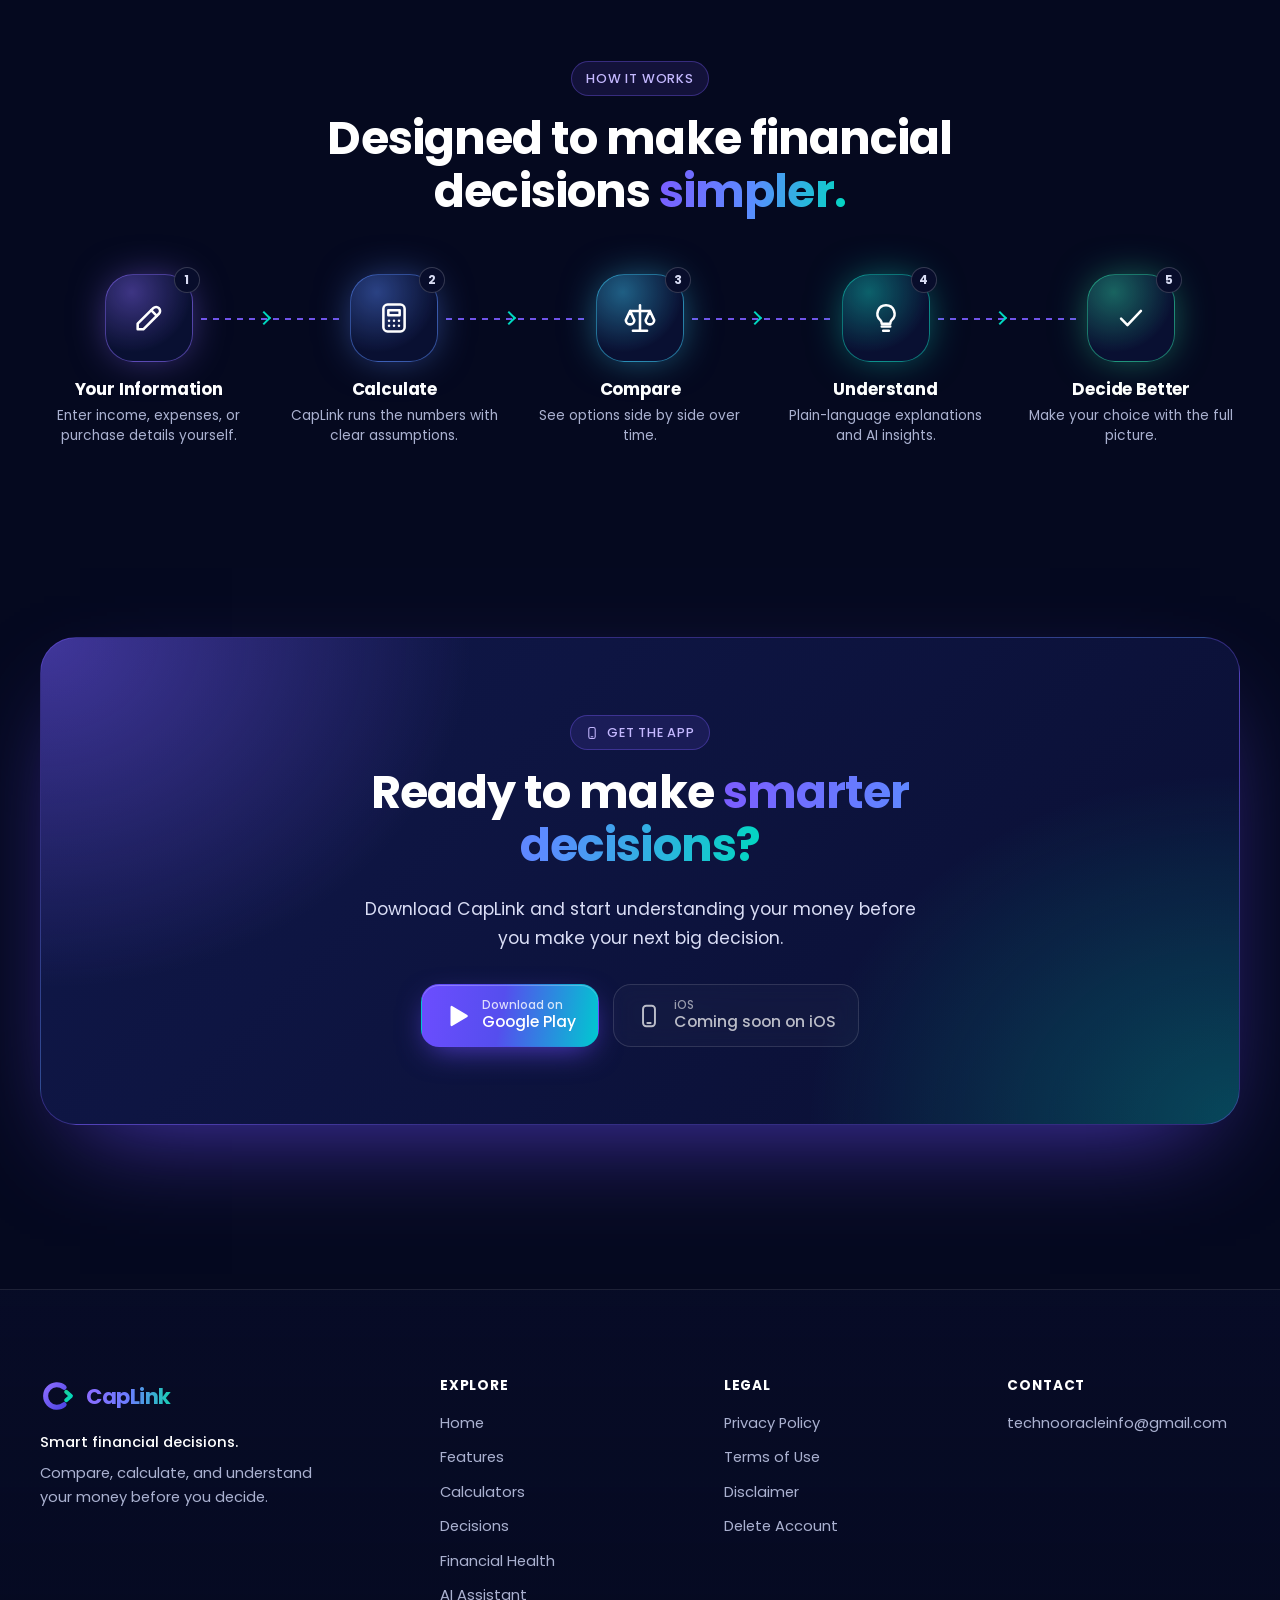
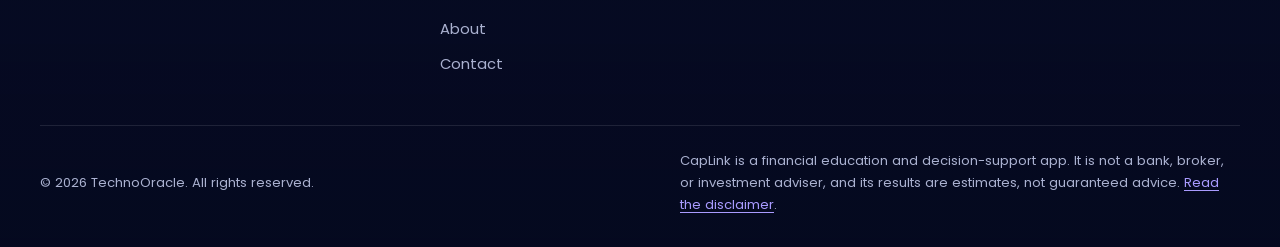
==== commit d08c72bc: "delete account scren" ====
--- a/index.html
+++ b/index.html
@@ -290,7 +290,7 @@
       <li class="trust-item glass" data-reveal><span class="trust-item__check"><svg viewBox="0 0 24 24" fill="none" stroke="currentColor" stroke-width="1.8" stroke-linecap="round" stroke-linejoin="round" aria-hidden="true" focusable="false"><path d="M5 12.5l4.5 4.5L19 7"/></svg></span><span><strong>Google Sign-In available</strong><span>Sign in with your Google account.</span></span></li>
       <li class="trust-item glass" data-reveal><span class="trust-item__check"><svg viewBox="0 0 24 24" fill="none" stroke="currentColor" stroke-width="1.8" stroke-linecap="round" stroke-linejoin="round" aria-hidden="true" focusable="false"><path d="M5 12.5l4.5 4.5L19 7"/></svg></span><span><strong>Email authentication available</strong><span>Or use email and password.</span></span></li>
       <li class="trust-item glass" data-reveal><span class="trust-item__check"><svg viewBox="0 0 24 24" fill="none" stroke="currentColor" stroke-width="1.8" stroke-linecap="round" stroke-linejoin="round" aria-hidden="true" focusable="false"><path d="M5 12.5l4.5 4.5L19 7"/></svg></span><span><strong>You control what you share</strong><span>Enter only the numbers you choose.</span></span></li>
-      <li class="trust-item glass" data-reveal><span class="trust-item__check"><svg viewBox="0 0 24 24" fill="none" stroke="currentColor" stroke-width="1.8" stroke-linecap="round" stroke-linejoin="round" aria-hidden="true" focusable="false"><path d="M5 12.5l4.5 4.5L19 7"/></svg></span><span><strong>Account deletion available</strong><span>Delete your account from inside the app.</span></span></li>
+      <li class="trust-item glass" data-reveal><span class="trust-item__check"><svg viewBox="0 0 24 24" fill="none" stroke="currentColor" stroke-width="1.8" stroke-linecap="round" stroke-linejoin="round" aria-hidden="true" focusable="false"><path d="M5 12.5l4.5 4.5L19 7"/></svg></span><span><strong>Account deletion available</strong><span>Delete it in the app. <a href="delete-account.html">How to delete</a></span></span></li>
       <li class="trust-item glass" data-reveal><span class="trust-item__check"><svg viewBox="0 0 24 24" fill="none" stroke="currentColor" stroke-width="1.8" stroke-linecap="round" stroke-linejoin="round" aria-hidden="true" focusable="false"><path d="M5 12.5l4.5 4.5L19 7"/></svg></span><span><strong>Supabase backend</strong><span>Trusted infrastructure for auth and data.</span></span></li>
     </ul>
     <div class="trust-statement glass" data-reveal>
--- a/css/styles.css
+++ b/css/styles.css
@@ -2445,3 +2445,168 @@
     grid-column: auto;
   }
 }
+
+/* ==========================================================================
+   Delete Account page
+   ========================================================================== */
+.del-trust {
+  display: flex;
+  align-items: flex-start;
+  gap: 10px;
+  max-width: 46ch;
+  margin: 28px 0 0;
+  color: var(--text-2);
+  font-size: 0.92rem;
+}
+
+.del-trust svg {
+  width: 20px;
+  height: 20px;
+  margin-top: 2px;
+  color: var(--green);
+  flex-shrink: 0;
+}
+
+.del-visual {
+  position: relative;
+  display: grid;
+  place-items: center;
+  min-height: 340px;
+}
+
+.del-visual::before {
+  content: "";
+  position: absolute;
+  inset: 10% 15%;
+  border-radius: 50%;
+  background:
+    radial-gradient(closest-side, rgba(108, 77, 255, 0.5), transparent),
+    radial-gradient(closest-side at 70% 70%, rgba(0, 217, 192, 0.22), transparent);
+  filter: blur(40px);
+}
+
+.del-visual__tile {
+  display: grid;
+  place-items: center;
+  width: 190px;
+  height: 190px;
+  border-radius: 48px;
+  box-shadow: var(--shadow-card), var(--shadow-glow);
+  animation: float-main 8s ease-in-out infinite;
+}
+
+.del-visual__mark {
+  width: 110px;
+  height: 110px;
+}
+
+.del-visual__chip {
+  position: absolute;
+  display: inline-flex;
+  align-items: center;
+  gap: 8px;
+  padding: 9px 14px;
+  border-radius: 14px;
+  color: var(--text);
+  font-size: 0.82rem;
+  font-weight: 600;
+  white-space: nowrap;
+}
+
+.del-visual__chip svg {
+  width: 16px;
+  height: 16px;
+  color: #b9adff;
+}
+
+.del-visual__chip--a { top: 12%; left: 6%; animation: float-chip 6s ease-in-out infinite; }
+.del-visual__chip--b { top: 60%; right: 2%; animation: float-chip 6.5s ease-in-out infinite 0.8s; }
+.del-visual__chip--c { bottom: 8%; left: 14%; animation: float-chip 7s ease-in-out infinite 1.4s; }
+.del-visual__chip--c svg { color: var(--red); }
+
+.step-grid {
+  display: grid;
+  grid-template-columns: repeat(4, minmax(0, 1fr));
+  gap: clamp(14px, 2vw, 22px);
+  list-style: none;
+}
+
+.step-card {
+  position: relative;
+  padding: 26px 24px 28px;
+  overflow: hidden;
+  transition: transform 0.4s var(--ease), border-color 0.4s, box-shadow 0.4s;
+}
+
+.step-card:hover {
+  transform: translateY(-5px);
+  border-color: color-mix(in srgb, var(--tile-a) 55%, transparent);
+  box-shadow: var(--shadow-card), 0 24px 60px -24px var(--tile-a);
+}
+
+.step-card__num {
+  position: absolute;
+  top: 14px;
+  right: 18px;
+  color: color-mix(in srgb, var(--tone) 55%, transparent);
+  font-size: 2.4rem;
+  font-weight: 700;
+  line-height: 1;
+  letter-spacing: -0.03em;
+}
+
+.step-card h3 {
+  margin: 20px 0 8px;
+}
+
+.step-card p {
+  margin: 0;
+  color: var(--text-3);
+  font-size: 0.93rem;
+}
+
+.step-card p strong {
+  color: var(--text);
+}
+
+.del-notreq__head {
+  display: flex;
+  align-items: center;
+  gap: 16px;
+  margin-bottom: 18px;
+}
+
+.del-notreq__head h2 {
+  margin: 0;
+  font-size: clamp(1.4rem, 2.6vw, 1.9rem);
+}
+
+.del-notreq .benefits {
+  margin-bottom: 0;
+}
+
+.del-notreq .benefits svg {
+  color: var(--cyan);
+}
+
+.del-help {
+  display: flex;
+  align-items: center;
+  justify-content: space-between;
+  gap: 24px;
+}
+
+.del-help h2 {
+  font-size: clamp(1.4rem, 2.6vw, 1.9rem);
+}
+
+.btn--lg {
+  min-height: 58px;
+  padding: 16px 32px;
+  font-size: 1.05rem;
+}
+
+.policy-callout {
+  margin: 0 0 1.2em;
+  border-color: rgba(124, 92, 255, 0.35);
+}
--- a/css/responsive.css
+++ b/css/responsive.css
@@ -477,3 +477,66 @@
     display: none;
   }
 }
+
+/* ---------- Delete Account page ---------- */
+@media (max-width: 1024px) {
+  .step-grid {
+    grid-template-columns: repeat(2, minmax(0, 1fr));
+  }
+}
+
+@media (max-width: 860px) {
+  .del-trust {
+    margin-inline: auto;
+    text-align: left;
+  }
+
+  .del-visual {
+    min-height: 280px;
+  }
+}
+
+@media (max-width: 640px) {
+  .step-grid {
+    grid-template-columns: 1fr;
+  }
+
+  .del-visual {
+    min-height: 240px;
+  }
+
+  .del-visual__tile {
+    width: 140px;
+    height: 140px;
+    border-radius: 36px;
+  }
+
+  .del-visual__mark {
+    width: 80px;
+    height: 80px;
+  }
+
+  .del-visual__chip {
+    font-size: 0.74rem;
+    padding: 7px 11px;
+  }
+
+  .del-visual__chip--a { left: 0; }
+  .del-visual__chip--b { right: 0; }
+  .del-visual__chip--c { left: 6%; }
+
+  .del-help {
+    flex-direction: column;
+    align-items: stretch;
+  }
+
+  .del-help .btn,
+  .contact-card .btn {
+    width: 100%;
+    white-space: normal;
+  }
+
+  .del-notreq__head {
+    align-items: flex-start;
+  }
+}
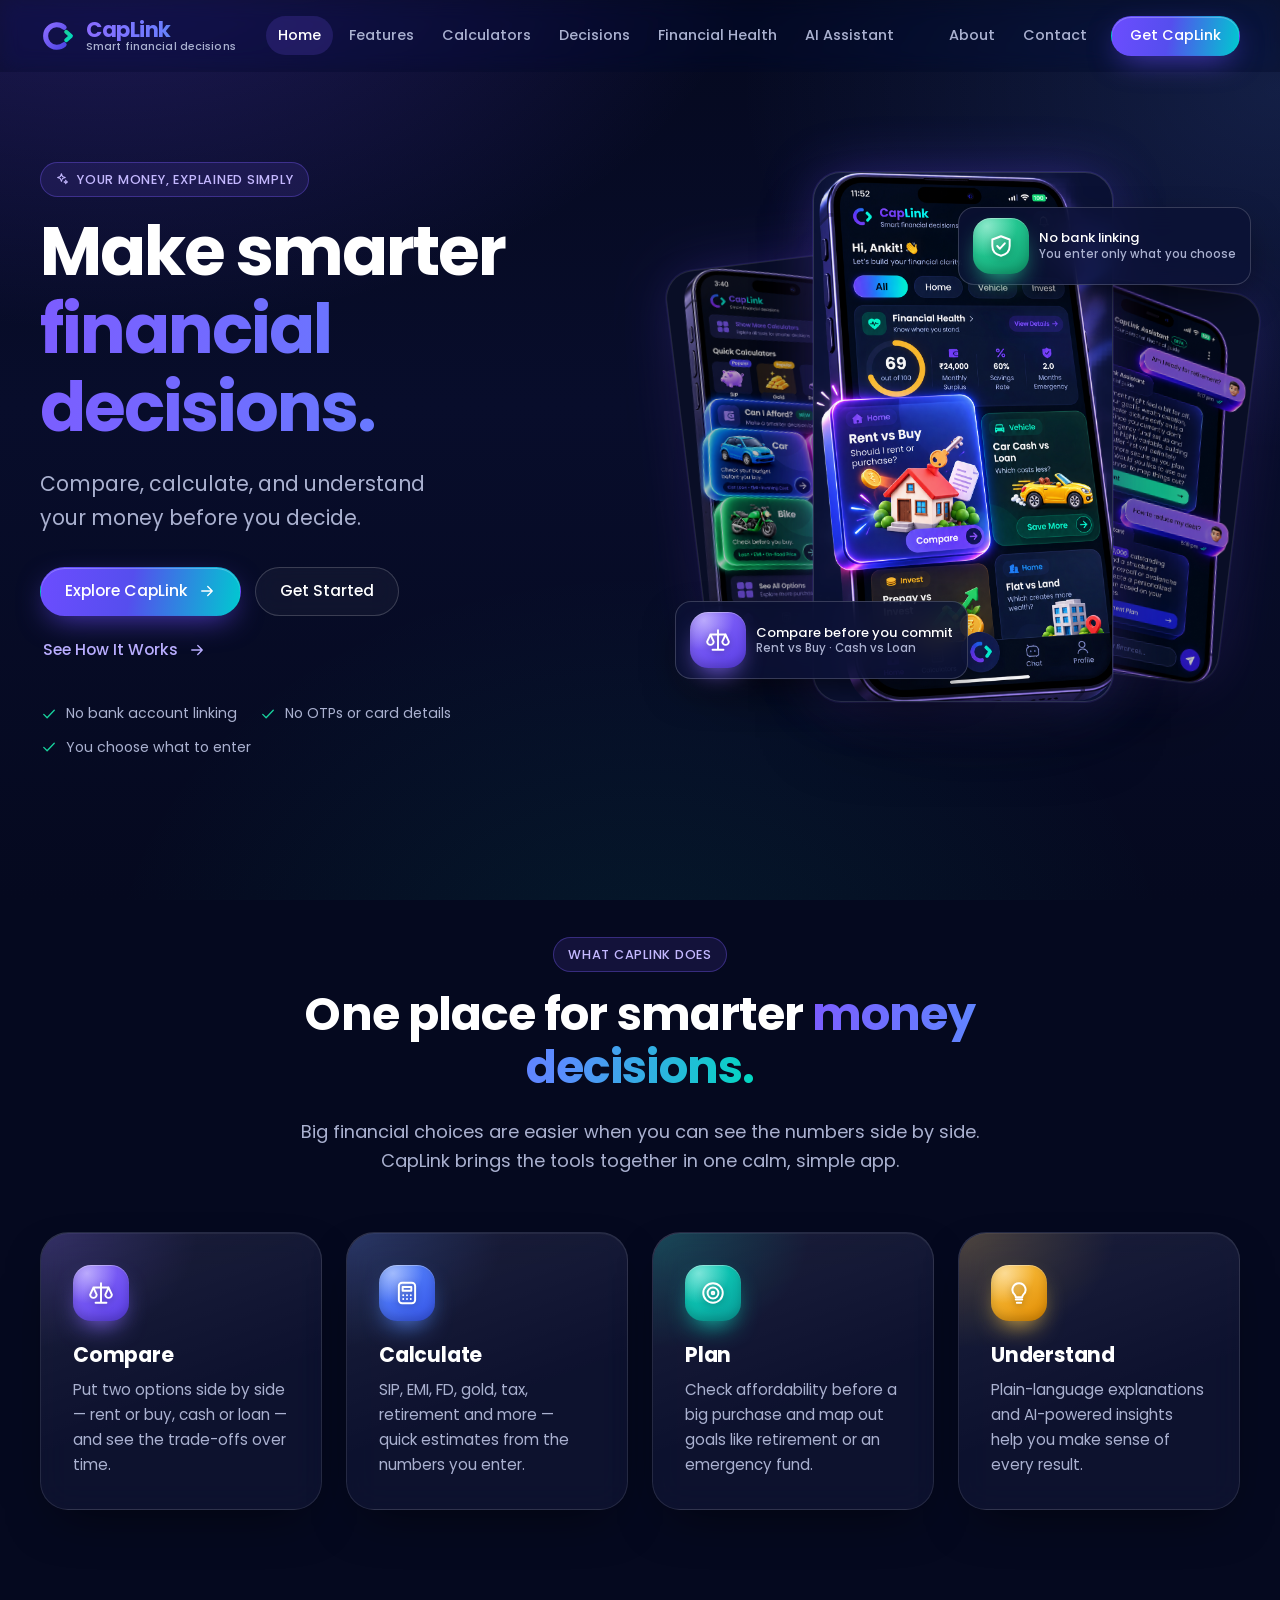
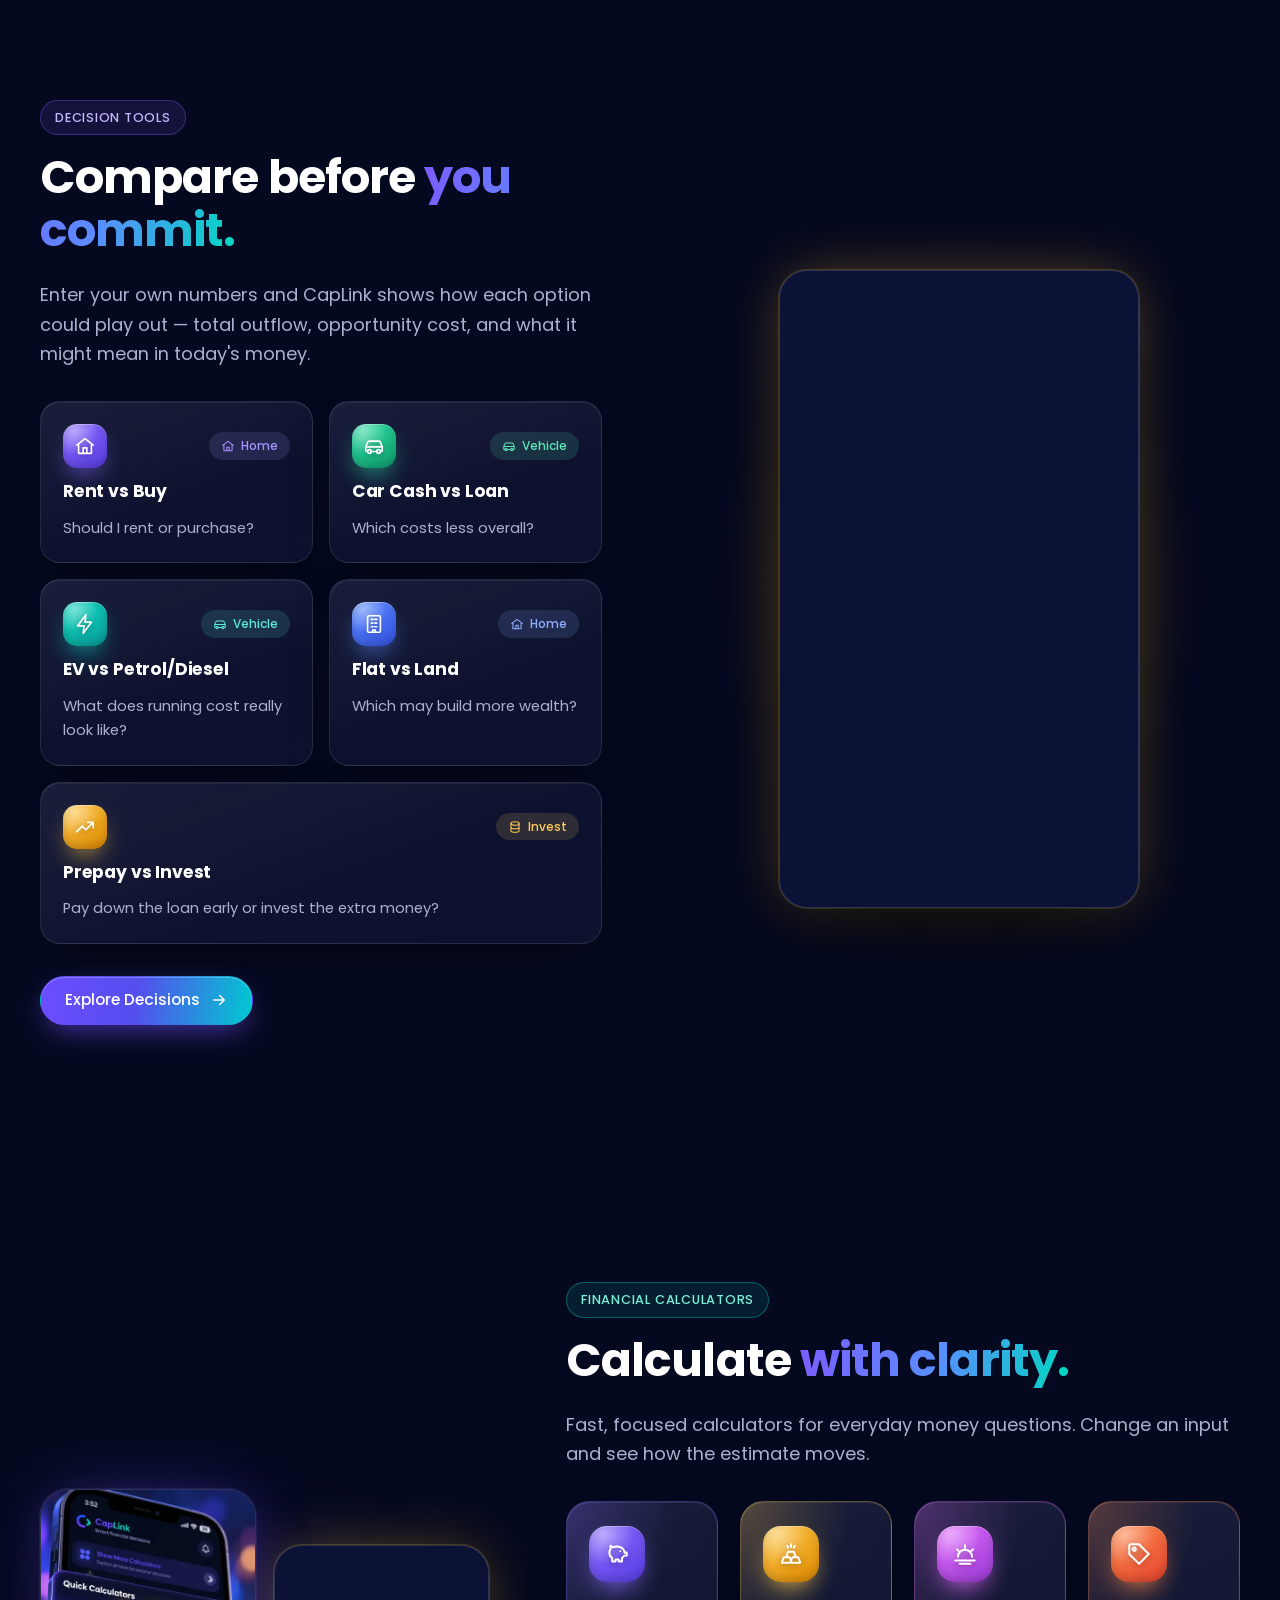
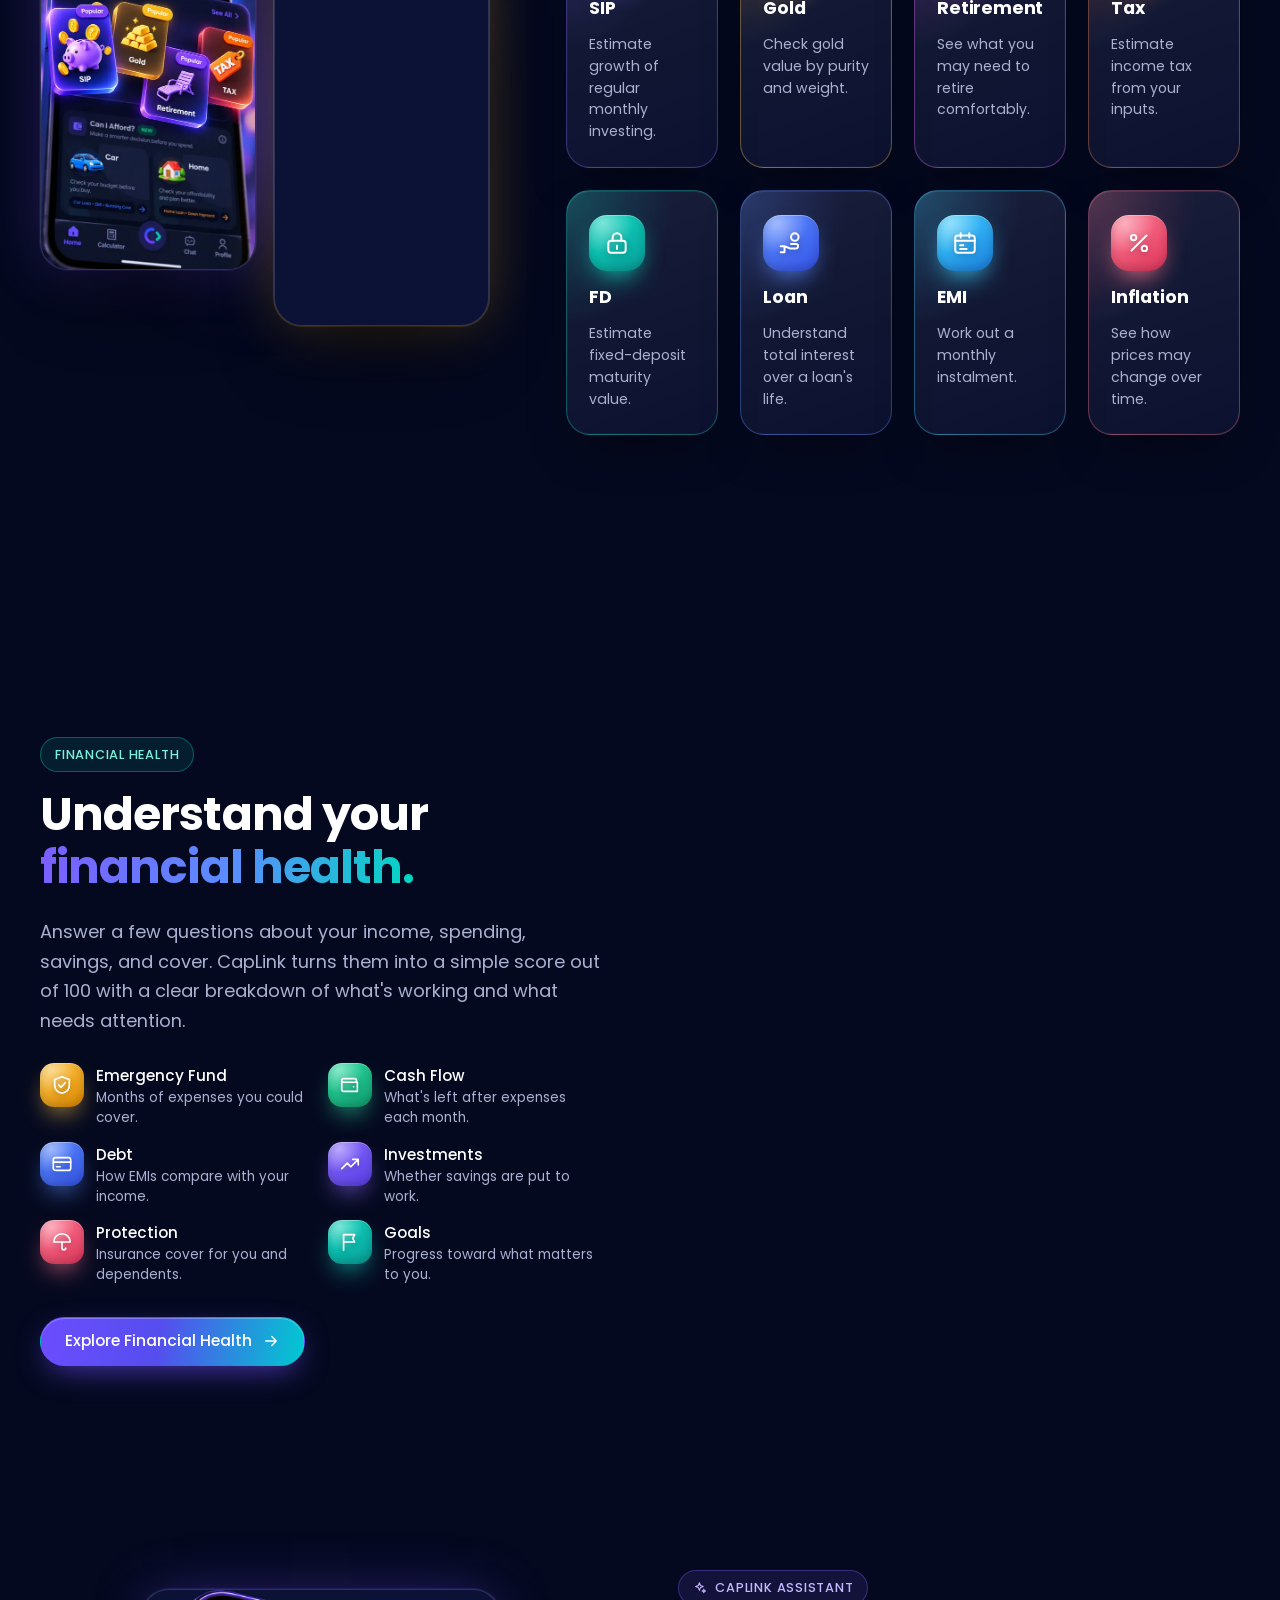
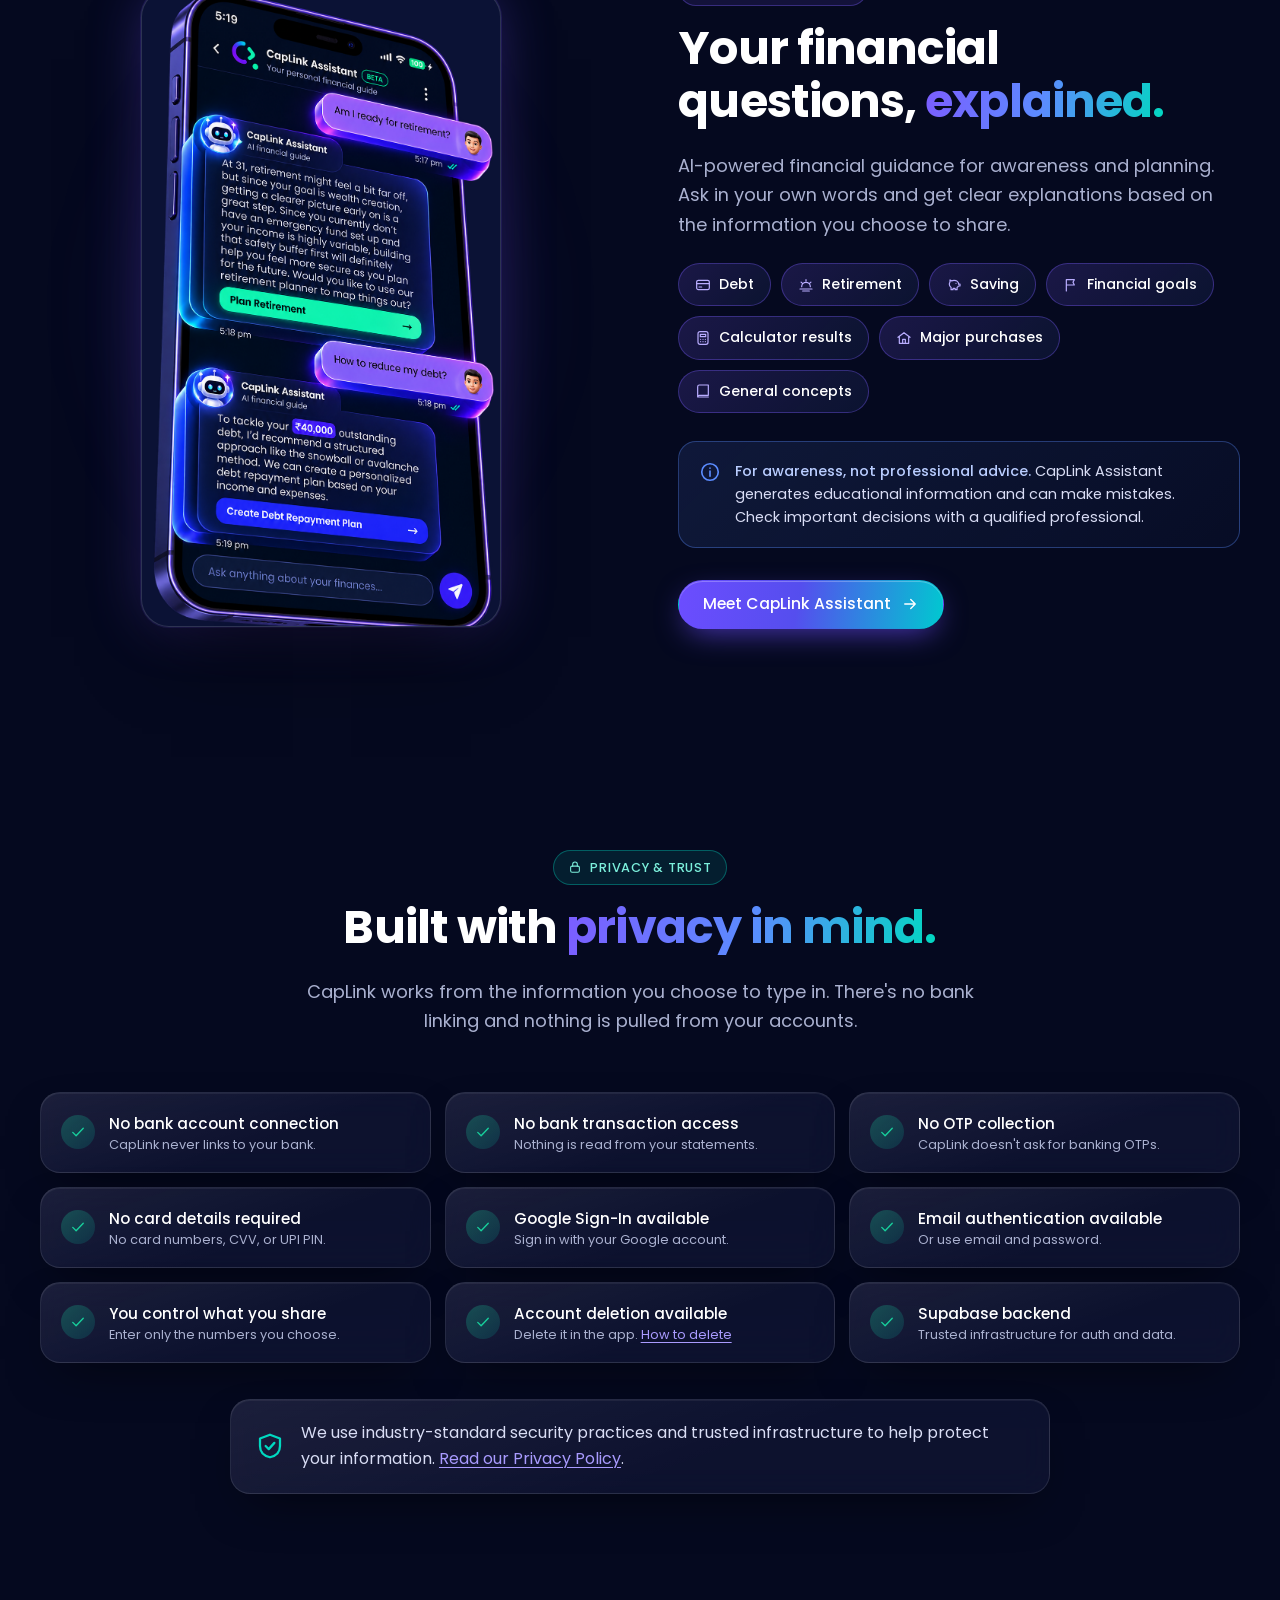
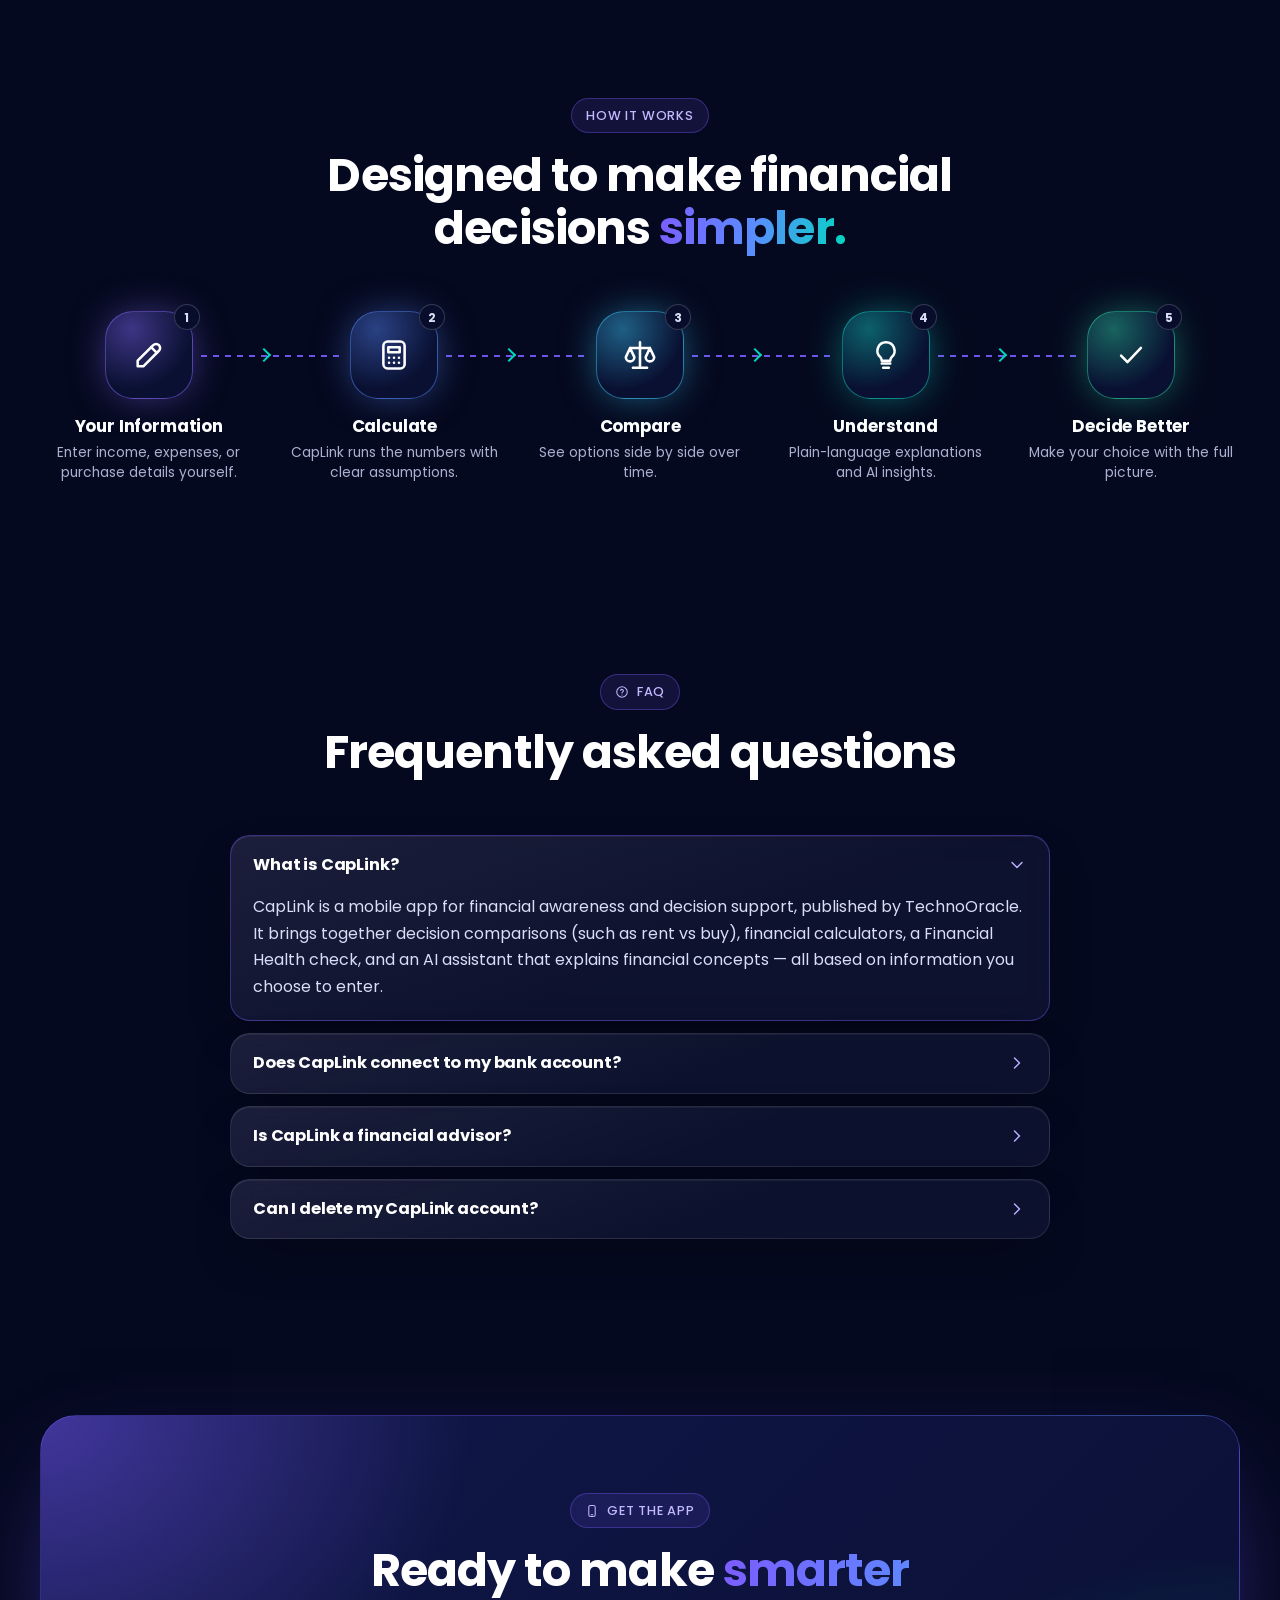
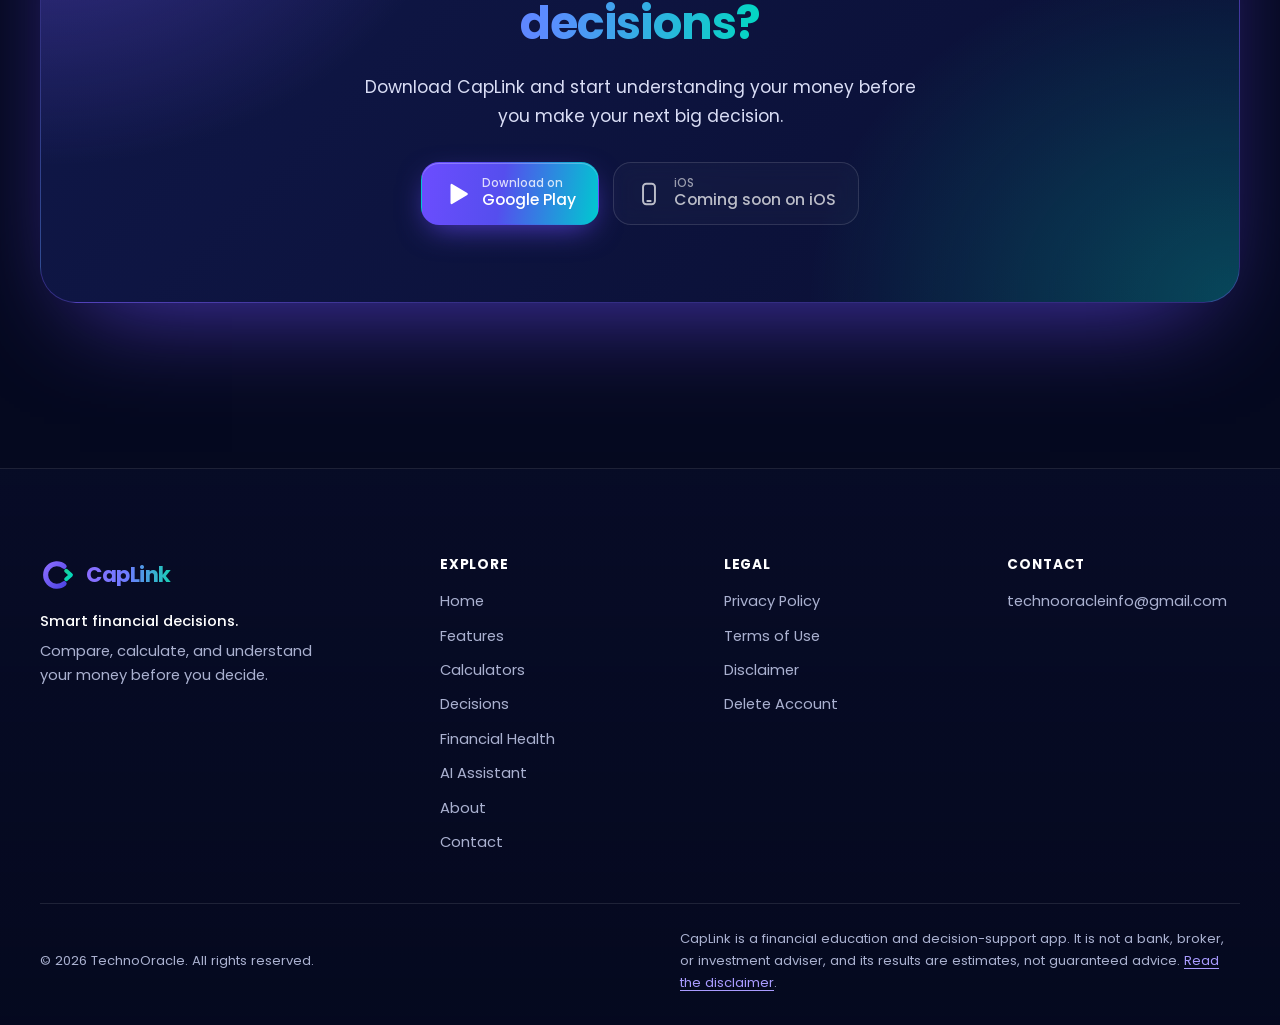
==== commit a987e34c: "seo optimisation" ====
--- a/index.html
+++ b/index.html
@@ -1,33 +1,45 @@
 <!doctype html>
 <html lang="en">
 <head>
-  <meta charset="utf-8">
-  <meta name="viewport" content="width=device-width, initial-scale=1">
-  <title>CapLink — Smart Financial Decisions</title>
-  <meta name="description" content="CapLink helps you compare, calculate, and understand your money before you decide. Decision tools, financial calculators, a Financial Health score, and an AI assistant for awareness and planning.">
-  <!-- Canonical/OG URLs use a placeholder domain: replace YOUR-DOMAIN.com before launch (see README). -->
-  <link rel="canonical" href="https://YOUR-DOMAIN.com/">
+  <meta charset="UTF-8">
+  <meta name="viewport" content="width=device-width, initial-scale=1.0">
+  <title>CapLink — Smart Financial Decisions &amp; Money Tools</title>
+  <meta name="description" content="CapLink helps you compare major financial decisions, use practical money calculators, understand your financial health, and make more informed decisions.">
+  <meta name="robots" content="index, follow, max-image-preview:large, max-snippet:-1">
+  <meta name="author" content="TechnoOracle">
+  <!-- GOOGLE SEARCH CONSOLE VERIFICATION CODE GOES HERE (only if you verify with the HTML-tag method) -->
+  <!-- SITE_URL placeholder: run scripts/set-site-url.sh once the production URL is known (see SEO-AUDIT.md). -->
+  <link rel="canonical" href="https://YOUR_PRODUCTION_URL_HERE/">
   <meta property="og:type" content="website">
   <meta property="og:site_name" content="CapLink">
+  <meta property="og:locale" content="en_IN">
   <meta property="og:title" content="CapLink — Smart Financial Decisions">
-  <meta property="og:description" content="CapLink helps you compare, calculate, and understand your money before you decide. Decision tools, financial calculators, a Financial Health score, and an AI assistant for awareness and planning.">
-  <meta property="og:url" content="https://YOUR-DOMAIN.com/">
-  <meta property="og:image" content="https://YOUR-DOMAIN.com/assets/backgrounds/og-image.jpg">
+  <meta property="og:description" content="CapLink helps you compare major financial decisions, use practical money calculators, understand your financial health, and make more informed decisions.">
+  <meta property="og:url" content="https://YOUR_PRODUCTION_URL_HERE/">
+  <meta property="og:image" content="https://YOUR_PRODUCTION_URL_HERE/assets/seo/caplink-og-image.png">
+  <meta property="og:image:type" content="image/png">
   <meta property="og:image:width" content="1200">
   <meta property="og:image:height" content="630">
+  <meta property="og:image:alt" content="CapLink — Make smarter financial decisions. Compare, calculate, and understand your money before you decide.">
   <meta name="twitter:card" content="summary_large_image">
+  <meta name="twitter:title" content="CapLink — Smart Financial Decisions">
+  <meta name="twitter:description" content="CapLink helps you compare major financial decisions, use practical money calculators, understand your financial health, and make more informed decisions.">
+  <meta name="twitter:image" content="https://YOUR_PRODUCTION_URL_HERE/assets/seo/caplink-og-image.png">
+  <meta name="twitter:image:alt" content="CapLink — Make smarter financial decisions. Compare, calculate, and understand your money before you decide.">
   <meta name="theme-color" content="#05091F">
   <meta name="color-scheme" content="dark">
+  <link rel="icon" href="favicon.ico" sizes="any">
   <link rel="icon" href="assets/logo/caplink-mark.svg" type="image/svg+xml">
-  <link rel="icon" href="assets/icons/favicon-32.png" sizes="32x32" type="image/png">
   <link rel="apple-touch-icon" href="assets/icons/apple-touch-icon.png">
+  <link rel="manifest" href="site.webmanifest">
   <link rel="preload" href="assets/fonts/poppins-700.woff" as="font" type="font/woff" crossorigin>
   <link rel="preload" href="assets/fonts/poppins-400.woff" as="font" type="font/woff" crossorigin>
+  <link rel="preload" as="image" type="image/webp" fetchpriority="high" href="assets/screenshots/caplink-home-decisions.webp" imagesrcset="assets/screenshots/caplink-home-decisions-480.webp 480w, assets/screenshots/caplink-home-decisions.webp 940w" imagesizes="(max-width: 640px) 66vw, 320px">
   <link rel="stylesheet" href="css/styles.css">
   <link rel="stylesheet" href="css/animations.css">
   <link rel="stylesheet" href="css/responsive.css">
   <script>document.documentElement.classList.add("js");</script>
-  <script type="application/ld+json">{"@context": "https://schema.org", "@type": "MobileApplication", "name": "CapLink", "description": "Compare, calculate, and understand your money before you decide.", "applicationCategory": "FinanceApplication", "operatingSystem": "Android", "publisher": {"@type": "Organization", "name": "TechnoOracle", "email": "technooracleinfo@gmail.com"}}</script>
+  <script type="application/ld+json">{"@context":"https://schema.org","@graph":[{"@type":"Organization","@id":"https://YOUR_PRODUCTION_URL_HERE/#organization","name":"TechnoOracle","url":"https://YOUR_PRODUCTION_URL_HERE/","email":"technooracleinfo@gmail.com","logo":{"@type":"ImageObject","url":"https://YOUR_PRODUCTION_URL_HERE/assets/icons/apple-touch-icon.png","width":180,"height":180},"contactPoint":{"@type":"ContactPoint","contactType":"customer support","email":"technooracleinfo@gmail.com"}},{"@type":"WebSite","@id":"https://YOUR_PRODUCTION_URL_HERE/#website","name":"CapLink","alternateName":"CapLink — Smart financial decisions","url":"https://YOUR_PRODUCTION_URL_HERE/","description":"Compare, calculate, and understand your money before you decide.","inLanguage":"en","publisher":{"@id":"https://YOUR_PRODUCTION_URL_HERE/#organization"}},{"@type":"SoftwareApplication","@id":"https://YOUR_PRODUCTION_URL_HERE/#app","name":"CapLink","applicationCategory":"FinanceApplication","operatingSystem":"Android","description":"Financial decision and financial-awareness application with decision comparisons, financial calculators, a Financial Health check, and an AI assistant for financial education.","url":"https://YOUR_PRODUCTION_URL_HERE/","image":"https://YOUR_PRODUCTION_URL_HERE/assets/seo/caplink-og-image.png","publisher":{"@id":"https://YOUR_PRODUCTION_URL_HERE/#organization"},"featureList":["Rent vs Buy, Car Cash vs Loan, EV vs Petrol/Diesel, Flat vs Land and Prepay vs Invest comparisons","Affordability checks for car, home, bike and gadgets","SIP, Lumpsum, SWP, EMI, Loan, FD, Gold, Retirement, Inflation and Tax calculators","Financial Health score and breakdown","CapLink Assistant AI financial education chat"]},{"@type":"WebPage","@id":"https://YOUR_PRODUCTION_URL_HERE/#webpage","url":"https://YOUR_PRODUCTION_URL_HERE/","name":"CapLink — Smart Financial Decisions & Money Tools","description":"CapLink helps you compare major financial decisions, use practical money calculators, understand your financial health, and make more informed decisions.","isPartOf":{"@id":"https://YOUR_PRODUCTION_URL_HERE/#website"},"about":{"@id":"https://YOUR_PRODUCTION_URL_HERE/#app"},"inLanguage":"en","primaryImageOfPage":{"@type":"ImageObject","url":"https://YOUR_PRODUCTION_URL_HERE/assets/seo/caplink-og-image.png"}},{"@type":"FAQPage","@id":"https://YOUR_PRODUCTION_URL_HERE/#faq","mainEntity":[{"@type":"Question","name":"What is CapLink?","acceptedAnswer":{"@type":"Answer","text":"CapLink is a mobile app for financial awareness and decision support, published by TechnoOracle. It brings together decision comparisons (such as rent vs buy), financial calculators, a Financial Health check, and an AI assistant that explains financial concepts — all based on information you choose to enter."}},{"@type":"Question","name":"Does CapLink connect to my bank account?","acceptedAnswer":{"@type":"Answer","text":"No. CapLink does not connect to bank accounts and does not retrieve bank transactions. It never asks for bank passwords, OTPs, card numbers, CVV, or UPI PINs. Financial figures in CapLink are values you type in yourself."}},{"@type":"Question","name":"Is CapLink a financial advisor?","acceptedAnswer":{"@type":"Answer","text":"No. CapLink is not a bank, broker, lender, insurer, tax authority, or registered investment adviser. Its calculations are estimates and its AI responses are educational. For important decisions, consider speaking with a qualified professional."}},{"@type":"Question","name":"Can I delete my CapLink account?","acceptedAnswer":{"@type":"Answer","text":"Yes. You can delete your account from within the CapLink app. If you can't access the app, you can email the CapLink team to request deletion."}}]}]}</script>
 </head>
 <body>
 <a class="skip-link" href="#main">Skip to content</a>
@@ -77,9 +89,9 @@
     </div>
 
     <div class="hero__visual" data-reveal="scale" style="--reveal-delay:.15s">
-      <figure class="shot shot--left"><picture><source type="image/webp" srcset="assets/screenshots/can-i-afford-480.webp 480w, assets/screenshots/can-i-afford.webp 940w" sizes="(max-width: 640px) 40vw, 240px"><img src="assets/screenshots/can-i-afford.jpg" width="940" height="1670" alt="CapLink &quot;Can I Afford?&quot; screen with car, home, bike, and gadget affordability checks" loading="lazy" decoding="async"></picture></figure>
-      <figure class="shot shot--right"><picture><source type="image/webp" srcset="assets/screenshots/caplink-assistant-480.webp 480w, assets/screenshots/caplink-assistant.webp 940w" sizes="(max-width: 640px) 40vw, 240px"><img src="assets/screenshots/caplink-assistant.jpg" width="940" height="1670" alt="CapLink Assistant chat answering questions about retirement readiness and reducing debt" loading="lazy" decoding="async"></picture></figure>
-      <figure class="shot shot--main"><picture><source type="image/webp" srcset="assets/screenshots/home-decisions-480.webp 480w, assets/screenshots/home-decisions.webp 940w" sizes="(max-width: 640px) 66vw, 320px"><img src="assets/screenshots/home-decisions.jpg" width="940" height="1670" alt="CapLink home screen showing a Financial Health score of 69 out of 100 and decision cards for Rent vs Buy, Car Cash vs Loan, Prepay vs Invest, and Flat vs Land" fetchpriority="high" decoding="async"></picture></figure>
+      <figure class="shot shot--left"><picture><source type="image/webp" srcset="assets/screenshots/caplink-can-i-afford-480.webp 480w, assets/screenshots/caplink-can-i-afford.webp 940w" sizes="(max-width: 640px) 40vw, 240px"><img src="assets/screenshots/caplink-can-i-afford.jpg" width="940" height="1670" alt="CapLink &quot;Can I Afford?&quot; screen with car, home, bike, and gadget affordability checks" loading="lazy" decoding="async"></picture></figure>
+      <figure class="shot shot--right"><picture><source type="image/webp" srcset="assets/screenshots/caplink-caplink-assistant-480.webp 480w, assets/screenshots/caplink-caplink-assistant.webp 940w" sizes="(max-width: 640px) 40vw, 240px"><img src="assets/screenshots/caplink-caplink-assistant.jpg" width="940" height="1670" alt="CapLink Assistant chat answering questions about retirement readiness and reducing debt" loading="lazy" decoding="async"></picture></figure>
+      <figure class="shot shot--main"><picture><source type="image/webp" srcset="assets/screenshots/caplink-home-decisions-480.webp 480w, assets/screenshots/caplink-home-decisions.webp 940w" sizes="(max-width: 640px) 66vw, 320px"><img src="assets/screenshots/caplink-home-decisions.jpg" width="940" height="1670" alt="CapLink home screen showing a Financial Health score of 69 out of 100 and decision cards for Rent vs Buy, Car Cash vs Loan, Prepay vs Invest, and Flat vs Land" fetchpriority="high" decoding="async"></picture></figure>
       <div class="float-chip float-chip--b" aria-hidden="true">
         <span class="float-chip__icon icon-tile tone-green"><svg viewBox="0 0 24 24" fill="none" stroke="currentColor" stroke-width="1.8" stroke-linecap="round" stroke-linejoin="round" aria-hidden="true" focusable="false"><path d="M12 3l8 3v6c0 5-3.5 8-8 9-4.5-1-8-4-8-9V6l8-3z"/><path d="M8.5 12l2.5 2.5 4.5-5"/></svg></span>
         <span>No bank linking<small>You enter only what you choose</small></span>
@@ -157,9 +169,10 @@
         </a>
       </div>
       <p class="mt-4" data-reveal><a class="btn btn--primary" href="decisions.html">Explore Decisions <svg viewBox="0 0 24 24" fill="none" stroke="currentColor" stroke-width="1.8" stroke-linecap="round" stroke-linejoin="round" aria-hidden="true" focusable="false"><path d="M5 12h14M13 6l6 6-6 6"/></svg></a></p>
+      <p class="small muted" data-reveal>Want the full picture first? <a href="features.html">See every CapLink feature</a>.</p>
     </div>
     <div class="split__media split__media--gold" data-reveal="scale">
-      <figure class="shot shot--glow-gold float-soft"><picture><source type="image/webp" srcset="assets/screenshots/rent-vs-buy-result-480.webp 480w, assets/screenshots/rent-vs-buy-result.webp 940w" sizes="(max-width: 640px) 80vw, 360px"><img src="assets/screenshots/rent-vs-buy-result.jpg" width="940" height="1670" alt="Example CapLink Rent vs Buy result: based on sample inputs, renting looks better, with total outflow compared over 10 years" loading="lazy" decoding="async"></picture></figure>
+      <figure class="shot shot--glow-gold float-soft"><picture><source type="image/webp" srcset="assets/screenshots/caplink-rent-vs-buy-result-480.webp 480w, assets/screenshots/caplink-rent-vs-buy-result.webp 940w" sizes="(max-width: 640px) 80vw, 360px"><img src="assets/screenshots/caplink-rent-vs-buy-result.jpg" width="940" height="1670" alt="Example CapLink Rent vs Buy result: based on sample inputs, renting looks better, with total outflow compared over 10 years" loading="lazy" decoding="async"></picture></figure>
     </div>
   </div>
 </section>
@@ -187,8 +200,8 @@
     </div>
     <div class="split__media" data-reveal="scale">
       <div class="duo">
-        <figure class="shot "><picture><source type="image/webp" srcset="assets/screenshots/quick-calculators-480.webp 480w, assets/screenshots/quick-calculators.webp 940w" sizes="(max-width: 640px) 45vw, 280px"><img src="assets/screenshots/quick-calculators.jpg" width="940" height="1670" alt="CapLink Quick Calculators screen with SIP, Gold, Retirement, and Tax calculator tiles" loading="lazy" decoding="async"></picture></figure>
-        <figure class="shot shot--glow-gold"><picture><source type="image/webp" srcset="assets/screenshots/gold-calculator-480.webp 480w, assets/screenshots/gold-calculator.webp 940w" sizes="(max-width: 640px) 45vw, 280px"><img src="assets/screenshots/gold-calculator.jpg" width="940" height="1670" alt="CapLink Gold calculator showing gold price per gram, purity and weight options, and a five-year price trend chart" loading="lazy" decoding="async"></picture></figure>
+        <figure class="shot "><picture><source type="image/webp" srcset="assets/screenshots/caplink-quick-calculators-480.webp 480w, assets/screenshots/caplink-quick-calculators.webp 940w" sizes="(max-width: 640px) 45vw, 280px"><img src="assets/screenshots/caplink-quick-calculators.jpg" width="940" height="1670" alt="CapLink Quick Calculators screen with SIP, Gold, Retirement, and Tax calculator tiles" loading="lazy" decoding="async"></picture></figure>
+        <figure class="shot shot--glow-gold"><picture><source type="image/webp" srcset="assets/screenshots/caplink-gold-calculator-480.webp 480w, assets/screenshots/caplink-gold-calculator.webp 940w" sizes="(max-width: 640px) 45vw, 280px"><img src="assets/screenshots/caplink-gold-calculator.jpg" width="940" height="1670" alt="CapLink Gold calculator showing gold price per gram, purity and weight options, and a five-year price trend chart" loading="lazy" decoding="async"></picture></figure>
       </div>
     </div>
   </div>
@@ -269,7 +282,7 @@
       <p class="mt-4"><a class="btn btn--primary" href="ai-assistant.html">Meet CapLink Assistant <svg viewBox="0 0 24 24" fill="none" stroke="currentColor" stroke-width="1.8" stroke-linecap="round" stroke-linejoin="round" aria-hidden="true" focusable="false"><path d="M5 12h14M13 6l6 6-6 6"/></svg></a></p>
     </div>
     <div class="split__media" data-reveal="scale">
-      <figure class="shot float-soft"><picture><source type="image/webp" srcset="assets/screenshots/caplink-assistant-480.webp 480w, assets/screenshots/caplink-assistant.webp 940w" sizes="(max-width: 640px) 80vw, 360px"><img src="assets/screenshots/caplink-assistant.jpg" width="940" height="1670" alt="CapLink Assistant conversation: a user asks &quot;Am I ready for retirement?&quot; and &quot;How to reduce my debt?&quot; and receives educational answers with suggested next steps" loading="lazy" decoding="async"></picture></figure>
+      <figure class="shot float-soft"><picture><source type="image/webp" srcset="assets/screenshots/caplink-caplink-assistant-480.webp 480w, assets/screenshots/caplink-caplink-assistant.webp 940w" sizes="(max-width: 640px) 80vw, 360px"><img src="assets/screenshots/caplink-caplink-assistant.jpg" width="940" height="1670" alt="CapLink Assistant conversation: a user asks &quot;Am I ready for retirement?&quot; and &quot;How to reduce my debt?&quot; and receives educational answers with suggested next steps" loading="lazy" decoding="async"></picture></figure>
     </div>
   </div>
 </section>
@@ -337,6 +350,16 @@
   </div>
 </section>
 
+<section class="section section--tight" id="faq" aria-labelledby="faq-title">
+  <div class="container container--narrow">
+    <div class="section-head section-head--center" data-reveal>
+      <p class="eyebrow"><svg viewBox="0 0 24 24" fill="none" stroke="currentColor" stroke-width="1.8" stroke-linecap="round" stroke-linejoin="round" aria-hidden="true" focusable="false"><circle cx="12" cy="12" r="9"/><path d="M9.5 9.2a2.6 2.6 0 015 .6c0 1.7-2.5 2.1-2.5 3.7M12 17h.01"/></svg> FAQ</p>
+      <h2 id="faq-title">Frequently asked questions</h2>
+    </div>
+    <div class="faq" data-reveal><details class="faq__item glass" open><summary><h3>What is CapLink?</h3><svg viewBox="0 0 24 24" fill="none" stroke="currentColor" stroke-width="1.8" stroke-linecap="round" stroke-linejoin="round" aria-hidden="true" focusable="false"><path d="M9 6l6 6-6 6"/></svg></summary><div class="faq__answer"><p>CapLink is a mobile app for financial awareness and decision support, published by TechnoOracle. It brings together decision comparisons (such as rent vs buy), financial calculators, a Financial Health check, and an AI assistant that explains financial concepts — all based on information you choose to enter.</p></div></details><details class="faq__item glass"><summary><h3>Does CapLink connect to my bank account?</h3><svg viewBox="0 0 24 24" fill="none" stroke="currentColor" stroke-width="1.8" stroke-linecap="round" stroke-linejoin="round" aria-hidden="true" focusable="false"><path d="M9 6l6 6-6 6"/></svg></summary><div class="faq__answer"><p>No. CapLink does not connect to bank accounts and does not retrieve bank transactions. It never asks for bank passwords, OTPs, card numbers, CVV, or UPI PINs. Financial figures in CapLink are values you type in yourself.</p></div></details><details class="faq__item glass"><summary><h3>Is CapLink a financial advisor?</h3><svg viewBox="0 0 24 24" fill="none" stroke="currentColor" stroke-width="1.8" stroke-linecap="round" stroke-linejoin="round" aria-hidden="true" focusable="false"><path d="M9 6l6 6-6 6"/></svg></summary><div class="faq__answer"><p>No. CapLink is not a bank, broker, lender, insurer, tax authority, or registered investment adviser. Its calculations are estimates and its AI responses are educational. For important decisions, consider speaking with a qualified professional.</p></div></details><details class="faq__item glass"><summary><h3>Can I delete my CapLink account?</h3><svg viewBox="0 0 24 24" fill="none" stroke="currentColor" stroke-width="1.8" stroke-linecap="round" stroke-linejoin="round" aria-hidden="true" focusable="false"><path d="M9 6l6 6-6 6"/></svg></summary><div class="faq__answer"><p>Yes. You can delete your account from within the CapLink app. If you can&#x27;t access the app, you can email the CapLink team to request deletion.</p></div></details></div>
+  </div>
+</section>
+
 <!-- ============ 9. CTA ============ -->
 <section class="section section--tight" id="download" aria-labelledby="cta-title">
   <div class="container">
--- a/css/styles.css
+++ b/css/styles.css
@@ -2610,3 +2610,184 @@
   margin: 0 0 1.2em;
   border-color: rgba(124, 92, 255, 0.35);
 }
+
+/* ==========================================================================
+   Breadcrumbs, FAQ, 404, explainer content (SEO additions)
+   ========================================================================== */
+.breadcrumbs {
+  margin-bottom: 18px;
+  font-size: 0.82rem;
+}
+
+.breadcrumbs ol {
+  display: flex;
+  flex-wrap: wrap;
+  align-items: center;
+  gap: 4px 0;
+  list-style: none;
+  color: var(--text-3);
+}
+
+.breadcrumbs li + li::before {
+  content: "/";
+  margin: 0 10px;
+  color: rgba(255, 255, 255, 0.25);
+}
+
+.breadcrumbs a {
+  color: var(--text-3);
+  text-decoration: none;
+}
+
+.breadcrumbs a:hover {
+  color: #fff;
+  text-decoration: underline;
+}
+
+.breadcrumbs [aria-current="page"] {
+  color: var(--text-2);
+}
+
+.page-hero--center .breadcrumbs ol,
+.page-hero__grid .breadcrumbs ol {
+  justify-content: flex-start;
+}
+
+.faq {
+  display: grid;
+  gap: 12px;
+}
+
+.faq__item {
+  border-radius: var(--radius);
+  transition: border-color 0.3s;
+}
+
+.faq__item[open] {
+  border-color: rgba(124, 92, 255, 0.4);
+}
+
+.faq__item summary {
+  display: flex;
+  align-items: center;
+  justify-content: space-between;
+  gap: 16px;
+  padding: 18px 22px;
+  border-radius: var(--radius);
+  cursor: pointer;
+  list-style: none;
+}
+
+.faq__item summary::-webkit-details-marker {
+  display: none;
+}
+
+.faq__item summary h3 {
+  margin: 0;
+  font-size: 1.02rem;
+  line-height: 1.4;
+}
+
+.faq__item summary svg {
+  width: 20px;
+  height: 20px;
+  color: #b9adff;
+  flex-shrink: 0;
+  transition: transform 0.3s var(--ease);
+}
+
+.faq__item[open] summary svg {
+  transform: rotate(90deg);
+}
+
+.faq__answer {
+  padding: 0 22px 20px;
+  color: var(--text-2);
+}
+
+.faq__answer p {
+  margin: 0;
+}
+
+.explainer {
+  display: grid;
+  grid-template-columns: repeat(2, minmax(0, 1fr));
+  gap: clamp(16px, 2vw, 24px);
+}
+
+.explainer__item {
+  padding: clamp(22px, 2.6vw, 30px);
+}
+
+.explainer__item h3 {
+  margin-bottom: 10px;
+}
+
+.explainer__item p {
+  margin: 0;
+  color: var(--text-2);
+  font-size: 0.95rem;
+}
+
+.explainer__item p + p {
+  margin-top: 0.8em;
+}
+
+.hub-links {
+  display: grid;
+  grid-template-columns: repeat(3, minmax(0, 1fr));
+  gap: 16px;
+  list-style: none;
+}
+
+.hub-link {
+  display: flex;
+  align-items: flex-start;
+  gap: 14px;
+  height: 100%;
+  padding: 20px;
+  border-radius: var(--radius);
+  color: inherit;
+  text-decoration: none;
+  transition: transform 0.3s var(--ease), border-color 0.3s;
+}
+
+.hub-link:hover {
+  color: inherit;
+  transform: translateY(-3px);
+  border-color: color-mix(in srgb, var(--tile-a) 55%, transparent);
+}
+
+.hub-link strong {
+  display: block;
+  font-size: 0.98rem;
+}
+
+.hub-link > span:not(.icon-tile) > span {
+  display: block;
+  color: var(--text-3);
+  font-size: 0.86rem;
+  line-height: 1.5;
+}
+
+.notfound {
+  min-height: 60vh;
+  display: grid;
+  place-items: center;
+  text-align: center;
+}
+
+.notfound__code {
+  display: block;
+  margin-bottom: 8px;
+  font-size: clamp(4rem, 14vw, 8rem);
+  font-weight: 700;
+  line-height: 1;
+  letter-spacing: -0.04em;
+}
+
+.btn--link {
+  white-space: normal;
+  text-align: left;
+}
+.notfound .hub-link { text-align: left; }
--- a/css/animations.css
+++ b/css/animations.css
@@ -163,3 +163,10 @@
   .shot--left { transform: rotate(-7deg); }
   .shot--right { transform: rotate(7deg); }
 }
+
+/* Above-the-fold content stays fully opaque so it can paint immediately
+   (protects LCP); it only gets a gentle slide/scale on load. */
+.js .hero [data-reveal],
+.js .page-hero [data-reveal] {
+  opacity: 1;
+}
--- a/css/responsive.css
+++ b/css/responsive.css
@@ -540,3 +540,29 @@
     align-items: flex-start;
   }
 }
+
+/* ---------- SEO additions ---------- */
+@media (max-width: 860px) {
+  .page-hero__grid .breadcrumbs ol,
+  .page-hero--center .breadcrumbs ol {
+    justify-content: center;
+  }
+
+  .hub-links {
+    grid-template-columns: 1fr;
+  }
+}
+
+@media (max-width: 640px) {
+  .explainer {
+    grid-template-columns: 1fr;
+  }
+
+  .faq__item summary {
+    padding: 16px 18px;
+  }
+
+  .faq__answer {
+    padding: 0 18px 18px;
+  }
+}
